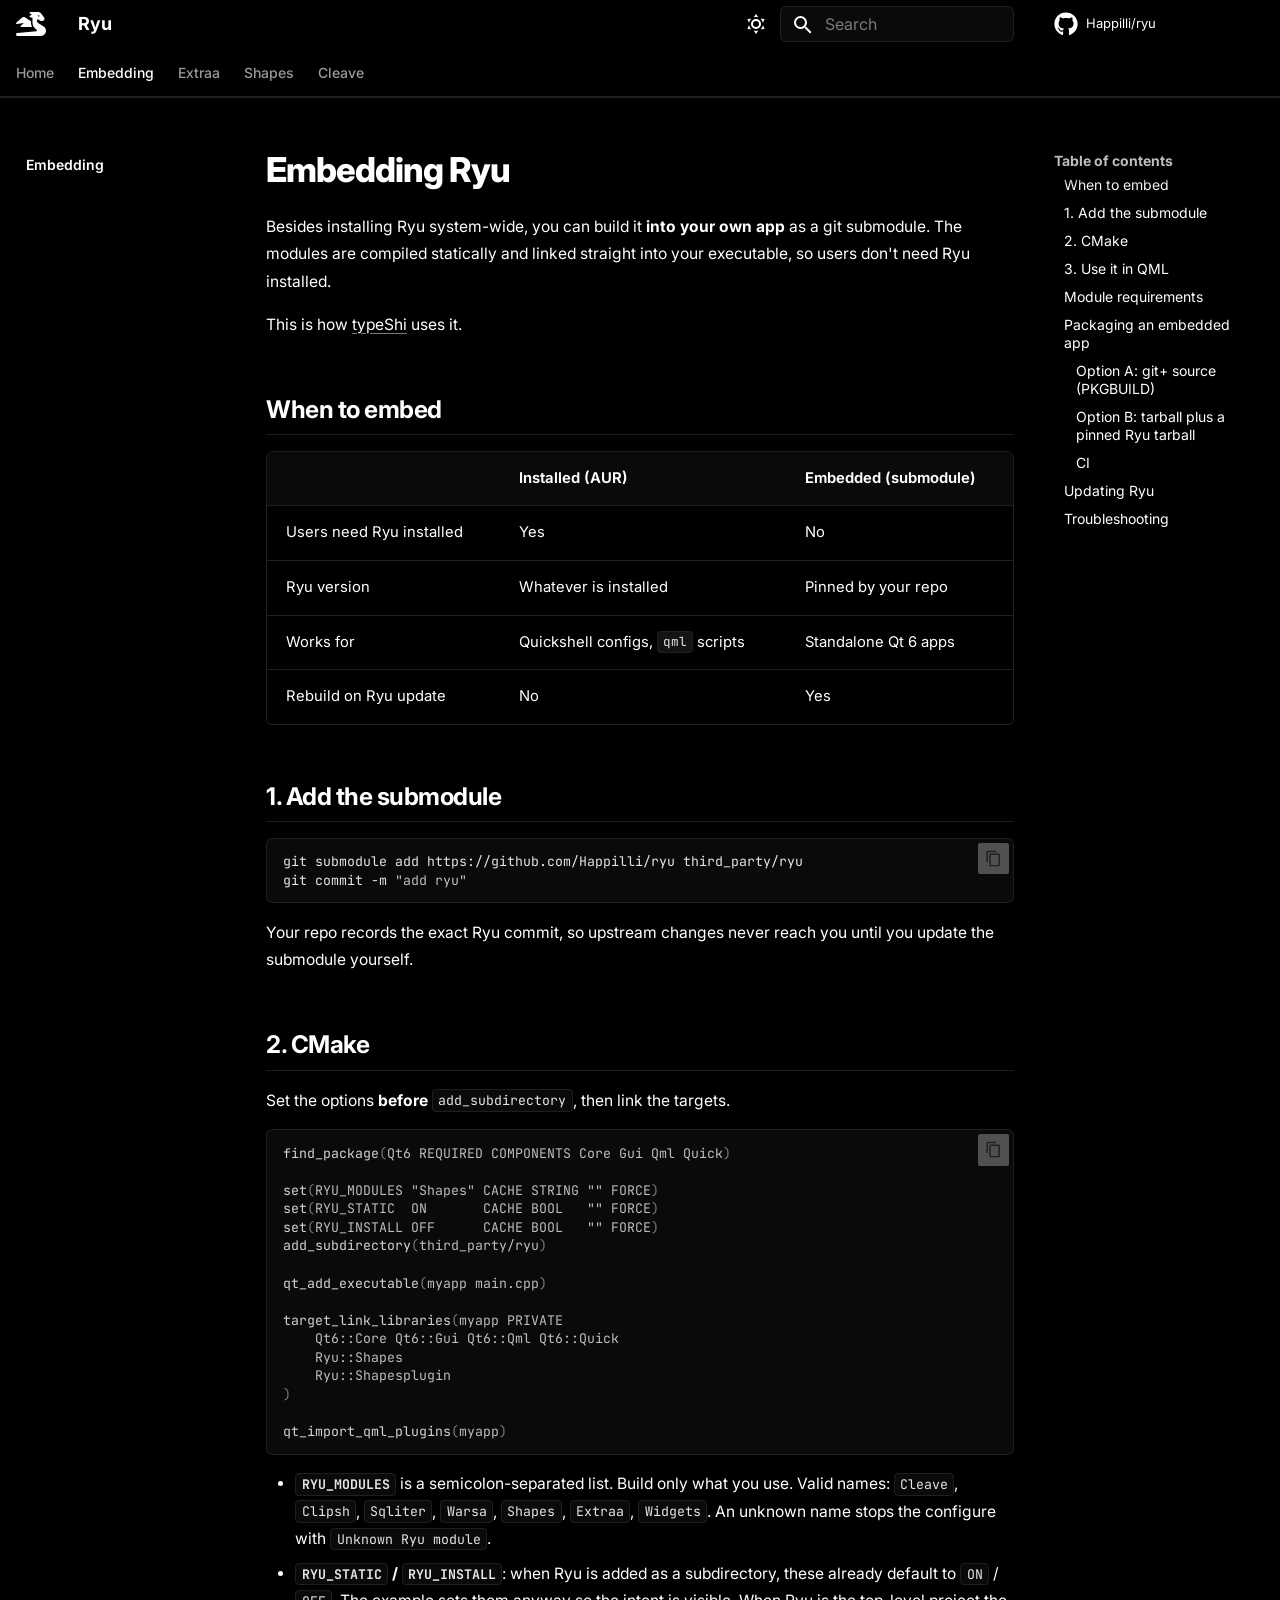
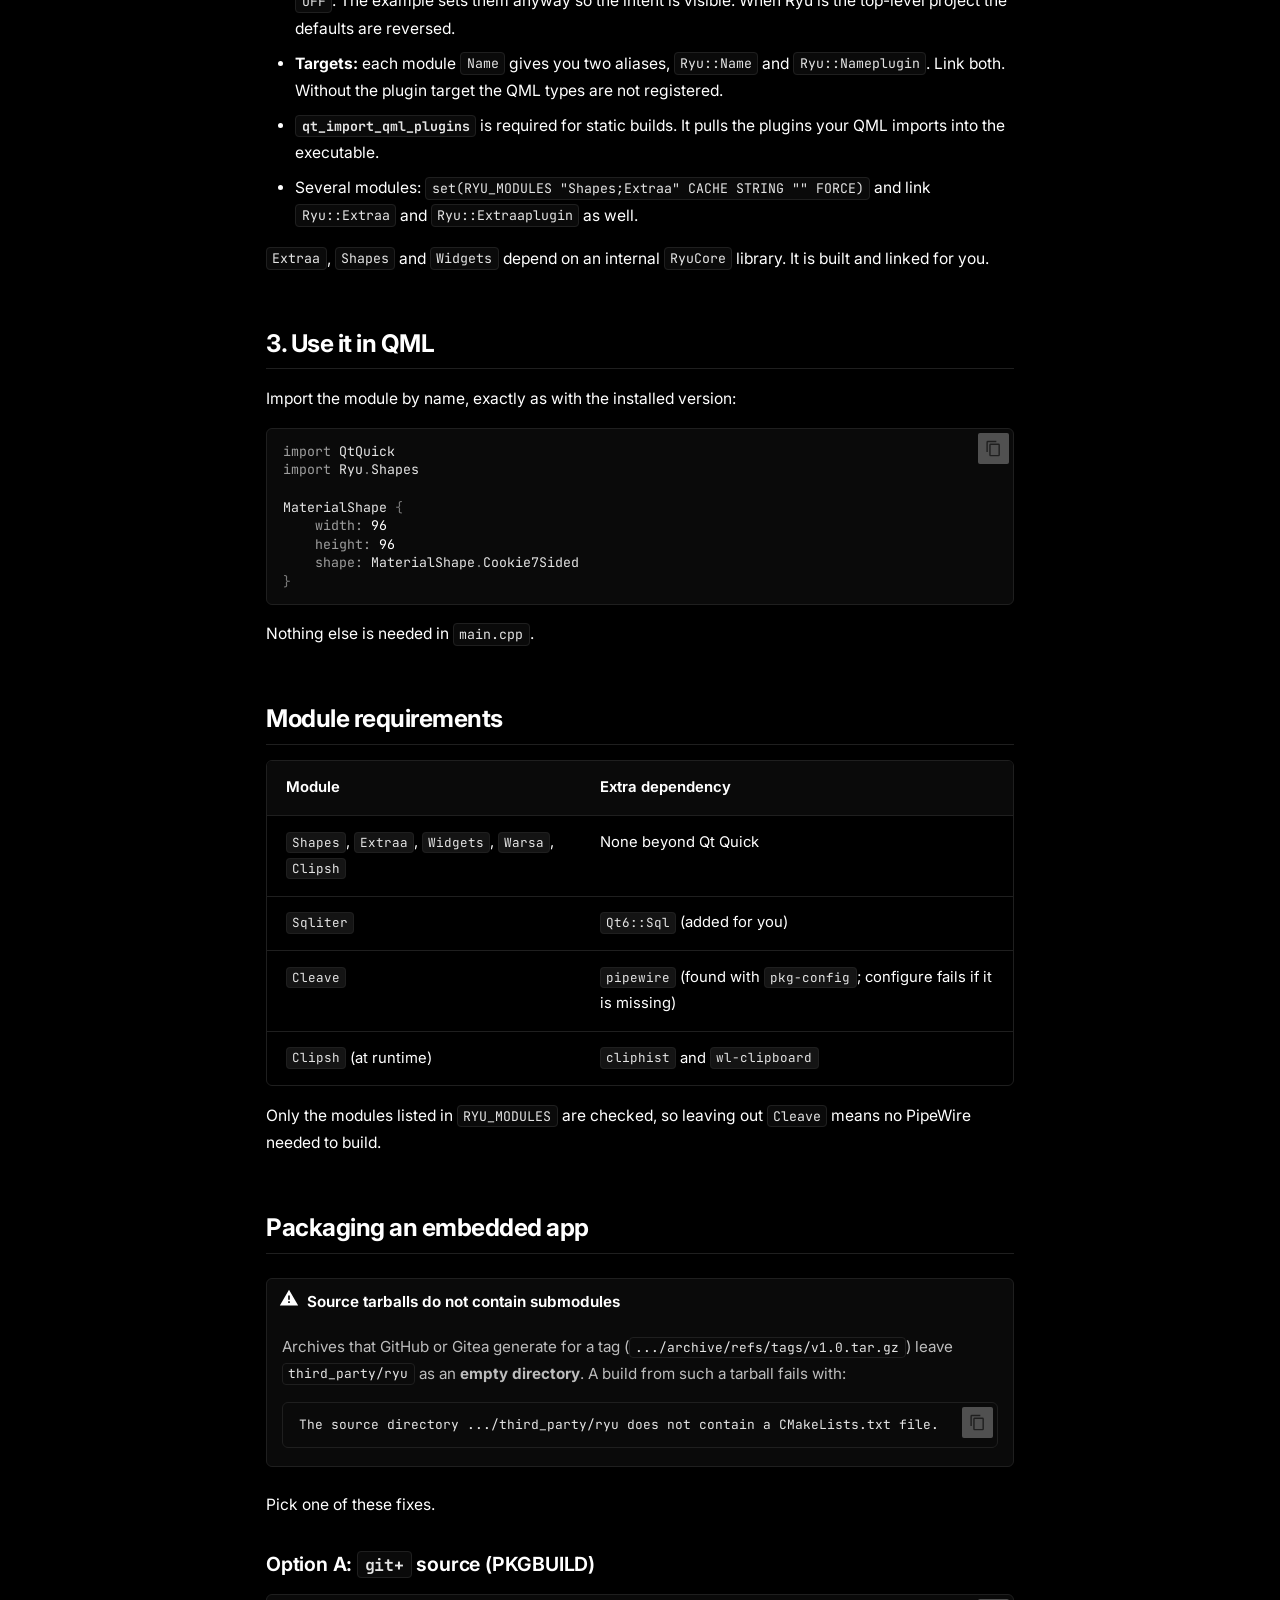
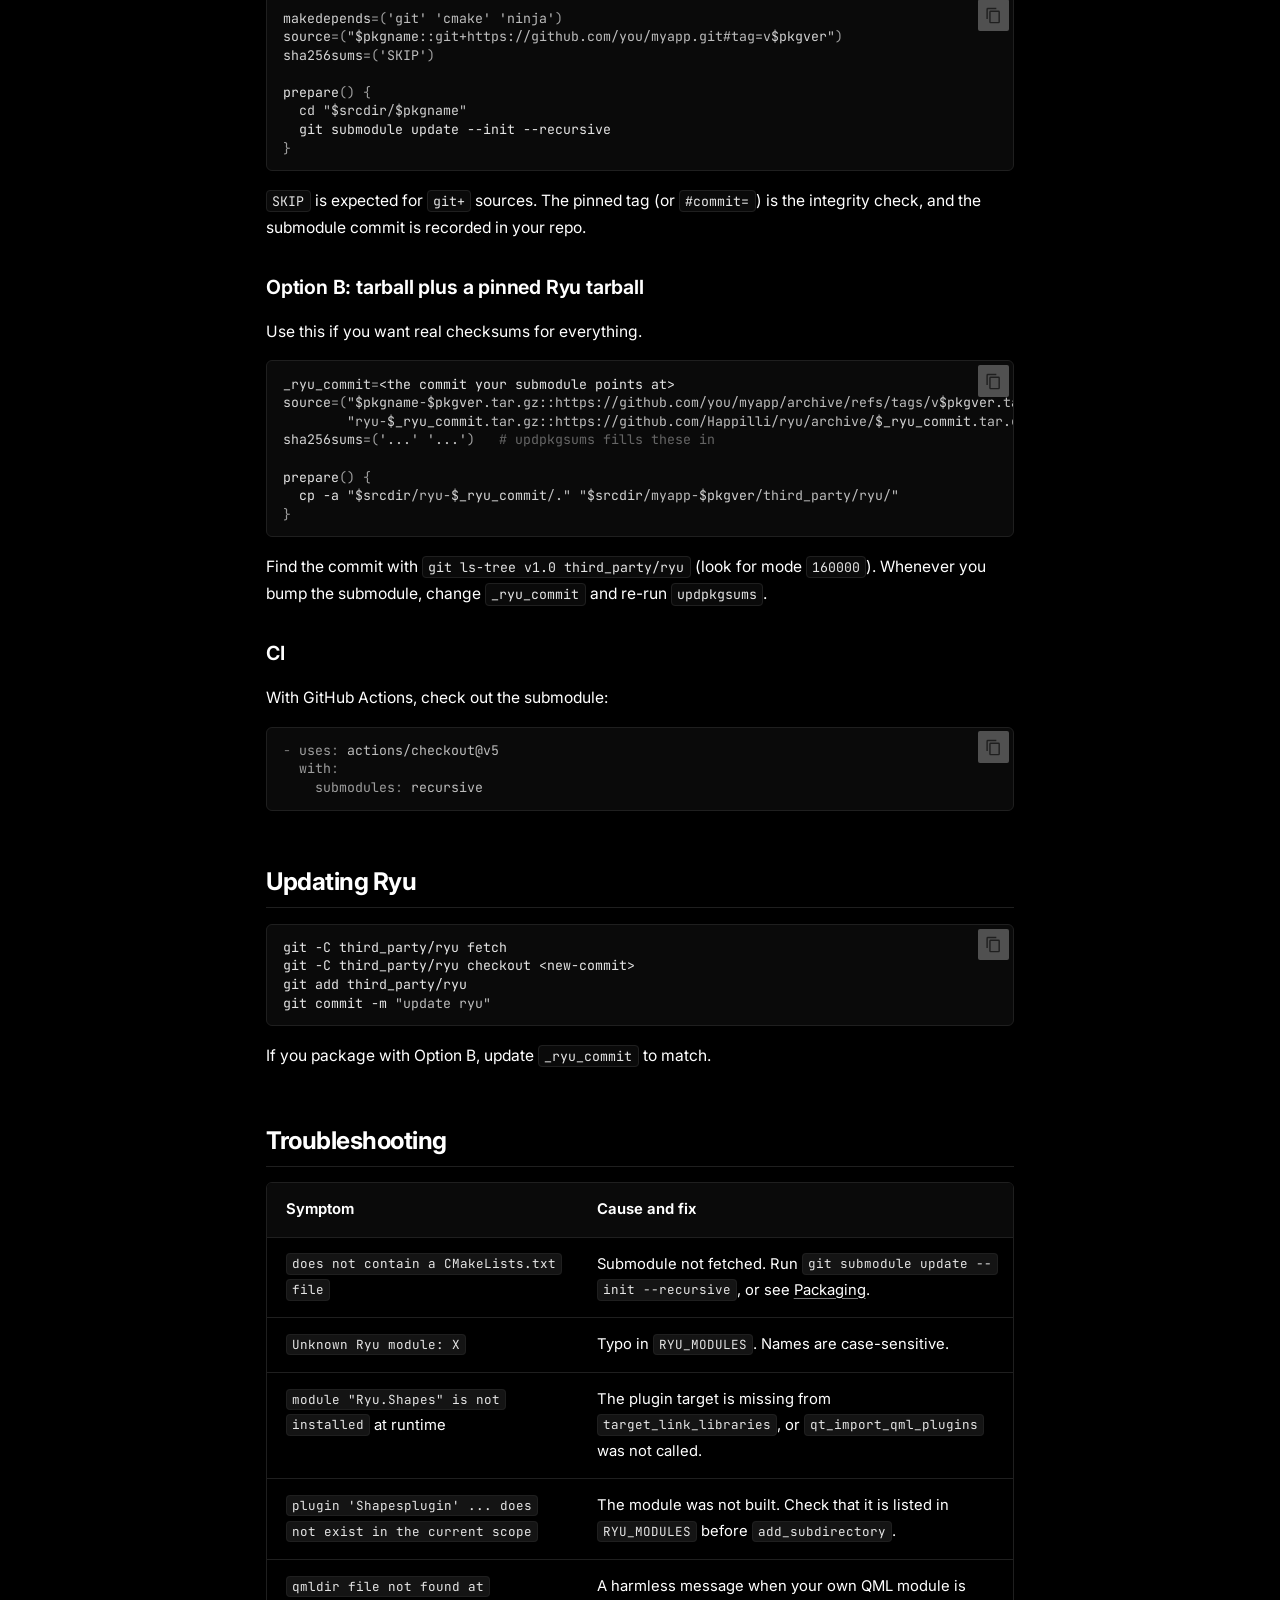
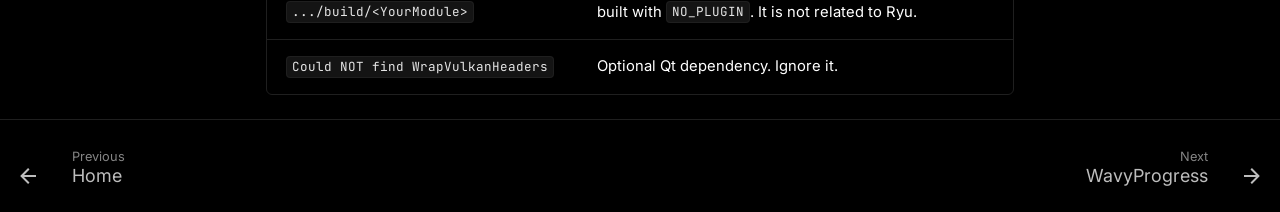
==== embedding/index.html @ 2f7f8d4a "Deployed ce147cc with MkDocs version: 1.6.1" ====
<!doctype html>
<html lang="en" class="no-js">
  <head>
    
      <meta charset="utf-8">
      <meta name="viewport" content="width=device-width,initial-scale=1">
      
        <meta name="description" content="Material 3 components for Qt 6 and QML">
      
      
      
        <link rel="canonical" href="https://ryu.safalski.ryzn.pro/embedding/">
      
      
        <link rel="prev" href="..">
      
      
        <link rel="next" href="../extraa/wavy-progress/">
      
      
        
      
      
      <link rel="icon" href="../dragon.svg">
      <meta name="generator" content="mkdocs-1.6.1, mkdocs-material-9.8.0">
    
    
      
        <title>Embedding - Ryu</title>
      
    
    
      <link rel="stylesheet" href="../assets/stylesheets/main.57a0d79d.min.css">
      
        
        <link rel="stylesheet" href="../assets/stylesheets/palette.fb2fffe2.min.css">
      
      


    
    
      
    
    
      
        
        
        <link rel="preconnect" href="https://fonts.gstatic.com" crossorigin>
        <link rel="stylesheet" href="https://fonts.googleapis.com/css?family=Inter:300,300i,400,400i,700,700i%7CJetBrains+Mono:400,400i,700,700i&display=fallback">
        <style>:root{--md-text-font:"Inter";--md-code-font:"JetBrains Mono"}</style>
      
    
    
      <link rel="stylesheet" href="../stylesheets/extra.css">
    
    <script>__md_scope=new URL("..",location),__md_hash=e=>[...e].reduce(((e,_)=>(e<<5)-e+_.charCodeAt(0)),0),__md_get=(e,_=localStorage,t=__md_scope)=>JSON.parse(_.getItem(t.pathname+"."+e)),__md_set=(e,_,t=localStorage,a=__md_scope)=>{try{t.setItem(a.pathname+"."+e,JSON.stringify(_))}catch(e){}}</script>
    
      

    
    
  </head>
  
  
    
    
      
    
    
    
    
    <body dir="ltr" data-md-color-scheme="ryu-dark" data-md-color-primary="indigo" data-md-color-accent="indigo">
  
    
    <input class="md-toggle" data-md-toggle="drawer" type="checkbox" id="__drawer" autocomplete="off">
    <input class="md-toggle" data-md-toggle="search" type="checkbox" id="__search" autocomplete="off">
    <label class="md-overlay" for="__drawer"></label>
    <div data-md-component="skip">
      
        
        <a href="#embedding-ryu" class="md-skip">
          Skip to content
        </a>
      
    </div>
    <div data-md-component="announce">
      
    </div>
    
    
      

  

<header class="md-header md-header--shadow md-header--lifted" data-md-component="header">
  <nav class="md-header__inner md-grid" aria-label="Header">
    <a href=".." title="Ryu" class="md-header__button md-logo" aria-label="Ryu" data-md-component="logo">
      
  
  <svg xmlns="http://www.w3.org/2000/svg" viewBox="0 0 640 512"><!--! Font Awesome Free 7.1.0 by @fontawesome - https://fontawesome.com License - https://fontawesome.com/license/free (Icons: CC BY 4.0, Fonts: SIL OFL 1.1, Code: MIT License) Copyright 2025 Fonticons, Inc.--><path d="m352 124.5-51.9-13c-6.5-1.6-11.3-7.1-12-13.8s2.8-13.1 8.7-16.1l40.8-20.4-43.3-32.5c-5.5-4.1-7.8-11.3-5.6-17.9S297.1 0 304 0h160c30.2 0 58.7 14.2 76.8 38.4l57.6 76.8c6.2 8.3 9.6 18.4 9.6 28.8 0 26.5-21.5 48-48 48h-21.5c-17 0-33.3-6.7-45.3-18.7L479.9 160h-32v21.5c0 24.8 12.8 47.9 33.8 61.1l106.6 66.6c32.1 20.1 51.6 55.2 51.6 93.1 0 60.6-49.1 109.8-109.8 109.8L32.3 512c-3.3 0-6.6-.4-9.6-1.4C13.5 507.8 6 501 2.3 492 1 488.7.1 485.1 0 481.3c-.2-3.7.3-7.3 1.3-10.7 2.8-9.2 9.6-16.7 18.6-20.4 3-1.2 6.2-2 9.5-2.2l403.9-36c8.3-.7 14.7-7.7 14.7-16.1 0-4.3-1.7-8.4-4.7-11.4l-44.4-44.4c-30-30-46.9-70.7-46.9-113.1zm160-52.2v-.6zm-1.3 7.4-46.4-11.6q-.3 1.95-.3 3.9c0 13.3 10.7 24 24 24 10.6 0 19.5-6.8 22.7-16.3m-379.8 36.8c16.3-14.5 40.4-16.2 58.5-4.1l130.6 87v27.5c0 32.8 8.4 64.8 24 93H112c-6.7 0-12.7-4.2-15-10.4s-.5-13.3 4.6-17.7l69.4-59.5-152.6 23.5c-7 1.1-13.9-2.6-16.9-9s-1.4-14 3.9-18.8z"/></svg>

    </a>
    <label class="md-header__button md-icon" for="__drawer">
      
      <svg xmlns="http://www.w3.org/2000/svg" viewBox="0 0 24 24"><path d="M3 6h18v2H3zm0 5h18v2H3zm0 5h18v2H3z"/></svg>
    </label>
    <div class="md-header__title" data-md-component="header-title">
      <div class="md-header__ellipsis">
        <div class="md-header__topic">
          <span class="md-ellipsis">
            Ryu
          </span>
        </div>
        <div class="md-header__topic" data-md-component="header-topic">
          <span class="md-ellipsis">
            
              Embedding
            
          </span>
        </div>
      </div>
    </div>
    
      
        <form class="md-header__option" data-md-component="palette">
  
    
    
    
    <input class="md-option" data-md-color-media="" data-md-color-scheme="ryu-dark" data-md-color-primary="indigo" data-md-color-accent="indigo"  aria-label="Switch to light mode"  type="radio" name="__palette" id="__palette_0">
    
      <label class="md-header__button md-icon" title="Switch to light mode" for="__palette_1" hidden>
        <svg xmlns="http://www.w3.org/2000/svg" viewBox="0 0 24 24"><path d="M12 7a5 5 0 0 1 5 5 5 5 0 0 1-5 5 5 5 0 0 1-5-5 5 5 0 0 1 5-5m0 2a3 3 0 0 0-3 3 3 3 0 0 0 3 3 3 3 0 0 0 3-3 3 3 0 0 0-3-3m0-7 2.39 3.42C13.65 5.15 12.84 5 12 5s-1.65.15-2.39.42zM3.34 7l4.16-.35A7.2 7.2 0 0 0 5.94 8.5c-.44.74-.69 1.5-.83 2.29zm.02 10 1.76-3.77a7.131 7.131 0 0 0 2.38 4.14zM20.65 7l-1.77 3.79a7.02 7.02 0 0 0-2.38-4.15zm-.01 10-4.14.36c.59-.51 1.12-1.14 1.54-1.86.42-.73.69-1.5.83-2.29zM12 22l-2.41-3.44c.74.27 1.55.44 2.41.44.82 0 1.63-.17 2.37-.44z"/></svg>
      </label>
    
  
    
    
    
    <input class="md-option" data-md-color-media="" data-md-color-scheme="ryu-light" data-md-color-primary="indigo" data-md-color-accent="indigo"  aria-label="Switch to dark mode"  type="radio" name="__palette" id="__palette_1">
    
      <label class="md-header__button md-icon" title="Switch to dark mode" for="__palette_0" hidden>
        <svg xmlns="http://www.w3.org/2000/svg" viewBox="0 0 24 24"><path d="m17.75 4.09-2.53 1.94.91 3.06-2.63-1.81-2.63 1.81.91-3.06-2.53-1.94L12.44 4l1.06-3 1.06 3zm3.5 6.91-1.64 1.25.59 1.98-1.7-1.17-1.7 1.17.59-1.98L15.75 11l2.06-.05L18.5 9l.69 1.95zm-2.28 4.95c.83-.08 1.72 1.1 1.19 1.85-.32.45-.66.87-1.08 1.27C15.17 23 8.84 23 4.94 19.07c-3.91-3.9-3.91-10.24 0-14.14.4-.4.82-.76 1.27-1.08.75-.53 1.93.36 1.85 1.19-.27 2.86.69 5.83 2.89 8.02a9.96 9.96 0 0 0 8.02 2.89m-1.64 2.02a12.08 12.08 0 0 1-7.8-3.47c-2.17-2.19-3.33-5-3.49-7.82-2.81 3.14-2.7 7.96.31 10.98 3.02 3.01 7.84 3.12 10.98.31"/></svg>
      </label>
    
  
</form>
      
    
    
      <script>var palette=__md_get("__palette");if(palette&&palette.color){if("(prefers-color-scheme)"===palette.color.media){var media=matchMedia("(prefers-color-scheme: light)"),input=document.querySelector(media.matches?"[data-md-color-media='(prefers-color-scheme: light)']":"[data-md-color-media='(prefers-color-scheme: dark)']");palette.color.media=input.getAttribute("data-md-color-media"),palette.color.scheme=input.getAttribute("data-md-color-scheme"),palette.color.primary=input.getAttribute("data-md-color-primary"),palette.color.accent=input.getAttribute("data-md-color-accent")}for(var[key,value]of Object.entries(palette.color))document.body.setAttribute("data-md-color-"+key,value)}</script>
    
    
    
      
      
        <label class="md-header__button md-icon" for="__search">
          
          <svg xmlns="http://www.w3.org/2000/svg" viewBox="0 0 24 24"><path d="M9.5 3A6.5 6.5 0 0 1 16 9.5c0 1.61-.59 3.09-1.56 4.23l.27.27h.79l5 5-1.5 1.5-5-5v-.79l-.27-.27A6.52 6.52 0 0 1 9.5 16 6.5 6.5 0 0 1 3 9.5 6.5 6.5 0 0 1 9.5 3m0 2C7 5 5 7 5 9.5S7 14 9.5 14 14 12 14 9.5 12 5 9.5 5"/></svg>
        </label>
        <div class="md-search" data-md-component="search" role="dialog">
  <label class="md-search__overlay" for="__search"></label>
  <div class="md-search__inner" role="search">
    <form class="md-search__form" name="search">
      <input type="text" class="md-search__input" name="query" aria-label="Search" placeholder="Search" autocapitalize="off" autocorrect="off" autocomplete="off" spellcheck="false" data-md-component="search-query" required>
      <label class="md-search__icon md-icon" for="__search">
        
        <svg xmlns="http://www.w3.org/2000/svg" viewBox="0 0 24 24"><path d="M9.5 3A6.5 6.5 0 0 1 16 9.5c0 1.61-.59 3.09-1.56 4.23l.27.27h.79l5 5-1.5 1.5-5-5v-.79l-.27-.27A6.52 6.52 0 0 1 9.5 16 6.5 6.5 0 0 1 3 9.5 6.5 6.5 0 0 1 9.5 3m0 2C7 5 5 7 5 9.5S7 14 9.5 14 14 12 14 9.5 12 5 9.5 5"/></svg>
        
        <svg xmlns="http://www.w3.org/2000/svg" viewBox="0 0 24 24"><path d="M20 11v2H8l5.5 5.5-1.42 1.42L4.16 12l7.92-7.92L13.5 5.5 8 11z"/></svg>
      </label>
      <nav class="md-search__options" aria-label="Search">
        
        <button type="reset" class="md-search__icon md-icon" title="Clear" aria-label="Clear" tabindex="-1">
          
          <svg xmlns="http://www.w3.org/2000/svg" viewBox="0 0 24 24"><path d="M19 6.41 17.59 5 12 10.59 6.41 5 5 6.41 10.59 12 5 17.59 6.41 19 12 13.41 17.59 19 19 17.59 13.41 12z"/></svg>
        </button>
      </nav>
      
        <div class="md-search__suggest" data-md-component="search-suggest"></div>
      
    </form>
    <div class="md-search__output">
      <div class="md-search__scrollwrap" tabindex="0" data-md-scrollfix>
        <div class="md-search-result" data-md-component="search-result">
          <div class="md-search-result__meta">
            Initializing search
          </div>
          <ol class="md-search-result__list" role="presentation"></ol>
        </div>
      </div>
    </div>
  </div>
</div>
      
    
    
      <div class="md-header__source">
        <a href="https://github.com/Happilli/ryu" title="Go to repository" class="md-source" data-md-component="source">
  <div class="md-source__icon md-icon">
    
    <svg xmlns="http://www.w3.org/2000/svg" viewBox="0 0 512 512"><!--! Font Awesome Free 7.1.0 by @fontawesome - https://fontawesome.com License - https://fontawesome.com/license/free (Icons: CC BY 4.0, Fonts: SIL OFL 1.1, Code: MIT License) Copyright 2025 Fonticons, Inc.--><path d="M173.9 397.4c0 2-2.3 3.6-5.2 3.6-3.3.3-5.6-1.3-5.6-3.6 0-2 2.3-3.6 5.2-3.6 3-.3 5.6 1.3 5.6 3.6m-31.1-4.5c-.7 2 1.3 4.3 4.3 4.9 2.6 1 5.6 0 6.2-2s-1.3-4.3-4.3-5.2c-2.6-.7-5.5.3-6.2 2.3m44.2-1.7c-2.9.7-4.9 2.6-4.6 4.9.3 2 2.9 3.3 5.9 2.6 2.9-.7 4.9-2.6 4.6-4.6-.3-1.9-3-3.2-5.9-2.9M252.8 8C114.1 8 8 113.3 8 252c0 110.9 69.8 205.8 169.5 239.2 12.8 2.3 17.3-5.6 17.3-12.1 0-6.2-.3-40.4-.3-61.4 0 0-70 15-84.7-29.8 0 0-11.4-29.1-27.8-36.6 0 0-22.9-15.7 1.6-15.4 0 0 24.9 2 38.6 25.8 21.9 38.6 58.6 27.5 72.9 20.9 2.3-16 8.8-27.1 16-33.7-55.9-6.2-112.3-14.3-112.3-110.5 0-27.5 7.6-41.3 23.6-58.9-2.6-6.5-11.1-33.3 2.6-67.9 20.9-6.5 69 27 69 27 20-5.6 41.5-8.5 62.8-8.5s42.8 2.9 62.8 8.5c0 0 48.1-33.6 69-27 13.7 34.7 5.2 61.4 2.6 67.9 16 17.7 25.8 31.5 25.8 58.9 0 96.5-58.9 104.2-114.8 110.5 9.2 7.9 17 22.9 17 46.4 0 33.7-.3 75.4-.3 83.6 0 6.5 4.6 14.4 17.3 12.1C436.2 457.8 504 362.9 504 252 504 113.3 391.5 8 252.8 8M105.2 352.9c-1.3 1-1 3.3.7 5.2 1.6 1.6 3.9 2.3 5.2 1 1.3-1 1-3.3-.7-5.2-1.6-1.6-3.9-2.3-5.2-1m-10.8-8.1c-.7 1.3.3 2.9 2.3 3.9 1.6 1 3.6.7 4.3-.7.7-1.3-.3-2.9-2.3-3.9-2-.6-3.6-.3-4.3.7m32.4 35.6c-1.6 1.3-1 4.3 1.3 6.2 2.3 2.3 5.2 2.6 6.5 1 1.3-1.3.7-4.3-1.3-6.2-2.2-2.3-5.2-2.6-6.5-1m-11.4-14.7c-1.6 1-1.6 3.6 0 5.9s4.3 3.3 5.6 2.3c1.6-1.3 1.6-3.9 0-6.2-1.4-2.3-4-3.3-5.6-2"/></svg>
  </div>
  <div class="md-source__repository">
    Happilli/ryu
  </div>
</a>
      </div>
    
  </nav>
  
    
      
<nav class="md-tabs" aria-label="Tabs" data-md-component="tabs">
  <div class="md-grid">
    <ul class="md-tabs__list">
      
        
  
  
  
  
    <li class="md-tabs__item">
      <a href=".." class="md-tabs__link">
        
  
  
    
  
  Home

      </a>
    </li>
  

      
        
  
  
  
    
  
  
    <li class="md-tabs__item md-tabs__item--active">
      <a href="./" class="md-tabs__link">
        
  
  
    
  
  Embedding

      </a>
    </li>
  

      
        
  
  
  
  
    
    
      <li class="md-tabs__item">
        <a href="../extraa/wavy-progress/" class="md-tabs__link">
          
  
  
  Extraa

        </a>
      </li>
    
  

      
        
  
  
  
  
    
    
      <li class="md-tabs__item">
        <a href="../shapes/material-shape/" class="md-tabs__link">
          
  
  
  Shapes

        </a>
      </li>
    
  

      
        
  
  
  
  
    
    
      <li class="md-tabs__item">
        <a href="../cleave/cleave/" class="md-tabs__link">
          
  
  
  Cleave

        </a>
      </li>
    
  

      
    </ul>
  </div>
</nav>
    
  
</header>
    
    <div class="md-container" data-md-component="container">
      
      
        
      
      <main class="md-main" data-md-component="main">
        <div class="md-main__inner md-grid">
          
            
              
              <div class="md-sidebar md-sidebar--primary" data-md-component="sidebar" data-md-type="navigation" >
                <div class="md-sidebar__scrollwrap">
                  <div class="md-sidebar__inner">
                    


  


<nav class="md-nav md-nav--primary md-nav--lifted" aria-label="Navigation" data-md-level="0">
  <label class="md-nav__title" for="__drawer">
    <a href=".." title="Ryu" class="md-nav__button md-logo" aria-label="Ryu" data-md-component="logo">
      
  
  <svg xmlns="http://www.w3.org/2000/svg" viewBox="0 0 640 512"><!--! Font Awesome Free 7.1.0 by @fontawesome - https://fontawesome.com License - https://fontawesome.com/license/free (Icons: CC BY 4.0, Fonts: SIL OFL 1.1, Code: MIT License) Copyright 2025 Fonticons, Inc.--><path d="m352 124.5-51.9-13c-6.5-1.6-11.3-7.1-12-13.8s2.8-13.1 8.7-16.1l40.8-20.4-43.3-32.5c-5.5-4.1-7.8-11.3-5.6-17.9S297.1 0 304 0h160c30.2 0 58.7 14.2 76.8 38.4l57.6 76.8c6.2 8.3 9.6 18.4 9.6 28.8 0 26.5-21.5 48-48 48h-21.5c-17 0-33.3-6.7-45.3-18.7L479.9 160h-32v21.5c0 24.8 12.8 47.9 33.8 61.1l106.6 66.6c32.1 20.1 51.6 55.2 51.6 93.1 0 60.6-49.1 109.8-109.8 109.8L32.3 512c-3.3 0-6.6-.4-9.6-1.4C13.5 507.8 6 501 2.3 492 1 488.7.1 485.1 0 481.3c-.2-3.7.3-7.3 1.3-10.7 2.8-9.2 9.6-16.7 18.6-20.4 3-1.2 6.2-2 9.5-2.2l403.9-36c8.3-.7 14.7-7.7 14.7-16.1 0-4.3-1.7-8.4-4.7-11.4l-44.4-44.4c-30-30-46.9-70.7-46.9-113.1zm160-52.2v-.6zm-1.3 7.4-46.4-11.6q-.3 1.95-.3 3.9c0 13.3 10.7 24 24 24 10.6 0 19.5-6.8 22.7-16.3m-379.8 36.8c16.3-14.5 40.4-16.2 58.5-4.1l130.6 87v27.5c0 32.8 8.4 64.8 24 93H112c-6.7 0-12.7-4.2-15-10.4s-.5-13.3 4.6-17.7l69.4-59.5-152.6 23.5c-7 1.1-13.9-2.6-16.9-9s-1.4-14 3.9-18.8z"/></svg>

    </a>
    Ryu
  </label>
  
    <div class="md-nav__source">
      <a href="https://github.com/Happilli/ryu" title="Go to repository" class="md-source" data-md-component="source">
  <div class="md-source__icon md-icon">
    
    <svg xmlns="http://www.w3.org/2000/svg" viewBox="0 0 512 512"><!--! Font Awesome Free 7.1.0 by @fontawesome - https://fontawesome.com License - https://fontawesome.com/license/free (Icons: CC BY 4.0, Fonts: SIL OFL 1.1, Code: MIT License) Copyright 2025 Fonticons, Inc.--><path d="M173.9 397.4c0 2-2.3 3.6-5.2 3.6-3.3.3-5.6-1.3-5.6-3.6 0-2 2.3-3.6 5.2-3.6 3-.3 5.6 1.3 5.6 3.6m-31.1-4.5c-.7 2 1.3 4.3 4.3 4.9 2.6 1 5.6 0 6.2-2s-1.3-4.3-4.3-5.2c-2.6-.7-5.5.3-6.2 2.3m44.2-1.7c-2.9.7-4.9 2.6-4.6 4.9.3 2 2.9 3.3 5.9 2.6 2.9-.7 4.9-2.6 4.6-4.6-.3-1.9-3-3.2-5.9-2.9M252.8 8C114.1 8 8 113.3 8 252c0 110.9 69.8 205.8 169.5 239.2 12.8 2.3 17.3-5.6 17.3-12.1 0-6.2-.3-40.4-.3-61.4 0 0-70 15-84.7-29.8 0 0-11.4-29.1-27.8-36.6 0 0-22.9-15.7 1.6-15.4 0 0 24.9 2 38.6 25.8 21.9 38.6 58.6 27.5 72.9 20.9 2.3-16 8.8-27.1 16-33.7-55.9-6.2-112.3-14.3-112.3-110.5 0-27.5 7.6-41.3 23.6-58.9-2.6-6.5-11.1-33.3 2.6-67.9 20.9-6.5 69 27 69 27 20-5.6 41.5-8.5 62.8-8.5s42.8 2.9 62.8 8.5c0 0 48.1-33.6 69-27 13.7 34.7 5.2 61.4 2.6 67.9 16 17.7 25.8 31.5 25.8 58.9 0 96.5-58.9 104.2-114.8 110.5 9.2 7.9 17 22.9 17 46.4 0 33.7-.3 75.4-.3 83.6 0 6.5 4.6 14.4 17.3 12.1C436.2 457.8 504 362.9 504 252 504 113.3 391.5 8 252.8 8M105.2 352.9c-1.3 1-1 3.3.7 5.2 1.6 1.6 3.9 2.3 5.2 1 1.3-1 1-3.3-.7-5.2-1.6-1.6-3.9-2.3-5.2-1m-10.8-8.1c-.7 1.3.3 2.9 2.3 3.9 1.6 1 3.6.7 4.3-.7.7-1.3-.3-2.9-2.3-3.9-2-.6-3.6-.3-4.3.7m32.4 35.6c-1.6 1.3-1 4.3 1.3 6.2 2.3 2.3 5.2 2.6 6.5 1 1.3-1.3.7-4.3-1.3-6.2-2.2-2.3-5.2-2.6-6.5-1m-11.4-14.7c-1.6 1-1.6 3.6 0 5.9s4.3 3.3 5.6 2.3c1.6-1.3 1.6-3.9 0-6.2-1.4-2.3-4-3.3-5.6-2"/></svg>
  </div>
  <div class="md-source__repository">
    Happilli/ryu
  </div>
</a>
    </div>
  
  <ul class="md-nav__list" data-md-scrollfix>
    
      
      
  
  
  
  
    <li class="md-nav__item">
      <a href=".." class="md-nav__link">
        
  
  
  <span class="md-ellipsis">
    
  
    Home
  

    
  </span>
  
  

      </a>
    </li>
  

    
      
      
  
  
    
  
  
  
    <li class="md-nav__item md-nav__item--active">
      
      <input class="md-nav__toggle md-toggle" type="checkbox" id="__toc">
      
      
        
      
      
        <label class="md-nav__link md-nav__link--active" for="__toc">
          
  
  
  <span class="md-ellipsis">
    
  
    Embedding
  

    
  </span>
  
  

          <span class="md-nav__icon md-icon"></span>
        </label>
      
      <a href="./" class="md-nav__link md-nav__link--active">
        
  
  
  <span class="md-ellipsis">
    
  
    Embedding
  

    
  </span>
  
  

      </a>
      
        

<nav class="md-nav md-nav--secondary" aria-label="Table of contents">
  
  
  
    
  
  
    <label class="md-nav__title" for="__toc">
      <span class="md-nav__icon md-icon"></span>
      Table of contents
    </label>
    <ul class="md-nav__list" data-md-component="toc" data-md-scrollfix>
      
        <li class="md-nav__item">
  <a href="#when-to-embed" class="md-nav__link">
    <span class="md-ellipsis">
      
        When to embed
      
    </span>
  </a>
  
</li>
      
        <li class="md-nav__item">
  <a href="#1-add-the-submodule" class="md-nav__link">
    <span class="md-ellipsis">
      
        1. Add the submodule
      
    </span>
  </a>
  
</li>
      
        <li class="md-nav__item">
  <a href="#2-cmake" class="md-nav__link">
    <span class="md-ellipsis">
      
        2. CMake
      
    </span>
  </a>
  
</li>
      
        <li class="md-nav__item">
  <a href="#3-use-it-in-qml" class="md-nav__link">
    <span class="md-ellipsis">
      
        3. Use it in QML
      
    </span>
  </a>
  
</li>
      
        <li class="md-nav__item">
  <a href="#module-requirements" class="md-nav__link">
    <span class="md-ellipsis">
      
        Module requirements
      
    </span>
  </a>
  
</li>
      
        <li class="md-nav__item">
  <a href="#packaging-an-embedded-app" class="md-nav__link">
    <span class="md-ellipsis">
      
        Packaging an embedded app
      
    </span>
  </a>
  
    <nav class="md-nav" aria-label="Packaging an embedded app">
      <ul class="md-nav__list">
        
          <li class="md-nav__item">
  <a href="#option-a-git-source-pkgbuild" class="md-nav__link">
    <span class="md-ellipsis">
      
        Option A: git+ source (PKGBUILD)
      
    </span>
  </a>
  
</li>
        
          <li class="md-nav__item">
  <a href="#option-b-tarball-plus-a-pinned-ryu-tarball" class="md-nav__link">
    <span class="md-ellipsis">
      
        Option B: tarball plus a pinned Ryu tarball
      
    </span>
  </a>
  
</li>
        
          <li class="md-nav__item">
  <a href="#ci" class="md-nav__link">
    <span class="md-ellipsis">
      
        CI
      
    </span>
  </a>
  
</li>
        
      </ul>
    </nav>
  
</li>
      
        <li class="md-nav__item">
  <a href="#updating-ryu" class="md-nav__link">
    <span class="md-ellipsis">
      
        Updating Ryu
      
    </span>
  </a>
  
</li>
      
        <li class="md-nav__item">
  <a href="#troubleshooting" class="md-nav__link">
    <span class="md-ellipsis">
      
        Troubleshooting
      
    </span>
  </a>
  
</li>
      
    </ul>
  
</nav>
      
    </li>
  

    
      
      
  
  
  
  
    
    
    
    
      
      
        
      
    
    
    <li class="md-nav__item md-nav__item--nested">
      
        
        
        <input class="md-nav__toggle md-toggle " type="checkbox" id="__nav_3" >
        
          
          <label class="md-nav__link" for="__nav_3" id="__nav_3_label" tabindex="0">
            
  
  
  <span class="md-ellipsis">
    
  
    Extraa
  

    
  </span>
  
  

            <span class="md-nav__icon md-icon"></span>
          </label>
        
        <nav class="md-nav" data-md-level="1" aria-labelledby="__nav_3_label" aria-expanded="false">
          <label class="md-nav__title" for="__nav_3">
            <span class="md-nav__icon md-icon"></span>
            
  
    Extraa
  

          </label>
          <ul class="md-nav__list" data-md-scrollfix>
            
              
                
  
  
  
  
    <li class="md-nav__item">
      <a href="../extraa/wavy-progress/" class="md-nav__link">
        
  
  
  <span class="md-ellipsis">
    
  
    WavyProgress
  

    
  </span>
  
  

      </a>
    </li>
  

              
            
              
                
  
  
  
  
    <li class="md-nav__item">
      <a href="../extraa/material-slider/" class="md-nav__link">
        
  
  
  <span class="md-ellipsis">
    
  
    MaterialSlider
  

    
  </span>
  
  

      </a>
    </li>
  

              
            
              
                
  
  
  
  
    <li class="md-nav__item">
      <a href="../extraa/material-button-group/" class="md-nav__link">
        
  
  
  <span class="md-ellipsis">
    
  
    MaterialButtonGroup
  

    
  </span>
  
  

      </a>
    </li>
  

              
            
              
                
  
  
  
  
    <li class="md-nav__item">
      <a href="../extraa/material-search-box/" class="md-nav__link">
        
  
  
  <span class="md-ellipsis">
    
  
    MaterialSearchBox
  

    
  </span>
  
  

      </a>
    </li>
  

              
            
              
                
  
  
  
  
    <li class="md-nav__item">
      <a href="../extraa/material-menu/" class="md-nav__link">
        
  
  
  <span class="md-ellipsis">
    
  
    MaterialMenu
  

    
  </span>
  
  

      </a>
    </li>
  

              
            
              
                
  
  
  
  
    <li class="md-nav__item">
      <a href="../extraa/material-list/" class="md-nav__link">
        
  
  
  <span class="md-ellipsis">
    
  
    MaterialList
  

    
  </span>
  
  

      </a>
    </li>
  

              
            
          </ul>
        </nav>
      
    </li>
  

    
      
      
  
  
  
  
    
    
    
    
      
      
        
      
    
    
    <li class="md-nav__item md-nav__item--nested">
      
        
        
        <input class="md-nav__toggle md-toggle " type="checkbox" id="__nav_4" >
        
          
          <label class="md-nav__link" for="__nav_4" id="__nav_4_label" tabindex="0">
            
  
  
  <span class="md-ellipsis">
    
  
    Shapes
  

    
  </span>
  
  

            <span class="md-nav__icon md-icon"></span>
          </label>
        
        <nav class="md-nav" data-md-level="1" aria-labelledby="__nav_4_label" aria-expanded="false">
          <label class="md-nav__title" for="__nav_4">
            <span class="md-nav__icon md-icon"></span>
            
  
    Shapes
  

          </label>
          <ul class="md-nav__list" data-md-scrollfix>
            
              
                
  
  
  
  
    <li class="md-nav__item">
      <a href="../shapes/material-shape/" class="md-nav__link">
        
  
  
  <span class="md-ellipsis">
    
  
    MaterialShape
  

    
  </span>
  
  

      </a>
    </li>
  

              
            
          </ul>
        </nav>
      
    </li>
  

    
      
      
  
  
  
  
    
    
    
    
      
      
        
      
    
    
    <li class="md-nav__item md-nav__item--nested">
      
        
        
        <input class="md-nav__toggle md-toggle " type="checkbox" id="__nav_5" >
        
          
          <label class="md-nav__link" for="__nav_5" id="__nav_5_label" tabindex="0">
            
  
  
  <span class="md-ellipsis">
    
  
    Cleave
  

    
  </span>
  
  

            <span class="md-nav__icon md-icon"></span>
          </label>
        
        <nav class="md-nav" data-md-level="1" aria-labelledby="__nav_5_label" aria-expanded="false">
          <label class="md-nav__title" for="__nav_5">
            <span class="md-nav__icon md-icon"></span>
            
  
    Cleave
  

          </label>
          <ul class="md-nav__list" data-md-scrollfix>
            
              
                
  
  
  
  
    <li class="md-nav__item">
      <a href="../cleave/cleave/" class="md-nav__link">
        
  
  
  <span class="md-ellipsis">
    
  
    Cleave
  

    
  </span>
  
  

      </a>
    </li>
  

              
            
          </ul>
        </nav>
      
    </li>
  

    
  </ul>
</nav>
                  </div>
                </div>
              </div>
            
            
              
              <div class="md-sidebar md-sidebar--secondary" data-md-component="sidebar" data-md-type="toc" >
                <div class="md-sidebar__scrollwrap">
                  <div class="md-sidebar__inner">
                    

<nav class="md-nav md-nav--secondary" aria-label="Table of contents">
  
  
  
    
  
  
    <label class="md-nav__title" for="__toc">
      <span class="md-nav__icon md-icon"></span>
      Table of contents
    </label>
    <ul class="md-nav__list" data-md-component="toc" data-md-scrollfix>
      
        <li class="md-nav__item">
  <a href="#when-to-embed" class="md-nav__link">
    <span class="md-ellipsis">
      
        When to embed
      
    </span>
  </a>
  
</li>
      
        <li class="md-nav__item">
  <a href="#1-add-the-submodule" class="md-nav__link">
    <span class="md-ellipsis">
      
        1. Add the submodule
      
    </span>
  </a>
  
</li>
      
        <li class="md-nav__item">
  <a href="#2-cmake" class="md-nav__link">
    <span class="md-ellipsis">
      
        2. CMake
      
    </span>
  </a>
  
</li>
      
        <li class="md-nav__item">
  <a href="#3-use-it-in-qml" class="md-nav__link">
    <span class="md-ellipsis">
      
        3. Use it in QML
      
    </span>
  </a>
  
</li>
      
        <li class="md-nav__item">
  <a href="#module-requirements" class="md-nav__link">
    <span class="md-ellipsis">
      
        Module requirements
      
    </span>
  </a>
  
</li>
      
        <li class="md-nav__item">
  <a href="#packaging-an-embedded-app" class="md-nav__link">
    <span class="md-ellipsis">
      
        Packaging an embedded app
      
    </span>
  </a>
  
    <nav class="md-nav" aria-label="Packaging an embedded app">
      <ul class="md-nav__list">
        
          <li class="md-nav__item">
  <a href="#option-a-git-source-pkgbuild" class="md-nav__link">
    <span class="md-ellipsis">
      
        Option A: git+ source (PKGBUILD)
      
    </span>
  </a>
  
</li>
        
          <li class="md-nav__item">
  <a href="#option-b-tarball-plus-a-pinned-ryu-tarball" class="md-nav__link">
    <span class="md-ellipsis">
      
        Option B: tarball plus a pinned Ryu tarball
      
    </span>
  </a>
  
</li>
        
          <li class="md-nav__item">
  <a href="#ci" class="md-nav__link">
    <span class="md-ellipsis">
      
        CI
      
    </span>
  </a>
  
</li>
        
      </ul>
    </nav>
  
</li>
      
        <li class="md-nav__item">
  <a href="#updating-ryu" class="md-nav__link">
    <span class="md-ellipsis">
      
        Updating Ryu
      
    </span>
  </a>
  
</li>
      
        <li class="md-nav__item">
  <a href="#troubleshooting" class="md-nav__link">
    <span class="md-ellipsis">
      
        Troubleshooting
      
    </span>
  </a>
  
</li>
      
    </ul>
  
</nav>
                  </div>
                </div>
              </div>
            
          
          
            <div class="md-content" data-md-component="content">
              
              <article class="md-content__inner md-typeset">
                
                  


  
  


<h1 id="embedding-ryu">Embedding Ryu<a class="headerlink" href="#embedding-ryu" title="Permanent link">&para;</a></h1>
<p>Besides installing Ryu system-wide, you can build it <strong>into your own app</strong> as a git submodule. The modules are compiled statically and linked straight into your executable, so users don't need Ryu installed.</p>
<p>This is how <a href="https://github.com/RyuZinOh/typeshi-mirror">typeShi</a> uses it.</p>
<h2 id="when-to-embed">When to embed<a class="headerlink" href="#when-to-embed" title="Permanent link">&para;</a></h2>
<table>
<thead>
<tr>
<th></th>
<th>Installed (AUR)</th>
<th>Embedded (submodule)</th>
</tr>
</thead>
<tbody>
<tr>
<td>Users need Ryu installed</td>
<td>Yes</td>
<td>No</td>
</tr>
<tr>
<td>Ryu version</td>
<td>Whatever is installed</td>
<td>Pinned by your repo</td>
</tr>
<tr>
<td>Works for</td>
<td>Quickshell configs, <code>qml</code> scripts</td>
<td>Standalone Qt 6 apps</td>
</tr>
<tr>
<td>Rebuild on Ryu update</td>
<td>No</td>
<td>Yes</td>
</tr>
</tbody>
</table>
<h2 id="1-add-the-submodule">1. Add the submodule<a class="headerlink" href="#1-add-the-submodule" title="Permanent link">&para;</a></h2>
<div class="highlight"><pre><span></span><code>git<span class="w"> </span>submodule<span class="w"> </span>add<span class="w"> </span>https://github.com/Happilli/ryu<span class="w"> </span>third_party/ryu
git<span class="w"> </span>commit<span class="w"> </span>-m<span class="w"> </span><span class="s2">"add ryu"</span>
</code></pre></div>
<p>Your repo records the exact Ryu commit, so upstream changes never reach you until you update the submodule yourself.</p>
<h2 id="2-cmake">2. CMake<a class="headerlink" href="#2-cmake" title="Permanent link">&para;</a></h2>
<p>Set the options <strong>before</strong> <code>add_subdirectory</code>, then link the targets.</p>
<div class="highlight"><pre><span></span><code><span class="nb">find_package</span><span class="p">(</span><span class="s">Qt6</span><span class="w"> </span><span class="s">REQUIRED</span><span class="w"> </span><span class="s">COMPONENTS</span><span class="w"> </span><span class="s">Core</span><span class="w"> </span><span class="s">Gui</span><span class="w"> </span><span class="s">Qml</span><span class="w"> </span><span class="s">Quick</span><span class="p">)</span>

<span class="nb">set</span><span class="p">(</span><span class="s">RYU_MODULES</span><span class="w"> </span><span class="s2">"Shapes"</span><span class="w"> </span><span class="s">CACHE</span><span class="w"> </span><span class="s">STRING</span><span class="w"> </span><span class="s2">""</span><span class="w"> </span><span class="s">FORCE</span><span class="p">)</span>
<span class="nb">set</span><span class="p">(</span><span class="s">RYU_STATIC</span><span class="w">  </span><span class="s">ON</span><span class="w">       </span><span class="s">CACHE</span><span class="w"> </span><span class="s">BOOL</span><span class="w">   </span><span class="s2">""</span><span class="w"> </span><span class="s">FORCE</span><span class="p">)</span>
<span class="nb">set</span><span class="p">(</span><span class="s">RYU_INSTALL</span><span class="w"> </span><span class="s">OFF</span><span class="w">      </span><span class="s">CACHE</span><span class="w"> </span><span class="s">BOOL</span><span class="w">   </span><span class="s2">""</span><span class="w"> </span><span class="s">FORCE</span><span class="p">)</span>
<span class="nb">add_subdirectory</span><span class="p">(</span><span class="s">third_party/ryu</span><span class="p">)</span>

<span class="nb">qt_add_executable</span><span class="p">(</span><span class="s">myapp</span><span class="w"> </span><span class="s">main.cpp</span><span class="p">)</span>

<span class="nb">target_link_libraries</span><span class="p">(</span><span class="s">myapp</span><span class="w"> </span><span class="s">PRIVATE</span>
<span class="w">    </span><span class="s">Qt6::Core</span><span class="w"> </span><span class="s">Qt6::Gui</span><span class="w"> </span><span class="s">Qt6::Qml</span><span class="w"> </span><span class="s">Qt6::Quick</span>
<span class="w">    </span><span class="s">Ryu::Shapes</span>
<span class="w">    </span><span class="s">Ryu::Shapesplugin</span>
<span class="p">)</span>

<span class="nb">qt_import_qml_plugins</span><span class="p">(</span><span class="s">myapp</span><span class="p">)</span>
</code></pre></div>
<ul>
<li><strong><code>RYU_MODULES</code></strong> is a semicolon-separated list. Build only what you use. Valid names: <code>Cleave</code>, <code>Clipsh</code>, <code>Sqliter</code>, <code>Warsa</code>, <code>Shapes</code>, <code>Extraa</code>, <code>Widgets</code>. An unknown name stops the configure with <code>Unknown Ryu module</code>.</li>
<li><strong><code>RYU_STATIC</code> / <code>RYU_INSTALL</code></strong>: when Ryu is added as a subdirectory, these already default to <code>ON</code> / <code>OFF</code>. The example sets them anyway so the intent is visible. When Ryu is the top-level project the defaults are reversed.</li>
<li><strong>Targets:</strong> each module <code>Name</code> gives you two aliases, <code>Ryu::Name</code> and <code>Ryu::Nameplugin</code>. Link both. Without the plugin target the QML types are not registered.</li>
<li><strong><code>qt_import_qml_plugins</code></strong> is required for static builds. It pulls the plugins your QML imports into the executable.</li>
<li>Several modules: <code>set(RYU_MODULES "Shapes;Extraa" CACHE STRING "" FORCE)</code> and link <code>Ryu::Extraa</code> and <code>Ryu::Extraaplugin</code> as well.</li>
</ul>
<p><code>Extraa</code>, <code>Shapes</code> and <code>Widgets</code> depend on an internal <code>RyuCore</code> library. It is built and linked for you.</p>
<h2 id="3-use-it-in-qml">3. Use it in QML<a class="headerlink" href="#3-use-it-in-qml" title="Permanent link">&para;</a></h2>
<p>Import the module by name, exactly as with the installed version:</p>
<div class="highlight"><pre><span></span><code><span class="kr">import</span> <span class="nx">QtQuick</span>
<span class="kr">import</span> <span class="nx">Ryu</span><span class="p">.</span><span class="nx">Shapes</span>

<span class="nx">MaterialShape</span> <span class="p">{</span>
    <span class="k">width:</span> <span class="mi">96</span>
    <span class="k">height:</span> <span class="mi">96</span>
    <span class="k">shape:</span> <span class="nx">MaterialShape</span><span class="p">.</span><span class="nx">Cookie7Sided</span>
<span class="p">}</span>
</code></pre></div>
<p>Nothing else is needed in <code>main.cpp</code>.</p>
<h2 id="module-requirements">Module requirements<a class="headerlink" href="#module-requirements" title="Permanent link">&para;</a></h2>
<table>
<thead>
<tr>
<th>Module</th>
<th>Extra dependency</th>
</tr>
</thead>
<tbody>
<tr>
<td><code>Shapes</code>, <code>Extraa</code>, <code>Widgets</code>, <code>Warsa</code>, <code>Clipsh</code></td>
<td>None beyond Qt Quick</td>
</tr>
<tr>
<td><code>Sqliter</code></td>
<td><code>Qt6::Sql</code> (added for you)</td>
</tr>
<tr>
<td><code>Cleave</code></td>
<td><code>pipewire</code> (found with <code>pkg-config</code>; configure fails if it is missing)</td>
</tr>
<tr>
<td><code>Clipsh</code> (at runtime)</td>
<td><code>cliphist</code> and <code>wl-clipboard</code></td>
</tr>
</tbody>
</table>
<p>Only the modules listed in <code>RYU_MODULES</code> are checked, so leaving out <code>Cleave</code> means no PipeWire needed to build.</p>
<h2 id="packaging-an-embedded-app">Packaging an embedded app<a class="headerlink" href="#packaging-an-embedded-app" title="Permanent link">&para;</a></h2>
<div class="admonition warning">
<p class="admonition-title">Source tarballs do not contain submodules</p>
<p>Archives that GitHub or Gitea generate for a tag (<code>.../archive/refs/tags/v1.0.tar.gz</code>) leave <code>third_party/ryu</code> as an <strong>empty directory</strong>. A build from such a tarball fails with:</p>
<div class="highlight"><pre><span></span><code>The source directory .../third_party/ryu does not contain a CMakeLists.txt file.
</code></pre></div>
</div>
<p>Pick one of these fixes.</p>
<h3 id="option-a-git-source-pkgbuild">Option A: <code>git+</code> source (PKGBUILD)<a class="headerlink" href="#option-a-git-source-pkgbuild" title="Permanent link">&para;</a></h3>
<div class="highlight"><pre><span></span><code><span class="nv">makedepends</span><span class="o">=(</span><span class="s1">'git'</span><span class="w"> </span><span class="s1">'cmake'</span><span class="w"> </span><span class="s1">'ninja'</span><span class="o">)</span>
<span class="nv">source</span><span class="o">=(</span><span class="s2">"</span><span class="nv">$pkgname</span><span class="s2">::git+https://github.com/you/myapp.git#tag=v</span><span class="nv">$pkgver</span><span class="s2">"</span><span class="o">)</span>
<span class="nv">sha256sums</span><span class="o">=(</span><span class="s1">'SKIP'</span><span class="o">)</span>

prepare<span class="o">()</span><span class="w"> </span><span class="o">{</span>
<span class="w">  </span><span class="nb">cd</span><span class="w"> </span><span class="s2">"</span><span class="nv">$srcdir</span><span class="s2">/</span><span class="nv">$pkgname</span><span class="s2">"</span>
<span class="w">  </span>git<span class="w"> </span>submodule<span class="w"> </span>update<span class="w"> </span>--init<span class="w"> </span>--recursive
<span class="o">}</span>
</code></pre></div>
<p><code>SKIP</code> is expected for <code>git+</code> sources. The pinned tag (or <code>#commit=</code>) is the integrity check, and the submodule commit is recorded in your repo.</p>
<h3 id="option-b-tarball-plus-a-pinned-ryu-tarball">Option B: tarball plus a pinned Ryu tarball<a class="headerlink" href="#option-b-tarball-plus-a-pinned-ryu-tarball" title="Permanent link">&para;</a></h3>
<p>Use this if you want real checksums for everything.</p>
<div class="highlight"><pre><span></span><code><span class="nv">_ryu_commit</span><span class="o">=</span>&lt;the<span class="w"> </span>commit<span class="w"> </span>your<span class="w"> </span>submodule<span class="w"> </span>points<span class="w"> </span>at&gt;
<span class="nv">source</span><span class="o">=(</span><span class="s2">"</span><span class="nv">$pkgname</span><span class="s2">-</span><span class="nv">$pkgver</span><span class="s2">.tar.gz::https://github.com/you/myapp/archive/refs/tags/v</span><span class="nv">$pkgver</span><span class="s2">.tar.gz"</span>
<span class="w">        </span><span class="s2">"ryu-</span><span class="nv">$_ryu_commit</span><span class="s2">.tar.gz::https://github.com/Happilli/ryu/archive/</span><span class="nv">$_ryu_commit</span><span class="s2">.tar.gz"</span><span class="o">)</span>
<span class="nv">sha256sums</span><span class="o">=(</span><span class="s1">'...'</span><span class="w"> </span><span class="s1">'...'</span><span class="o">)</span><span class="w">   </span><span class="c1"># updpkgsums fills these in</span>

prepare<span class="o">()</span><span class="w"> </span><span class="o">{</span>
<span class="w">  </span>cp<span class="w"> </span>-a<span class="w"> </span><span class="s2">"</span><span class="nv">$srcdir</span><span class="s2">/ryu-</span><span class="nv">$_ryu_commit</span><span class="s2">/."</span><span class="w"> </span><span class="s2">"</span><span class="nv">$srcdir</span><span class="s2">/myapp-</span><span class="nv">$pkgver</span><span class="s2">/third_party/ryu/"</span>
<span class="o">}</span>
</code></pre></div>
<p>Find the commit with <code>git ls-tree v1.0 third_party/ryu</code> (look for mode <code>160000</code>). Whenever you bump the submodule, change <code>_ryu_commit</code> and re-run <code>updpkgsums</code>.</p>
<h3 id="ci">CI<a class="headerlink" href="#ci" title="Permanent link">&para;</a></h3>
<p>With GitHub Actions, check out the submodule:</p>
<div class="highlight"><pre><span></span><code><span class="p p-Indicator">-</span><span class="w"> </span><span class="nt">uses</span><span class="p">:</span><span class="w"> </span><span class="l l-Scalar l-Scalar-Plain">actions/checkout@v5</span>
<span class="w">  </span><span class="nt">with</span><span class="p">:</span>
<span class="w">    </span><span class="nt">submodules</span><span class="p">:</span><span class="w"> </span><span class="l l-Scalar l-Scalar-Plain">recursive</span>
</code></pre></div>
<h2 id="updating-ryu">Updating Ryu<a class="headerlink" href="#updating-ryu" title="Permanent link">&para;</a></h2>
<div class="highlight"><pre><span></span><code>git<span class="w"> </span>-C<span class="w"> </span>third_party/ryu<span class="w"> </span>fetch
git<span class="w"> </span>-C<span class="w"> </span>third_party/ryu<span class="w"> </span>checkout<span class="w"> </span>&lt;new-commit&gt;
git<span class="w"> </span>add<span class="w"> </span>third_party/ryu
git<span class="w"> </span>commit<span class="w"> </span>-m<span class="w"> </span><span class="s2">"update ryu"</span>
</code></pre></div>
<p>If you package with Option B, update <code>_ryu_commit</code> to match.</p>
<h2 id="troubleshooting">Troubleshooting<a class="headerlink" href="#troubleshooting" title="Permanent link">&para;</a></h2>
<table>
<thead>
<tr>
<th>Symptom</th>
<th>Cause and fix</th>
</tr>
</thead>
<tbody>
<tr>
<td><code>does not contain a CMakeLists.txt file</code></td>
<td>Submodule not fetched. Run <code>git submodule update --init --recursive</code>, or see <a href="#packaging-an-embedded-app">Packaging</a>.</td>
</tr>
<tr>
<td><code>Unknown Ryu module: X</code></td>
<td>Typo in <code>RYU_MODULES</code>. Names are case-sensitive.</td>
</tr>
<tr>
<td><code>module "Ryu.Shapes" is not installed</code> at runtime</td>
<td>The plugin target is missing from <code>target_link_libraries</code>, or <code>qt_import_qml_plugins</code> was not called.</td>
</tr>
<tr>
<td><code>plugin 'Shapesplugin' ... does not exist in the current scope</code></td>
<td>The module was not built. Check that it is listed in <code>RYU_MODULES</code> before <code>add_subdirectory</code>.</td>
</tr>
<tr>
<td><code>qmldir file not found at .../build/&lt;YourModule&gt;</code></td>
<td>A harmless message when your own QML module is built with <code>NO_PLUGIN</code>. It is not related to Ryu.</td>
</tr>
<tr>
<td><code>Could NOT find WrapVulkanHeaders</code></td>
<td>Optional Qt dependency. Ignore it.</td>
</tr>
</tbody>
</table>












                
              </article>
            </div>
          
          
  <script>var tabs=__md_get("__tabs");if(Array.isArray(tabs))e:for(var set of document.querySelectorAll(".tabbed-set")){var labels=set.querySelector(".tabbed-labels");for(var tab of tabs)for(var label of labels.getElementsByTagName("label"))if(label.innerText.trim()===tab){var input=document.getElementById(label.htmlFor);input.checked=!0;continue e}}</script>

<script>var target=document.getElementById(location.hash.slice(1));target&&target.name&&(target.checked=target.name.startsWith("__tabbed_"))</script>
        </div>
        
          <button type="button" class="md-top md-icon" data-md-component="top" hidden>
  
  <svg xmlns="http://www.w3.org/2000/svg" viewBox="0 0 24 24"><path d="M13 20h-2V8l-5.5 5.5-1.42-1.42L12 4.16l7.92 7.92-1.42 1.42L13 8z"/></svg>
  Back to top
</button>
        
      </main>
      
        <footer class="md-footer">
  
    
      
      <nav class="md-footer__inner md-grid" aria-label="Footer" >
        
          
          <a href=".." class="md-footer__link md-footer__link--prev" aria-label="Previous: Home">
            <div class="md-footer__button md-icon">
              
              <svg xmlns="http://www.w3.org/2000/svg" viewBox="0 0 24 24"><path d="M20 11v2H8l5.5 5.5-1.42 1.42L4.16 12l7.92-7.92L13.5 5.5 8 11z"/></svg>
            </div>
            <div class="md-footer__title">
              <span class="md-footer__direction">
                Previous
              </span>
              <div class="md-ellipsis">
                Home
              </div>
            </div>
          </a>
        
        
          
          <a href="../extraa/wavy-progress/" class="md-footer__link md-footer__link--next" aria-label="Next: WavyProgress">
            <div class="md-footer__title">
              <span class="md-footer__direction">
                Next
              </span>
              <div class="md-ellipsis">
                WavyProgress
              </div>
            </div>
            <div class="md-footer__button md-icon">
              
              <svg xmlns="http://www.w3.org/2000/svg" viewBox="0 0 24 24"><path d="M4 11v2h12l-5.5 5.5 1.42 1.42L19.84 12l-7.92-7.92L10.5 5.5 16 11z"/></svg>
            </div>
          </a>
        
      </nav>
    
  
  <div class="md-footer-meta md-typeset">
    <div class="md-footer-meta__inner md-grid">
      <div class="md-copyright">
  
  
</div>
      
    </div>
  </div>
</footer>
      
    </div>
    <div class="md-dialog" data-md-component="dialog">
      <div class="md-dialog__inner md-typeset"></div>
    </div>
    
      <div class="md-progress" data-md-component="progress" role="progressbar"></div>
    
    
    
      
      
      <script id="__config" type="application/json">{"annotate": null, "base": "..", "features": ["navigation.instant", "navigation.instant.progress", "navigation.tabs", "navigation.tabs.sticky", "navigation.sections", "navigation.top", "navigation.footer", "toc.follow", "search.suggest", "search.highlight", "content.code.copy", "content.tabs.link"], "search": "../assets/javascripts/workers/search.a7633da7.min.js", "tags": null, "translations": {"clipboard.copied": "Copied to clipboard", "clipboard.copy": "Copy to clipboard", "search.result.more.one": "1 more on this page", "search.result.more.other": "# more on this page", "search.result.none": "No matching documents", "search.result.one": "1 matching document", "search.result.other": "# matching documents", "search.result.placeholder": "Type to start searching", "search.result.term.missing": "Missing", "select.version": "Select version"}, "version": null}</script>
    
    
      <script src="../assets/javascripts/bundle.c21346df.min.js"></script>
      
    
  </body>
</html>
---- assets/stylesheets/main.57a0d79d.min.css ----
@charset "UTF-8";html{box-sizing:border-box;-webkit-text-size-adjust:none;-moz-text-size-adjust:none;text-size-adjust:none}*,:after,:before{box-sizing:inherit}@media(prefers-reduced-motion){*,:after,:before{transition:none!important}}body{margin:0;-webkit-font-smoothing:antialiased;-moz-osx-font-smoothing:grayscale;--md-text-font-family:var(--md-text-font, _),
    -apple-system, BlinkMacSystemFont, Helvetica, Arial, sans-serif;--md-code-font-family:var(--md-code-font, _),
    SFMono-Regular, Consolas, Menlo, monospace}.md-typeset code:not(.focus-visible),a,button,input,label{-webkit-tap-highlight-color:transparent}a{color:inherit;text-decoration:none}hr{box-sizing:initial;display:block;height:.05rem;padding:0;overflow:visible;border:0}small{font-size:80%}sub,sup{line-height:1em}img{border-style:none}table{border-spacing:0;border-collapse:initial}td,th{font-weight:400;vertical-align:top}button{padding:0;margin:0;font-family:inherit;font-size:inherit;background:#0000;border:0}input{border:0;outline:none}:root{--md-primary-fg-color:#4051b5;--md-primary-fg-color--light:#5d6cc0;--md-primary-fg-color--dark:#303fa1;--md-primary-bg-color:#fff;--md-primary-bg-color--light:#ffffffb3;--md-accent-fg-color:#526cfe;--md-accent-fg-color--transparent:#526cfe1a;--md-accent-bg-color:#fff;--md-accent-bg-color--light:#ffffffb3;--md-typeset-table-sort-icon:url("data:image/svg+xml;charset=utf-8,<svg xmlns='http://www.w3.org/2000/svg' viewBox='0 0 24 24'><path d='m18 21-4-4h3V7h-3l4-4 4 4h-3v10h3M2 19v-2h10v2M2 13v-2h7v2M2 7V5h4v2z'/></svg>");--md-typeset-table-sort-icon--asc:url("data:image/svg+xml;charset=utf-8,<svg xmlns='http://www.w3.org/2000/svg' viewBox='0 0 24 24'><path d='M19 17h3l-4 4-4-4h3V3h2M2 17h10v2H2M6 5v2H2V5m0 6h7v2H2z'/></svg>");--md-typeset-table-sort-icon--desc:url("data:image/svg+xml;charset=utf-8,<svg xmlns='http://www.w3.org/2000/svg' viewBox='0 0 24 24'><path d='M19 7h3l-4-4-4 4h3v14h2M2 17h10v2H2M6 5v2H2V5m0 6h7v2H2z'/></svg>")}[data-md-color-scheme=default]{color-scheme:light}[data-md-color-scheme=default] img[src$="#gh-dark-mode-only"],[data-md-color-scheme=default] img[src$="#only-dark"]{display:none}:root,[data-md-color-scheme=default]{--md-hue:225deg;--md-default-fg-color:#000000de;--md-default-fg-color--light:#0000008a;--md-default-fg-color--lighter:#00000052;--md-default-fg-color--lightest:#00000012;--md-default-bg-color:#fff;--md-default-bg-color--light:#ffffffb3;--md-default-bg-color--lighter:#ffffff4d;--md-default-bg-color--lightest:#ffffff1f;--md-code-fg-color:#36464e;--md-code-bg-color:#f5f5f5;--md-code-bg-color--light:#f5f5f5b3;--md-code-bg-color--lighter:#f5f5f54d;--md-code-hl-color:#4287ff;--md-code-hl-color--light:#4287ff1a;--md-code-hl-number-color:#d52a2a;--md-code-hl-special-color:#db1457;--md-code-hl-function-color:#a846b9;--md-code-hl-constant-color:#6e59d9;--md-code-hl-keyword-color:#3f6ec6;--md-code-hl-string-color:#1c7d4d;--md-code-hl-name-color:var(--md-code-fg-color);--md-code-hl-operator-color:var(--md-default-fg-color--light);--md-code-hl-punctuation-color:var(--md-default-fg-color--light);--md-code-hl-comment-color:var(--md-default-fg-color--light);--md-code-hl-generic-color:var(--md-default-fg-color--light);--md-code-hl-variable-color:var(--md-default-fg-color--light);--md-typeset-color:var(--md-default-fg-color);--md-typeset-a-color:var(--md-primary-fg-color);--md-typeset-del-color:#f5503d26;--md-typeset-ins-color:#0bd57026;--md-typeset-kbd-color:#fafafa;--md-typeset-kbd-accent-color:#fff;--md-typeset-kbd-border-color:#b8b8b8;--md-typeset-mark-color:#ffff0080;--md-typeset-table-color:#0000001f;--md-typeset-table-color--light:#00000009;--md-admonition-fg-color:var(--md-default-fg-color);--md-admonition-bg-color:var(--md-default-bg-color);--md-warning-fg-color:#000000de;--md-warning-bg-color:#ff9;--md-footer-fg-color:#fff;--md-footer-fg-color--light:#ffffffb3;--md-footer-fg-color--lighter:#ffffff73;--md-footer-bg-color:#000000de;--md-footer-bg-color--dark:#00000052;--md-shadow-z1:0 0.2rem 0.5rem #0000000d,
    0 0 0.05rem #0000001a;--md-shadow-z2:0 0.2rem 0.5rem #0000001a,
    0 0 0.05rem #00000040;--md-shadow-z3:0 0.2rem 0.5rem #0003,
    0 0 0.05rem #00000059}.md-icon svg{display:block;width:1.2rem;height:1.2rem;fill:currentcolor}aside,body,input{font-family:var(--md-text-font-family);font-feature-settings:"kern","liga";color:var(--md-typeset-color)}code,kbd,pre{font-family:var(--md-code-font-family);font-feature-settings:"kern"}.md-typeset{font-size:.8rem;line-height:1.6;overflow-wrap:break-word;-webkit-print-color-adjust:exact;color-adjust:exact}@media print{.md-typeset{font-size:.68rem}.md-typeset code,.md-typeset kbd,.md-typeset pre{white-space:pre-wrap}}.md-typeset blockquote,.md-typeset dl,.md-typeset figure,.md-typeset ol,.md-typeset pre,.md-typeset ul{margin-top:1em;margin-bottom:1em}.md-typeset h1{margin:0 0 1.25em;font-size:2em;line-height:1.3;color:var(--md-default-fg-color--light)}.md-typeset h1,.md-typeset h2{font-weight:300;letter-spacing:-.01em}.md-typeset h2{margin:1.6em 0 .64em;font-size:1.5625em;line-height:1.4}.md-typeset h3{margin:1.6em 0 .8em;font-size:1.25em;font-weight:400;line-height:1.5;letter-spacing:-.01em}.md-typeset h2+h3{margin-top:.8em}.md-typeset h4{margin:1em 0;font-weight:700;letter-spacing:-.01em}.md-typeset h5,.md-typeset h6{margin:1.25em 0;font-size:.8em;font-weight:700;color:var(--md-default-fg-color--light);letter-spacing:-.01em}.md-typeset h5{text-transform:uppercase}.md-typeset h5 code{text-transform:none}.md-typeset hr{display:flow-root;margin:1.5em 0;border-bottom:.05rem solid var(--md-default-fg-color--lightest)}.md-typeset a{color:var(--md-typeset-a-color);word-break:break-word}.md-typeset a,.md-typeset a:before{transition:color 125ms}.md-typeset a:focus,.md-typeset a:hover{color:var(--md-accent-fg-color)}.md-typeset a:focus code,.md-typeset a:hover code{color:var(--md-accent-fg-color);background-color:var(--md-accent-fg-color--transparent)}.md-typeset a code{color:var(--md-typeset-a-color)}.md-typeset a.focus-visible{outline-color:var(--md-accent-fg-color);outline-offset:.2rem}.md-typeset code,.md-typeset kbd,.md-typeset pre{font-variant-ligatures:none;color:var(--md-code-fg-color);direction:ltr;transition:background-color 125ms}.md-typeset code{padding:0 .2941176471em;font-size:.85em;word-break:break-word;background-color:var(--md-code-bg-color);border-radius:.1rem;-webkit-box-decoration-break:clone;box-decoration-break:clone;transition:color 125ms,background-color 125ms}.md-typeset code:not(.focus-visible){outline:none}.md-typeset pre{position:relative;display:flow-root;line-height:1.4}.md-typeset pre>code{display:block;padding:.7720588235em 1.1764705882em;margin:0;overflow:auto;word-break:normal;touch-action:auto;scrollbar-color:var(--md-default-fg-color--lighter) #0000;scrollbar-width:thin;outline-color:var(--md-accent-fg-color);box-shadow:none;-webkit-box-decoration-break:slice;box-decoration-break:slice}.md-typeset pre>code:hover{scrollbar-color:var(--md-accent-fg-color) #0000}.md-typeset pre>code::-webkit-scrollbar{width:.2rem;height:.2rem}.md-typeset pre>code::-webkit-scrollbar-thumb{background-color:var(--md-default-fg-color--lighter)}.md-typeset pre>code::-webkit-scrollbar-thumb:hover{background-color:var(--md-accent-fg-color)}.md-typeset kbd{display:inline-block;padding:0 .6666666667em;font-size:.75em;color:var(--md-default-fg-color);word-break:break-word;vertical-align:text-top;background-color:var(--md-typeset-kbd-color);border-radius:.1rem;box-shadow:0 .1rem 0 .05rem var(--md-typeset-kbd-border-color),0 .1rem 0 var(--md-typeset-kbd-border-color),0 -.1rem .2rem var(--md-typeset-kbd-accent-color) inset}.md-typeset mark{color:inherit;word-break:break-word;background-color:var(--md-typeset-mark-color);-webkit-box-decoration-break:clone;box-decoration-break:clone}.md-typeset abbr{text-decoration:none;cursor:help}.md-typeset [data-preview],.md-typeset abbr{border-bottom:.05rem dotted var(--md-default-fg-color--light)}.md-typeset small{opacity:.75}[dir=ltr] .md-typeset sub,[dir=ltr] .md-typeset sup{margin-left:.078125em}[dir=rtl] .md-typeset sub,[dir=rtl] .md-typeset sup{margin-right:.078125em}[dir=ltr] .md-typeset blockquote{padding-left:.6rem;border-left:.2rem solid var(--md-default-fg-color--lighter)}[dir=rtl] .md-typeset blockquote{padding-right:.6rem;border-right:.2rem solid var(--md-default-fg-color--lighter)}.md-typeset blockquote{margin-left:0;margin-right:0;color:var(--md-default-fg-color--light)}.md-typeset ul{list-style-type:disc}.md-typeset ul[type]{list-style-type:revert-layer}[dir=ltr] .md-typeset ol,[dir=ltr] .md-typeset ol li ol,[dir=ltr] .md-typeset ol li ul,[dir=ltr] .md-typeset ul,[dir=ltr] .md-typeset ul li ol,[dir=ltr] .md-typeset ul li ul{margin-left:.625em}[dir=rtl] .md-typeset ol,[dir=rtl] .md-typeset ol li ol,[dir=rtl] .md-typeset ol li ul,[dir=rtl] .md-typeset ul,[dir=rtl] .md-typeset ul li ol,[dir=rtl] .md-typeset ul li ul{margin-right:.625em}.md-typeset ol,.md-typeset ul{padding:0}.md-typeset ol:not([hidden]),.md-typeset ul:not([hidden]){display:flow-root}.md-typeset ol ol,.md-typeset ul ol{list-style-type:lower-alpha}.md-typeset ol ol ol,.md-typeset ul ol ol{list-style-type:lower-roman}.md-typeset ol ol ol ol,.md-typeset ul ol ol ol{list-style-type:upper-alpha}.md-typeset ol ol ol ol ol,.md-typeset ul ol ol ol ol{list-style-type:upper-roman}.md-typeset ol[type],.md-typeset ul[type]{list-style-type:revert-layer}[dir=ltr] .md-typeset ol li,[dir=ltr] .md-typeset ul li{margin-left:1.25em}[dir=rtl] .md-typeset ol li,[dir=rtl] .md-typeset ul li{margin-right:1.25em}.md-typeset ol li,.md-typeset ul li{margin-bottom:.5em}.md-typeset ol li blockquote,.md-typeset ol li p,.md-typeset ul li blockquote,.md-typeset ul li p{margin:.5em 0}.md-typeset ol li:last-child,.md-typeset ul li:last-child{margin-bottom:0}.md-typeset ol li ol,.md-typeset ol li ul,.md-typeset ul li ol,.md-typeset ul li ul{margin-top:.5em;margin-bottom:.5em}[dir=ltr] .md-typeset dd{margin-left:1.875em}[dir=rtl] .md-typeset dd{margin-right:1.875em}.md-typeset dd{margin-top:1em;margin-bottom:1.5em}.md-typeset img,.md-typeset svg,.md-typeset video{max-width:100%;height:auto}.md-typeset img[align=left]{margin:1em 1em 1em 0}.md-typeset img[align=right]{margin:1em 0 1em 1em}.md-typeset img[align]:only-child{margin-top:0}.md-typeset figure{display:flow-root;width:fit-content;max-width:100%;margin:1em auto;text-align:center}.md-typeset figure img{display:block;margin:0 auto}.md-typeset figcaption{max-width:24rem;margin:1em auto;font-style:italic}.md-typeset iframe{max-width:100%}.md-typeset table:not([class]){display:inline-block;max-width:100%;overflow:auto;font-size:.64rem;touch-action:auto;background-color:var(--md-default-bg-color);border:.05rem solid var(--md-typeset-table-color);border-radius:.1rem}@media print{.md-typeset table:not([class]){display:table}}.md-typeset table:not([class])+*{margin-top:1.5em}.md-typeset table:not([class]) td>:first-child,.md-typeset table:not([class]) th>:first-child{margin-top:0}.md-typeset table:not([class]) td>:last-child,.md-typeset table:not([class]) th>:last-child{margin-bottom:0}.md-typeset table:not([class]) td:not([align]),.md-typeset table:not([class]) th:not([align]){text-align:left}[dir=rtl] .md-typeset table:not([class]) td:not([align]),[dir=rtl] .md-typeset table:not([class]) th:not([align]){text-align:right}.md-typeset table:not([class]) th{min-width:5rem;padding:.9375em 1.25em;font-weight:700;vertical-align:top}.md-typeset table:not([class]) td{padding:.9375em 1.25em;vertical-align:top;border-top:.05rem solid var(--md-typeset-table-color)}.md-typeset table:not([class]) tbody tr{transition:background-color 125ms}.md-typeset table:not([class]) tbody tr:hover{background-color:var(--md-typeset-table-color--light);box-shadow:0 .05rem 0 var(--md-default-bg-color) inset}.md-typeset table:not([class]) a{word-break:normal}.md-typeset table th[role=columnheader]{cursor:pointer}[dir=ltr] .md-typeset table th[role=columnheader]:after{margin-left:.5em}[dir=rtl] .md-typeset table th[role=columnheader]:after{margin-right:.5em}.md-typeset table th[role=columnheader]:after{display:inline-block;width:1.2em;height:1.2em;vertical-align:text-bottom;content:"";-webkit-mask-image:var(--md-typeset-table-sort-icon);mask-image:var(--md-typeset-table-sort-icon);-webkit-mask-repeat:no-repeat;mask-repeat:no-repeat;-webkit-mask-size:contain;mask-size:contain;transition:background-color 125ms}.md-typeset table th[role=columnheader]:hover:after{background-color:var(--md-default-fg-color--lighter)}.md-typeset table th[role=columnheader][aria-sort=ascending]:after{background-color:var(--md-default-fg-color--light);-webkit-mask-image:var(--md-typeset-table-sort-icon--asc);mask-image:var(--md-typeset-table-sort-icon--asc)}.md-typeset table th[role=columnheader][aria-sort=descending]:after{background-color:var(--md-default-fg-color--light);-webkit-mask-image:var(--md-typeset-table-sort-icon--desc);mask-image:var(--md-typeset-table-sort-icon--desc)}.md-typeset__scrollwrap{margin:1em -.8rem;overflow-x:auto;touch-action:auto}.md-typeset__table{display:inline-block;padding:0 .8rem;margin-bottom:.5em}@media print{.md-typeset__table{display:block}}html .md-typeset__table table{display:table;width:100%;margin:0;overflow:hidden}@media screen and (max-width:44.984375em){.md-content__inner>pre{margin:1em -.8rem}.md-content__inner>pre code{border-radius:0}}.md-typeset .md-author{position:relative;display:block;flex-shrink:0;width:1.6rem;height:1.6rem;overflow:hidden;border-radius:100%;transition:color 125ms,transform 125ms}.md-typeset .md-author img{display:block}.md-typeset .md-author--more{font-size:.6rem;font-weight:700;line-height:1.6rem;color:var(--md-default-fg-color--lighter);text-align:center;background:var(--md-default-fg-color--lightest)}.md-typeset .md-author--long{width:2.4rem;height:2.4rem}.md-typeset a.md-author{transform:scale(1)}.md-typeset a.md-author img{filter:grayscale(100%) opacity(75%);border-radius:100%;transition:filter 125ms}.md-typeset a.md-author:focus,.md-typeset a.md-author:hover{z-index:1;transform:scale(1.1)}.md-typeset a.md-author:focus img,.md-typeset a.md-author:hover img{filter:grayscale(0)}.md-banner{overflow:auto;color:var(--md-footer-fg-color);background-color:var(--md-footer-bg-color)}@media print{.md-banner{display:none}}.md-banner--warning{color:var(--md-warning-fg-color);background-color:var(--md-warning-bg-color)}.md-banner__inner{padding:0 .8rem;margin:.6rem auto;font-size:.7rem}[dir=ltr] .md-banner__button{float:right}[dir=rtl] .md-banner__button{float:left}.md-banner__button{color:inherit;cursor:pointer;transition:opacity .25s}.no-js .md-banner__button{display:none}.md-banner__button:hover{opacity:.7}html{height:100%;overflow-x:hidden;font-size:125%}@media screen and (min-width:100em){html{font-size:137.5%}}@media screen and (min-width:125em){html{font-size:150%}}body{position:relative;display:flex;flex-direction:column;width:100%;min-height:100%;font-size:.5rem;background-color:var(--md-default-bg-color)}@media print{body{display:block}}@media screen and (max-width:59.984375em){body[data-md-scrolllock]{position:fixed}}.md-grid{max-width:61rem;margin-left:auto;margin-right:auto}.md-container{display:flex;flex-grow:1;flex-direction:column}@media print{.md-container{display:block}}.md-main{flex-grow:1}.md-main__inner{display:flex;height:100%;margin-top:1.5rem}.md-ellipsis{overflow:hidden;text-overflow:ellipsis}.md-toggle{display:none}.md-option{position:absolute;width:0;height:0;opacity:0}.md-option:checked+label:not([hidden]){display:block}.md-option.focus-visible+label{outline-style:auto;outline-color:var(--md-accent-fg-color)}.md-skip{position:fixed;z-index:-1;padding:.3rem .5rem;margin:.5rem;font-size:.64rem;color:var(--md-default-bg-color);background-color:var(--md-default-fg-color);border-radius:.1rem;outline-color:var(--md-accent-fg-color);opacity:0;transform:translateY(.4rem)}.md-skip:focus{z-index:10;opacity:1;transition:transform .25s cubic-bezier(.4,0,.2,1),opacity 175ms 75ms;transform:translateY(0)}@page{margin:25mm}:root{--md-clipboard-icon:url("data:image/svg+xml;charset=utf-8,<svg xmlns='http://www.w3.org/2000/svg' viewBox='0 0 24 24'><path d='M19 21H8V7h11m0-2H8a2 2 0 0 0-2 2v14a2 2 0 0 0 2 2h11a2 2 0 0 0 2-2V7a2 2 0 0 0-2-2m-3-4H4a2 2 0 0 0-2 2v14h2V3h12z'/></svg>");--md-code-select-icon:url("data:image/svg+xml;charset=utf-8,<svg xmlns='http://www.w3.org/2000/svg' viewBox='0 0 24 24'><path d='M19 19h-4v2h4c1.1 0 2-.9 2-2v-4h-2m0-12h-4v2h4v4h2V5c0-1.1-.9-2-2-2M5 5h4V3H5c-1.1 0-2 .9-2 2v4h2m0 6H3v4c0 1.1.9 2 2 2h4v-2H5zm2-4h2v2H7zm4 0h2v2h-2zm4 0h2v2h-2zM7 7h2v2H7zm4 0h2v2h-2zm4 0h2v2h-2zm-8 8h2v2H7zm4 0h2v2h-2zm4 0h2v2h-2z'/></svg>");--md-code-copy-icon:url("data:image/svg+xml;charset=utf-8,<svg xmlns='http://www.w3.org/2000/svg' viewBox='0 0 24 24'><path d='M19 21H8V7h11m0-2H8a2 2 0 0 0-2 2v14a2 2 0 0 0 2 2h11a2 2 0 0 0 2-2V7a2 2 0 0 0-2-2m-3-4H4a2 2 0 0 0-2 2v14h2V3h12z'/></svg>")}.md-clipboard{z-index:1;width:1.5em;height:1.5em;color:var(--md-default-fg-color--lightest);cursor:pointer;border-radius:.1rem;outline-color:var(--md-accent-fg-color);outline-offset:.1rem;transition:color .25s}@media print{.md-clipboard{display:none}}.md-clipboard:not(.focus-visible){outline:none;-webkit-tap-highlight-color:transparent}:hover>.md-clipboard{color:var(--md-default-fg-color--light)}.md-clipboard:focus,.md-clipboard:hover{color:var(--md-accent-fg-color)}.md-clipboard:after{display:block;width:1.125em;height:1.125em;margin:0 auto;content:"";background-color:currentcolor;-webkit-mask-image:var(--md-clipboard-icon);mask-image:var(--md-clipboard-icon);-webkit-mask-repeat:no-repeat;mask-repeat:no-repeat;-webkit-mask-position:center;mask-position:center;-webkit-mask-size:contain;mask-size:contain}.md-clipboard--inline{cursor:pointer}.md-clipboard--inline code{transition:color .25s,background-color .25s}.md-clipboard--inline:focus code,.md-clipboard--inline:hover code{color:var(--md-accent-fg-color);background-color:var(--md-accent-fg-color--transparent)}.md-typeset .md-code__content{display:grid}.md-code__nav{position:absolute;top:.25em;right:.25em;z-index:1;display:flex;gap:.2rem;padding:.2rem;background-color:var(--md-code-bg-color--lighter);border-radius:.1rem;transition:background-color .25s}:hover>.md-code__nav{background-color:var(--md-code-bg-color--light)}.md-code__button{display:block;width:1.5em;height:1.5em;color:var(--md-default-fg-color--lightest);cursor:pointer;outline-color:var(--md-accent-fg-color);outline-offset:.1rem;transition:color .25s}:hover>*>.md-code__button{color:var(--md-default-fg-color--light)}.md-code__button.focus-visible,.md-code__button:hover{color:var(--md-accent-fg-color)}.md-code__button--active{color:var(--md-default-fg-color)!important}.md-code__button:after{display:block;width:1.125em;height:1.125em;margin:0 auto;content:"";background-color:currentcolor;-webkit-mask-repeat:no-repeat;mask-repeat:no-repeat;-webkit-mask-position:center;mask-position:center;-webkit-mask-size:contain;mask-size:contain}.md-code__button[data-md-type=select]:after{-webkit-mask-image:var(--md-code-select-icon);mask-image:var(--md-code-select-icon)}.md-code__button[data-md-type=copy]:after{-webkit-mask-image:var(--md-code-copy-icon);mask-image:var(--md-code-copy-icon)}@keyframes consent{0%{opacity:0;transform:translateY(100%)}to{opacity:1;transform:translateY(0)}}@keyframes overlay{0%{opacity:0}to{opacity:1}}.md-consent__overlay{position:fixed;top:0;z-index:5;width:100%;height:100%;background-color:#0000008a;-webkit-backdrop-filter:blur(.1rem);backdrop-filter:blur(.1rem);opacity:1;animation:overlay .25s both}.md-consent__inner{position:fixed;bottom:0;z-index:5;width:100%;max-height:100%;padding:0;overflow:auto;background-color:var(--md-default-bg-color);border:0;border-radius:.1rem;box-shadow:0 0 .2rem #0000001a,0 .2rem .4rem #0003;animation:consent .5s cubic-bezier(.1,.7,.1,1) both}.md-consent__form{padding:.8rem}.md-consent__settings{display:none;margin:1em 0}input:checked+.md-consent__settings{display:block}.md-consent__controls{margin-bottom:.8rem}.md-typeset .md-consent__controls .md-button{display:inline}@media screen and (max-width:44.984375em){.md-typeset .md-consent__controls .md-button{display:block;width:100%;margin-top:.4rem;text-align:center}}.md-consent label{cursor:pointer}.md-content{flex-grow:1;min-width:0}.md-content__inner{padding-top:.6rem;margin:0 .8rem 1.2rem}@media screen and (min-width:76.25em){[dir=ltr] .md-sidebar--primary:not([hidden])~.md-content>.md-content__inner,[dir=rtl] .md-sidebar--secondary:not([hidden])~.md-content>.md-content__inner{margin-left:1.2rem}[dir=ltr] .md-sidebar--secondary:not([hidden])~.md-content>.md-content__inner,[dir=rtl] .md-sidebar--primary:not([hidden])~.md-content>.md-content__inner{margin-right:1.2rem}}.md-content__inner:before{display:block;height:.4rem;content:""}.md-content__inner>:last-child{margin-bottom:0}[dir=ltr] .md-content__button{float:right;margin-left:.4rem}[dir=rtl] .md-content__button{float:left;margin-right:.4rem}.md-content__button{padding:0;margin:.4rem 0}@media print{.md-content__button{display:none}}.md-typeset .md-content__button{color:var(--md-default-fg-color--lighter)}.md-content__button svg{display:inline;vertical-align:top}[dir=rtl] .md-content__button svg{transform:scaleX(-1)}[dir=ltr] .md-dialog{right:.8rem}[dir=rtl] .md-dialog{left:.8rem}.md-dialog{position:fixed;bottom:.8rem;z-index:4;min-width:11.1rem;padding:.4rem .6rem;pointer-events:none;background-color:var(--md-default-fg-color);border-radius:.1rem;box-shadow:var(--md-shadow-z3);opacity:0;transition:transform 0s .4s,opacity .4s;transform:translateY(100%)}@media print{.md-dialog{display:none}}.md-dialog--active{pointer-events:auto;opacity:1;transition:transform .4s cubic-bezier(.075,.85,.175,1),opacity .4s;transform:translateY(0)}.md-dialog__inner{font-size:.7rem;color:var(--md-default-bg-color)}.md-feedback{margin:2em 0 1em;text-align:center}.md-feedback fieldset{padding:0;margin:0;border:none}.md-feedback__title{margin:1em auto;font-weight:700}.md-feedback__inner{position:relative}.md-feedback__list{position:relative;display:flex;flex-wrap:wrap;place-content:baseline center}.md-feedback__list:hover .md-icon:not(:disabled){color:var(--md-default-fg-color--lighter)}:disabled .md-feedback__list{min-height:1.8rem}.md-feedback__icon{flex-shrink:0;margin:0 .1rem;color:var(--md-default-fg-color--light);cursor:pointer;transition:color 125ms}.md-feedback__icon:not(:disabled).md-icon:hover{color:var(--md-accent-fg-color)}.md-feedback__icon:disabled{color:var(--md-default-fg-color--lightest);pointer-events:none}.md-feedback__note{position:relative;opacity:0;transition:transform .4s cubic-bezier(.1,.7,.1,1),opacity .15s;transform:translateY(.4rem)}.md-feedback__note>*{max-width:16rem;margin:0 auto}:disabled .md-feedback__note{opacity:1;transform:translateY(0)}@media print{.md-feedback,.md-footer{display:none}}.md-footer{color:var(--md-footer-fg-color);background-color:var(--md-footer-bg-color)}.md-footer__inner{justify-content:space-between;padding:.2rem;overflow:auto}.md-footer__inner:not([hidden]){display:flex}.md-footer__link{display:flex;flex-grow:.01;align-items:end;max-width:100%;margin-top:1rem;margin-bottom:.4rem;overflow:hidden;outline-color:var(--md-accent-fg-color);transition:opacity .25s}.md-footer__link:focus,.md-footer__link:hover{opacity:.7}[dir=rtl] .md-footer__link svg{transform:scaleX(-1)}@media screen and (max-width:44.984375em){.md-footer__link--prev{flex-shrink:0}.md-footer__link--prev .md-footer__title{display:none}}[dir=ltr] .md-footer__link--next{margin-left:auto}.md-footer__link--next{text-align:right}[dir=rtl] .md-footer__link--next{margin-right:auto;text-align:left}.md-footer__title{flex-grow:1;max-width:calc(100% - 2.4rem);padding:0 1rem;margin-bottom:.7rem;font-size:.9rem;white-space:nowrap}.md-footer__button{padding:.4rem;margin:.2rem}.md-footer__direction{font-size:.64rem;opacity:.7}.md-footer-meta{background-color:var(--md-footer-bg-color--dark)}.md-footer-meta__inner{display:flex;flex-wrap:wrap;justify-content:space-between;padding:.2rem}html .md-footer-meta.md-typeset a{color:var(--md-footer-fg-color--light)}html .md-footer-meta.md-typeset a:focus,html .md-footer-meta.md-typeset a:hover{color:var(--md-footer-fg-color)}.md-copyright{width:100%;padding:.4rem 0;margin:auto .6rem;font-size:.64rem;color:var(--md-footer-fg-color--lighter)}.md-copyright__highlight{color:var(--md-footer-fg-color--light)}.md-social{display:inline-flex;gap:.2rem;padding:.2rem 0 .6rem;margin:0 .4rem}@media screen and (min-width:45em){.md-copyright{width:auto}.md-social{padding:.6rem 0}}.md-social__link{display:inline-block;width:1.6rem;height:1.6rem;text-align:center}.md-social__link:before{line-height:1.9}.md-social__link svg{max-height:.8rem;vertical-align:-25%;fill:currentcolor}.md-typeset .md-button{display:inline-block;padding:.625em 2em;font-weight:700;color:var(--md-primary-fg-color);cursor:pointer;border:.1rem solid;border-radius:.1rem;transition:color 125ms,background-color 125ms,border-color 125ms}.md-typeset .md-button--primary{color:var(--md-primary-bg-color);background-color:var(--md-primary-fg-color);border-color:var(--md-primary-fg-color)}.md-typeset .md-button:focus,.md-typeset .md-button:hover{color:var(--md-accent-bg-color);background-color:var(--md-accent-fg-color);border-color:var(--md-accent-fg-color)}[dir=ltr] .md-typeset .md-input,[dir=rtl] .md-typeset .md-input{border-top-left-radius:.1rem}[dir=ltr] .md-typeset .md-input,[dir=rtl] .md-typeset .md-input{border-top-right-radius:.1rem}.md-typeset .md-input{height:1.8rem;padding:0 .6rem;font-size:.8rem;border-bottom:.1rem solid var(--md-default-fg-color--lighter);box-shadow:var(--md-shadow-z1);transition:border .25s,box-shadow .25s}.md-typeset .md-input:focus,.md-typeset .md-input:hover{border-bottom-color:var(--md-accent-fg-color);box-shadow:var(--md-shadow-z2)}.md-typeset .md-input--stretch{width:100%}.md-header{position:sticky;left:0;right:0;top:0;z-index:4;display:block;color:var(--md-primary-bg-color);background-color:var(--md-primary-fg-color);box-shadow:0 0 .2rem #0000,0 .2rem .4rem #0000}@media print{.md-header{display:none}}.md-header[hidden]{transition:transform .25s cubic-bezier(.8,0,.6,1),box-shadow .25s;transform:translateY(-100%)}.md-header--shadow{box-shadow:0 0 .2rem #0000001a,0 .2rem .4rem #0003;transition:transform .25s cubic-bezier(.1,.7,.1,1),box-shadow .25s}.md-header__inner{display:flex;align-items:center;padding:0 .2rem}.md-header__button{position:relative;z-index:1;padding:.4rem;margin:.2rem;color:currentcolor;vertical-align:middle;cursor:pointer;outline-color:var(--md-accent-fg-color);transition:opacity .25s}.md-header__button:hover{opacity:.7}.md-header__button:not([hidden]){display:inline-block}.md-header__button:not(.focus-visible){outline:none;-webkit-tap-highlight-color:transparent}.md-header__button.md-logo{padding:.4rem;margin:.2rem}@media screen and (max-width:76.234375em){.md-header__button.md-logo{display:none}}.md-header__button.md-logo img,.md-header__button.md-logo svg{display:block;width:auto;height:1.2rem;fill:currentcolor}@media screen and (min-width:60em){.md-header__button[for=__search]{display:none}}.no-js .md-header__button[for=__search]{display:none}[dir=rtl] .md-header__button[for=__search] svg{transform:scaleX(-1)}@media screen and (min-width:76.25em){.md-header__button[for=__drawer]{display:none}}.md-header__topic{position:absolute;display:flex;max-width:100%;white-space:nowrap;transition:transform .4s cubic-bezier(.1,.7,.1,1),opacity .15s}.md-header__topic+.md-header__topic{z-index:-1;pointer-events:none;opacity:0;transition:transform .4s cubic-bezier(1,.7,.1,.1),opacity .15s;transform:translateX(1.25rem)}[dir=rtl] .md-header__topic+.md-header__topic{transform:translateX(-1.25rem)}.md-draft,.md-header__topic:first-child,.md-nav__title{font-weight:700}[dir=ltr] .md-header__title{margin-left:1rem;margin-right:.4rem}[dir=rtl] .md-header__title{margin-right:1rem;margin-left:.4rem}.md-header__title{flex-grow:1;height:2.4rem;font-size:.9rem;line-height:2.4rem}.md-header__title--active .md-header__topic{z-index:-1;pointer-events:none;opacity:0;transition:transform .4s cubic-bezier(1,.7,.1,.1),opacity .15s;transform:translateX(-1.25rem)}[dir=rtl] .md-header__title--active .md-header__topic{transform:translateX(1.25rem)}.md-header__title--active .md-header__topic+.md-header__topic{z-index:0;pointer-events:auto;opacity:1;transition:transform .4s cubic-bezier(.1,.7,.1,1),opacity .15s;transform:translateX(0)}.md-header__title>.md-header__ellipsis{position:relative;width:100%;height:100%}.md-header__option{display:flex;flex-shrink:0;max-width:100%;white-space:nowrap;transition:max-width 0s .25s,opacity .25s .25s}[data-md-toggle=search]:checked~.md-header .md-header__option{max-width:0;opacity:0;transition:max-width,opacity}.md-header__option>input{bottom:0}.md-header__source{display:none}@media screen and (min-width:60em){[dir=ltr] .md-header__source{margin-left:1rem}[dir=rtl] .md-header__source{margin-right:1rem}.md-header__source{display:block;width:11.7rem;max-width:11.7rem}}@media screen and (min-width:76.25em){[dir=ltr] .md-header__source{margin-left:1.4rem}[dir=rtl] .md-header__source{margin-right:1.4rem}}.md-meta{font-size:.7rem;line-height:1.3;color:var(--md-default-fg-color--light)}.md-meta__list{display:inline-flex;flex-wrap:wrap;padding:0;margin:0;list-style:none}.md-meta__item:not(:last-child):after{margin-left:.2rem;margin-right:.2rem;content:"·"}.md-meta__link{color:var(--md-typeset-a-color)}.md-meta__link:focus,.md-meta__link:hover{color:var(--md-accent-fg-color)}.md-draft{display:inline-block;padding-left:.5714285714em;padding-right:.5714285714em;color:#fff;background-color:#ff1744;border-radius:.125em}:root{--md-nav-icon--prev:url("data:image/svg+xml;charset=utf-8,<svg xmlns='http://www.w3.org/2000/svg' viewBox='0 0 24 24'><path d='M20 11v2H8l5.5 5.5-1.42 1.42L4.16 12l7.92-7.92L13.5 5.5 8 11z'/></svg>");--md-nav-icon--next:url("data:image/svg+xml;charset=utf-8,<svg xmlns='http://www.w3.org/2000/svg' viewBox='0 0 24 24'><path d='M8.59 16.58 13.17 12 8.59 7.41 10 6l6 6-6 6z'/></svg>");--md-toc-icon:url("data:image/svg+xml;charset=utf-8,<svg xmlns='http://www.w3.org/2000/svg' viewBox='0 0 24 24'><path d='M3 9h14V7H3zm0 4h14v-2H3zm0 4h14v-2H3zm16 0h2v-2h-2zm0-10v2h2V7zm0 6h2v-2h-2z'/></svg>");--md-path-icon:url("data:image/svg+xml;charset=utf-8,<svg xmlns='http://www.w3.org/2000/svg' viewBox='0 0 24 24'><path d='M8.59 16.58 13.17 12 8.59 7.41 10 6l6 6-6 6z'/></svg>");--md-post-pin-icon:url("data:image/svg+xml;charset=utf-8,<svg xmlns='http://www.w3.org/2000/svg' viewBox='0 0 24 24'><path d='M16 12V4h1V2H7v2h1v8l-2 2v2h5.2v6h1.6v-6H18v-2z'/></svg>");--md-progress-value:0;--md-progress-delay:400ms;--md-search-result-icon:url("data:image/svg+xml;charset=utf-8,<svg xmlns='http://www.w3.org/2000/svg' viewBox='0 0 24 24'><path d='M14 2H6a2 2 0 0 0-2 2v16a2 2 0 0 0 2 2h7c-.41-.25-.8-.56-1.14-.9-.33-.33-.61-.7-.86-1.1H6V4h7v5h5v1.18c.71.16 1.39.43 2 .82V8zm6.31 16.9c1.33-2.11.69-4.9-1.4-6.22-2.11-1.33-4.91-.68-6.22 1.4-1.34 2.11-.69 4.89 1.4 6.22 1.46.93 3.32.93 4.79.02L22 23.39 23.39 22zm-3.81.1a2.5 2.5 0 0 1-2.5-2.5 2.5 2.5 0 0 1 2.5-2.5 2.5 2.5 0 0 1 2.5 2.5 2.5 2.5 0 0 1-2.5 2.5'/></svg>")}.md-nav,.md-nav__link .md-typeset{font-size:.7rem;line-height:1.3}.md-nav__title{display:block;padding:0 .6rem;overflow:hidden;color:var(--md-default-fg-color--light);text-overflow:ellipsis}.md-nav__title .md-nav__button{display:none}.md-nav__title .md-nav__button img{width:auto;height:100%}.md-nav__title .md-nav__button.md-logo img,.md-nav__title .md-nav__button.md-logo svg{display:block;width:auto;max-width:100%;height:2.4rem;object-fit:contain;fill:currentcolor}.md-nav__list{padding:0;margin:0;list-style:none}.md-nav__link{display:flex;gap:.4rem;align-items:flex-start;margin-top:.625em;scroll-snap-align:start;transition:color 125ms}.md-nav__link--passed,.md-nav__link--passed code{color:var(--md-default-fg-color--light)}.md-nav__item .md-nav__link--active,.md-nav__item .md-nav__link--active code{color:var(--md-typeset-a-color)}.md-nav__link .md-ellipsis{position:relative}.md-nav__link .md-ellipsis code{word-break:normal}[dir=ltr] .md-nav__link .md-icon:last-child{margin-left:auto}[dir=rtl] .md-nav__link .md-icon:last-child{margin-right:auto}.md-nav__link svg{position:relative;flex-shrink:0;height:1.3em;fill:currentcolor}.md-nav__link[for]:focus,.md-nav__link[for]:hover,.md-nav__link[href]:focus,.md-nav__link[href]:hover{color:var(--md-accent-fg-color);cursor:pointer}.md-nav__link[for]:focus code,.md-nav__link[for]:hover code,.md-nav__link[href]:focus code,.md-nav__link[href]:hover code{color:var(--md-accent-fg-color);background-color:var(--md-accent-fg-color--transparent)}.md-nav__link.focus-visible,.md-pagination__link.focus-visible{outline-color:var(--md-accent-fg-color);outline-offset:.2rem}.md-nav--primary .md-nav__link[for=__toc]{display:none}.md-nav--primary .md-nav__link[for=__toc] .md-icon:after{display:block;width:100%;height:100%;background-color:currentcolor;-webkit-mask-image:var(--md-toc-icon);mask-image:var(--md-toc-icon)}.md-nav--primary .md-nav__link[for=__toc]~.md-nav,.md-nav__source{display:none}.md-nav__container>.md-nav__link{margin-top:0}.md-nav__container>.md-nav__link:first-child{flex-grow:1;min-width:0}.md-nav__icon{flex-shrink:0}@media screen and (max-width:76.234375em){.md-nav--primary,.md-nav--primary .md-nav{position:absolute;left:0;right:0;top:0;z-index:1;display:flex;flex-direction:column;height:100%;background-color:var(--md-default-bg-color)}.md-nav--primary .md-nav__item,.md-nav--primary .md-nav__title{font-size:.8rem;line-height:1.5}.md-nav--primary .md-nav__title{position:relative;height:5.6rem;padding:3rem .8rem .2rem;line-height:2.4rem;color:var(--md-default-fg-color--light);white-space:nowrap;cursor:pointer;background-color:var(--md-default-fg-color--lightest)}[dir=ltr] .md-nav--primary .md-nav__title .md-nav__icon{left:.4rem}[dir=rtl] .md-nav--primary .md-nav__title .md-nav__icon{right:.4rem}.md-nav--primary .md-nav__title .md-nav__icon{position:absolute;top:.4rem;display:block;width:1.2rem;height:1.2rem;margin:.2rem}.md-nav--primary .md-nav__title .md-nav__icon:after{display:block;width:100%;height:100%;content:"";background-color:currentcolor;-webkit-mask-image:var(--md-nav-icon--prev);mask-image:var(--md-nav-icon--prev);-webkit-mask-repeat:no-repeat;mask-repeat:no-repeat;-webkit-mask-position:center;mask-position:center;-webkit-mask-size:contain;mask-size:contain}.md-nav--primary .md-nav__title~.md-nav__list{overflow-y:auto;touch-action:pan-y;scroll-snap-type:y mandatory;background-color:var(--md-default-bg-color);box-shadow:0 .05rem 0 var(--md-default-fg-color--lightest) inset}.md-nav--primary .md-nav__title~.md-nav__list>:first-child{border-top:0}.md-nav--primary .md-nav__title[for=__drawer]{font-weight:700;color:var(--md-primary-bg-color);background-color:var(--md-primary-fg-color)}.md-nav--primary .md-nav__title .md-logo{position:absolute;left:.2rem;right:.2rem;top:.2rem;display:block;padding:.4rem;margin:.2rem}.md-nav--primary .md-nav__list{flex:1}.md-nav--primary .md-nav__item{border-top:.05rem solid var(--md-default-fg-color--lightest)}.md-nav--primary .md-nav__item--active>.md-nav__link{color:var(--md-typeset-a-color)}.md-nav--primary .md-nav__item--active>.md-nav__link:focus,.md-nav--primary .md-nav__item--active>.md-nav__link:hover{color:var(--md-accent-fg-color)}.md-nav--primary .md-nav__link{padding:.6rem .8rem;margin-top:0}.md-nav--primary .md-nav__link svg{margin-top:.1em}.md-nav--primary .md-nav__link>.md-nav__link{padding:0}[dir=ltr] .md-nav--primary .md-nav__link .md-nav__icon{margin-right:-.2rem}[dir=rtl] .md-nav--primary .md-nav__link .md-nav__icon{margin-left:-.2rem}.md-nav--primary .md-nav__link .md-nav__icon{width:1.2rem;height:1.2rem;font-size:1.2rem}.md-nav--primary .md-nav__link .md-nav__icon:after{display:block;width:100%;height:100%;content:"";background-color:currentcolor;-webkit-mask-image:var(--md-nav-icon--next);mask-image:var(--md-nav-icon--next);-webkit-mask-repeat:no-repeat;mask-repeat:no-repeat;-webkit-mask-position:center;mask-position:center;-webkit-mask-size:contain;mask-size:contain}[dir=rtl] .md-nav--primary .md-nav__icon:after{transform:scale(-1)}.md-nav--primary .md-nav--secondary .md-nav{position:static;background-color:initial}[dir=ltr] .md-nav--primary .md-nav--secondary .md-nav .md-nav__link{padding-left:1.4rem}[dir=rtl] .md-nav--primary .md-nav--secondary .md-nav .md-nav__link{padding-right:1.4rem}[dir=ltr] .md-nav--primary .md-nav--secondary .md-nav .md-nav .md-nav__link{padding-left:2rem}[dir=rtl] .md-nav--primary .md-nav--secondary .md-nav .md-nav .md-nav__link{padding-right:2rem}[dir=ltr] .md-nav--primary .md-nav--secondary .md-nav .md-nav .md-nav .md-nav__link{padding-left:2.6rem}[dir=rtl] .md-nav--primary .md-nav--secondary .md-nav .md-nav .md-nav .md-nav__link{padding-right:2.6rem}[dir=ltr] .md-nav--primary .md-nav--secondary .md-nav .md-nav .md-nav .md-nav .md-nav__link{padding-left:3.2rem}[dir=rtl] .md-nav--primary .md-nav--secondary .md-nav .md-nav .md-nav .md-nav .md-nav__link{padding-right:3.2rem}.md-nav--secondary{background-color:initial}.md-nav__toggle~.md-nav{display:flex;opacity:0;transition:transform .25s cubic-bezier(.8,0,.6,1),opacity 125ms 50ms;transform:translateX(100%)}[dir=rtl] .md-nav__toggle~.md-nav{transform:translateX(-100%)}.md-nav__toggle:checked~.md-nav{opacity:1;transition:transform .25s cubic-bezier(.4,0,.2,1),opacity 125ms 125ms;transform:translateX(0)}.md-nav__toggle:checked~.md-nav>.md-nav__list{backface-visibility:hidden}}@media screen and (max-width:59.984375em){.md-nav--primary .md-nav__link[for=__toc]{display:flex}.md-nav--primary .md-nav__link[for=__toc] .md-icon:after{content:""}.md-nav--primary .md-nav__link[for=__toc]+.md-nav__link{display:none}.md-nav--primary .md-nav__link[for=__toc]~.md-nav{display:flex}.md-nav__source{display:block;padding:0 .2rem;color:var(--md-primary-bg-color);background-color:var(--md-primary-fg-color--dark)}}@media screen and (min-width:60em) and (max-width:76.234375em){.md-nav--integrated .md-nav__link[for=__toc]{display:flex}.md-nav--integrated .md-nav__link[for=__toc] .md-icon:after{content:""}.md-nav--integrated .md-nav__link[for=__toc]+.md-nav__link{display:none}.md-nav--integrated .md-nav__link[for=__toc]~.md-nav{display:flex}}@media screen and (min-width:60em){.md-nav{margin-bottom:-.4rem}.md-nav--secondary .md-nav__title{position:sticky;top:0;z-index:1;background:var(--md-default-bg-color);box-shadow:0 0 .4rem .4rem var(--md-default-bg-color)}.md-nav--secondary .md-nav__title[for=__toc]{scroll-snap-align:start}.md-nav--secondary .md-nav__title .md-nav__icon{display:none}[dir=ltr] .md-nav--secondary .md-nav__list{padding-left:.6rem}[dir=rtl] .md-nav--secondary .md-nav__list{padding-right:.6rem}.md-nav--secondary .md-nav__list{padding-bottom:.4rem}[dir=ltr] .md-nav--secondary .md-nav__item>.md-nav__link{margin-right:.4rem}[dir=rtl] .md-nav--secondary .md-nav__item>.md-nav__link{margin-left:.4rem}}@media screen and (min-width:76.25em){.md-nav{margin-bottom:-.4rem;transition:max-height .25s cubic-bezier(.86,0,.07,1)}.md-nav--primary .md-nav__title{position:sticky;top:0;z-index:1;background:var(--md-default-bg-color);box-shadow:0 0 .4rem .4rem var(--md-default-bg-color)}.md-nav--primary .md-nav__title[for=__drawer]{scroll-snap-align:start}.md-nav--primary .md-nav__title .md-nav__icon{display:none}[dir=ltr] .md-nav--primary .md-nav__list{padding-left:.6rem}[dir=rtl] .md-nav--primary .md-nav__list{padding-right:.6rem}.md-nav--primary .md-nav__list{padding-bottom:.4rem}[dir=ltr] .md-nav--primary .md-nav__item>.md-nav__link{margin-right:.4rem}[dir=rtl] .md-nav--primary .md-nav__item>.md-nav__link{margin-left:.4rem}.md-nav__toggle~.md-nav{display:grid;grid-template-rows:minmax(.4rem,0fr);visibility:collapse;opacity:0;transition:grid-template-rows .25s cubic-bezier(.86,0,.07,1),opacity .25s,visibility 0s .25s}.md-nav__toggle~.md-nav>.md-nav__list{overflow:hidden}.md-nav__toggle.md-toggle--indeterminate~.md-nav,.md-nav__toggle:checked~.md-nav{grid-template-rows:minmax(.4rem,1fr);visibility:visible;opacity:1;transition:grid-template-rows .25s cubic-bezier(.86,0,.07,1),opacity .15s .1s,visibility}.md-nav__toggle.md-toggle--indeterminate~.md-nav{transition:none}.md-nav__item--nested>.md-nav>.md-nav__title{display:none}.md-nav__item--section{display:block;margin:1.25em 0}.md-nav__item--section:last-child{margin-bottom:0}.md-nav__item--section>.md-nav__link{font-weight:700}.md-nav--lifted>.md-nav__list>.md-nav__item>[for],.md-nav__item--section>.md-nav__link[for]{color:var(--md-default-fg-color--light)}.md-nav--lifted>.md-nav__list>.md-nav__item--active>.md-nav__link:not(.md-nav__container),.md-nav__item--section>.md-nav__link:not(.md-nav__container){pointer-events:none}.md-nav__item--section>.md-nav__link .md-icon,.md-nav__item--section>.md-nav__link>[for]{display:none}[dir=ltr] .md-nav__item--section>.md-nav{margin-left:-.6rem}[dir=rtl] .md-nav__item--section>.md-nav{margin-right:-.6rem}.md-nav__item--section>.md-nav{display:block;visibility:visible;opacity:1}.md-nav__item--section>.md-nav>.md-nav__list>.md-nav__item{padding:0}.md-nav__icon{width:.9rem;height:.9rem;border-radius:100%;transition:background-color .25s}.md-nav__icon:hover{background-color:var(--md-accent-fg-color--transparent)}.md-nav__icon:after{display:inline-block;width:100%;height:100%;vertical-align:-.1rem;content:"";background-color:currentcolor;border-radius:100%;-webkit-mask-image:var(--md-nav-icon--next);mask-image:var(--md-nav-icon--next);-webkit-mask-repeat:no-repeat;mask-repeat:no-repeat;-webkit-mask-position:center;mask-position:center;-webkit-mask-size:contain;mask-size:contain;transition:transform .25s}[dir=rtl] .md-nav__icon:after{transform:rotate(180deg)}.md-nav__item--nested .md-nav__toggle:checked~.md-nav__link .md-nav__icon:after,.md-nav__item--nested .md-toggle--indeterminate~.md-nav__link .md-nav__icon:after{transform:rotate(90deg)}.md-nav--lifted>.md-nav__list>.md-nav__item,.md-nav--lifted>.md-nav__title{display:none}.md-nav--lifted>.md-nav__list>.md-nav__item--active{display:block}.md-nav--lifted>.md-nav__list>.md-nav__item--active>.md-nav__link{position:sticky;top:0;z-index:1;margin-top:0;background:var(--md-default-bg-color);box-shadow:0 0 .4rem .4rem var(--md-default-bg-color)}.md-nav--lifted>.md-nav__list>.md-nav__item--active.md-nav__item--section{margin:0}[dir=ltr] .md-nav--lifted>.md-nav__list>.md-nav__item>.md-nav:not(.md-nav--secondary){margin-left:-.6rem}[dir=rtl] .md-nav--lifted>.md-nav__list>.md-nav__item>.md-nav:not(.md-nav--secondary){margin-right:-.6rem}.md-nav--lifted .md-nav[data-md-level="1"]{grid-template-rows:minmax(.4rem,1fr);visibility:visible;opacity:1}[dir=ltr] .md-nav--integrated>.md-nav__list>.md-nav__item--active .md-nav--secondary{border-left:.05rem solid var(--md-primary-fg-color)}[dir=rtl] .md-nav--integrated>.md-nav__list>.md-nav__item--active .md-nav--secondary{border-right:.05rem solid var(--md-primary-fg-color)}.md-nav--integrated>.md-nav__list>.md-nav__item--active .md-nav--secondary{display:block;margin-bottom:1.25em;visibility:visible;opacity:1}.md-nav--integrated>.md-nav__list>.md-nav__item--active .md-nav--secondary>.md-nav__list{padding-bottom:0;overflow:visible}.md-nav--integrated>.md-nav__list>.md-nav__item--active .md-nav--secondary>.md-nav__title{display:none}}.md-pagination{gap:.4rem;font-size:.8rem;font-weight:700}.md-pagination,.md-pagination>*{display:flex;align-items:center;justify-content:center}.md-pagination>*{min-width:1.8rem;height:1.8rem;text-align:center;border-radius:.2rem}.md-pagination__current{color:var(--md-default-fg-color--light);background-color:var(--md-default-fg-color--lightest)}.md-pagination__link{transition:color 125ms,background-color 125ms}.md-pagination__link:focus,.md-pagination__link:hover{color:var(--md-accent-fg-color);background-color:var(--md-accent-fg-color--transparent)}.md-pagination__link:focus svg,.md-pagination__link:hover svg{color:var(--md-accent-fg-color)}.md-pagination__link svg{display:block;width:1.2rem;max-height:100%;color:var(--md-default-fg-color--lighter);fill:currentcolor}.md-path{padding-top:1.2rem;margin:0 .8rem;overflow:auto;font-size:.7rem}.md-path:not([hidden]){display:block}@media screen and (min-width:76.25em){.md-path{margin:0 1.2rem}}.md-path__list{display:flex;gap:.2rem;align-items:center;padding:0;margin:0;list-style:none}.md-path__item:not(:first-child){display:inline-flex;gap:.2rem;white-space:nowrap}.md-path__item:not(:first-child):before{display:inline;width:.8rem;height:.8rem;content:"";background-color:var(--md-default-fg-color--lighter);-webkit-mask-image:var(--md-path-icon);mask-image:var(--md-path-icon)}.md-path__link{display:flex;align-items:center;color:var(--md-default-fg-color--light)}.md-path__link:focus,.md-path__link:hover,.md-post .md-post__meta a:focus,.md-post .md-post__meta a:hover{color:var(--md-accent-fg-color)}.md-post__back{padding-bottom:1.2rem;margin-bottom:1.2rem;border-bottom:.05rem solid var(--md-default-fg-color--lightest)}@media screen and (max-width:76.234375em){.md-post__back{display:none}}[dir=rtl] .md-post__back svg{transform:scaleX(-1)}.md-post__authors{display:flex;flex-direction:column;gap:.6rem;margin:0 .6rem 1.2rem}.md-post .md-post__meta a{transition:color 125ms}.md-post__title{font-weight:700;color:var(--md-default-fg-color--light)}.md-post--excerpt{margin-bottom:3.2rem}.md-post--excerpt .md-post__header{display:flex;gap:.6rem;align-items:center;min-height:1.6rem}.md-post--excerpt .md-post__authors{display:inline-flex;flex-direction:row;gap:.2rem;align-items:center;min-height:2.4rem;margin:0}[dir=ltr] .md-post--excerpt .md-post__meta .md-meta__list{margin-right:.4rem}[dir=rtl] .md-post--excerpt .md-post__meta .md-meta__list{margin-left:.4rem}.md-post--excerpt .md-post__content>:first-child{--md-scroll-margin:6rem;margin-top:0}.md-post>.md-nav--secondary{margin:1em 0}.md-pin{padding:.2rem;margin-top:-.05rem;background:var(--md-default-fg-color--lightest);border-radius:1rem}.md-pin:after{display:block;width:.6rem;height:.6rem;margin:0 auto;content:"";background-color:currentcolor;-webkit-mask-image:var(--md-post-pin-icon);mask-image:var(--md-post-pin-icon);-webkit-mask-repeat:no-repeat;mask-repeat:no-repeat;-webkit-mask-position:center;mask-position:center;-webkit-mask-size:contain;mask-size:contain}.md-profile{display:flex;gap:.6rem;align-items:center;width:100%;font-size:.7rem;line-height:1.4}.md-profile__description{flex-grow:1}.md-content--post{display:flex}.md-content--post>.md-content__inner{flex-grow:1;min-width:0}@media screen and (min-width:76.25em){[dir=ltr] .md-content--post>.md-content__inner{margin-left:1.2rem}[dir=rtl] .md-content--post>.md-content__inner{margin-right:1.2rem}}@media screen and (max-width:76.234375em){.md-content--post{flex-flow:column-reverse}.md-sidebar.md-sidebar--post{position:static;width:100%;padding:0}.md-sidebar.md-sidebar--post .md-sidebar__scrollwrap{overflow:visible}.md-sidebar.md-sidebar--post .md-sidebar__inner{padding:0}.md-sidebar.md-sidebar--post .md-post__meta{margin-left:.6rem;margin-right:.6rem}.md-sidebar.md-sidebar--post .md-nav__item{display:inline;border:none}.md-sidebar.md-sidebar--post .md-nav__list{display:inline-flex;flex-wrap:wrap;gap:.6rem;padding-top:.6rem;padding-bottom:.6rem}.md-sidebar.md-sidebar--post .md-nav__link{padding:0}.md-sidebar.md-sidebar--post .md-nav{position:static;height:auto;margin-bottom:0}}.md-progress{position:fixed;top:0;z-index:4;width:100%;height:.075rem;background:var(--md-primary-bg-color);opacity:min(clamp(0,var(--md-progress-value),1),clamp(0,100 - var(--md-progress-value),1));transition:transform .5s cubic-bezier(.19,1,.22,1),opacity .25s var(--md-progress-delay);transform:scaleX(calc(var(--md-progress-value) * 1%));transform-origin:left}.md-search{position:relative}.no-js .md-search{display:none}.md-search__overlay{z-index:1;opacity:0}@media screen and (max-width:59.984375em){[dir=ltr] .md-search__overlay{left:-2.2rem}[dir=rtl] .md-search__overlay{right:-2.2rem}.md-search__overlay{position:absolute;top:-1rem;width:2rem;height:2rem;overflow:hidden;pointer-events:none;background-color:var(--md-default-bg-color);border-radius:1rem;transition:transform .3s .1s,opacity .2s .2s;transform-origin:center}[data-md-toggle=search]:checked~.md-header .md-search__overlay{opacity:1;transition:transform .4s,opacity .1s}}@media screen and (min-width:60em){.md-search{padding:.2rem 0}[dir=ltr] .md-search__overlay{left:0}[dir=rtl] .md-search__overlay{right:0}.md-search__overlay{position:fixed;top:0;width:0;height:0;cursor:pointer;background-color:#0000008a;transition:width 0s .25s,height 0s .25s,opacity .25s}[data-md-toggle=search]:checked~.md-header .md-search__overlay{width:100%;height:200vh;opacity:1;transition:width,height,opacity .25s}}@media screen and (max-width:29.984375em){[data-md-toggle=search]:checked~.md-header .md-search__overlay{transform:scale(45)}}@media screen and (min-width:30em) and (max-width:44.984375em){[data-md-toggle=search]:checked~.md-header .md-search__overlay{transform:scale(60)}}@media screen and (min-width:45em) and (max-width:59.984375em){[data-md-toggle=search]:checked~.md-header .md-search__overlay{transform:scale(75)}}.md-search__inner,.md-search__scrollwrap,.md-sidebar__scrollwrap{backface-visibility:hidden}@media screen and (max-width:59.984375em){[dir=ltr] .md-search__inner{left:0}.md-search__inner{position:fixed;top:0;z-index:2;width:0;height:0;overflow:hidden;opacity:0;transition:width 0s .3s,height 0s .3s,transform .15s cubic-bezier(.4,0,.2,1) .15s,opacity .15s .15s;transform:translateX(5%)}[dir=rtl] .md-search__inner{right:0;transform:translateX(-5%)}[data-md-toggle=search]:checked~.md-header .md-search__inner{width:100%;height:100%;opacity:1;transition:width,height,transform .15s cubic-bezier(.1,.7,.1,1) .15s,opacity .15s .15s;transform:translateX(0)}}@media screen and (min-width:60em){[dir=ltr] .md-search__inner{float:right}[dir=rtl] .md-search__inner{float:left}.md-search__inner{position:relative;width:11.7rem;padding:.1rem 0;transition:width .25s cubic-bezier(.1,.7,.1,1)}}@media screen and (min-width:60em) and (max-width:76.234375em){[data-md-toggle=search]:checked~.md-header .md-search__inner{width:23.4rem}}@media screen and (min-width:76.25em){[data-md-toggle=search]:checked~.md-header .md-search__inner{width:34.4rem}}.md-search__form{position:relative;z-index:2;height:2.4rem;background-color:var(--md-default-bg-color);box-shadow:0 0 .6rem #0000;transition:color .25s,background-color .25s}@media screen and (min-width:60em){.md-search__form{height:1.8rem;background-color:#00000042;border-radius:.1rem}.md-search__form:hover{background-color:#ffffff1f}}[data-md-toggle=search]:checked~.md-header .md-search__form{color:var(--md-default-fg-color);background-color:var(--md-default-bg-color);border-radius:.1rem .1rem 0 0;box-shadow:0 0 .6rem #00000012}[dir=ltr] .md-search__input{padding-left:3.6rem;padding-right:2.2rem}[dir=rtl] .md-search__input{padding-right:3.6rem;padding-left:2.2rem}.md-search__input{position:relative;z-index:2;width:100%;height:100%;font-size:.9rem;text-overflow:ellipsis;background:#0000}.md-search__input::placeholder{transition:color .25s}.md-search__input::placeholder,.md-search__input~.md-search__icon{color:var(--md-default-fg-color--light)}.md-search__input::-ms-clear{display:none}@media screen and (max-width:59.984375em){.md-search__input{width:100%;height:2.4rem;font-size:.9rem}}.md-search__icon{display:inline-block;width:1.2rem;height:1.2rem;cursor:pointer;transition:color .25s,opacity .25s}.md-search__icon:hover{opacity:.7}[dir=ltr] .md-search__icon[for=__search]{left:.5rem}[dir=rtl] .md-search__icon[for=__search]{right:.5rem}.md-search__icon[for=__search]{position:absolute;top:.3rem;z-index:2}[dir=rtl] .md-search__icon[for=__search] svg{transform:scaleX(-1)}@media screen and (max-width:59.984375em){[dir=ltr] .md-search__icon[for=__search]{left:.8rem}[dir=rtl] .md-search__icon[for=__search]{right:.8rem}.md-search__icon[for=__search]{top:.6rem}.md-search__icon[for=__search] svg:first-child{display:none}}@media screen and (min-width:60em){[dir=ltr] .md-search__input{padding-left:2.2rem}[dir=rtl] .md-search__input{padding-right:2.2rem}.md-search__input{font-size:.8rem;color:inherit}.md-search__input::placeholder{color:var(--md-primary-bg-color--light)}.md-search__input+.md-search__icon{color:var(--md-primary-bg-color)}[data-md-toggle=search]:checked~.md-header .md-search__input{text-overflow:clip}[data-md-toggle=search]:checked~.md-header .md-search__input+.md-search__icon{color:var(--md-default-fg-color--light)}[data-md-toggle=search]:checked~.md-header .md-search__input::placeholder{color:#0000}.md-search__icon[for=__search]{pointer-events:none}.md-search__icon[for=__search] svg:last-child{display:none}}[dir=ltr] .md-search__options{right:.5rem}[dir=rtl] .md-search__options{left:.5rem}.md-search__options{position:absolute;top:.3rem;z-index:2;pointer-events:none}@media screen and (max-width:59.984375em){[dir=ltr] .md-search__options{right:.8rem}[dir=rtl] .md-search__options{left:.8rem}.md-search__options{top:.6rem}}[dir=ltr] .md-search__options>.md-icon{margin-left:.2rem}[dir=rtl] .md-search__options>.md-icon{margin-right:.2rem}.md-search__options>.md-icon{color:var(--md-default-fg-color--light);opacity:0;transition:transform .15s cubic-bezier(.1,.7,.1,1),opacity .15s;transform:scale(.75)}.md-search__options>.md-icon:not(.focus-visible){outline:none;-webkit-tap-highlight-color:transparent}[data-md-toggle=search]:checked~.md-header .md-search__input:valid~.md-search__options>.md-icon{pointer-events:auto;opacity:1;transform:scale(1)}[data-md-toggle=search]:checked~.md-header .md-search__input:valid~.md-search__options>.md-icon:hover{opacity:.7}[dir=ltr] .md-search__suggest{padding-left:3.6rem;padding-right:2.2rem}[dir=rtl] .md-search__suggest{padding-right:3.6rem;padding-left:2.2rem}.md-search__suggest{position:absolute;top:0;display:flex;align-items:center;width:100%;height:100%;font-size:.9rem;color:var(--md-default-fg-color--lighter);white-space:pre;opacity:0;transition:opacity 50ms}[data-md-toggle=search]:checked~.md-header .md-search__suggest{opacity:1;transition:opacity .3s .1s}[dir=ltr] .md-search__output,[dir=rtl] .md-search__output{border-bottom-left-radius:.1rem}[dir=ltr] .md-search__output,[dir=rtl] .md-search__output{border-bottom-right-radius:.1rem}.md-search__output{position:absolute;z-index:1;width:100%;overflow:hidden}@media screen and (max-width:59.984375em){.md-search__output{top:2.4rem;bottom:0}}.md-search__scrollwrap{height:100%;overflow-y:auto;touch-action:pan-y;background-color:var(--md-default-bg-color)}@media(max-resolution:1dppx){.md-search__scrollwrap{transform:translateZ(0)}}@media screen and (min-width:60em) and (max-width:76.234375em){.md-search__scrollwrap{width:23.4rem}}@media screen and (min-width:76.25em){.md-search__scrollwrap{width:34.4rem}}@media screen and (min-width:60em){[dir=ltr] .md-search__suggest{padding-left:2.2rem}[dir=rtl] .md-search__suggest{padding-right:2.2rem}.md-search__suggest{font-size:.8rem}.md-search__output{top:1.9rem;opacity:0;transition:opacity .4s}[data-md-toggle=search]:checked~.md-header .md-search__output{box-shadow:var(--md-shadow-z3);opacity:1}.md-search__scrollwrap{max-height:0;scrollbar-color:var(--md-default-fg-color--lighter) #0000;scrollbar-width:thin}[data-md-toggle=search]:checked~.md-header .md-search__scrollwrap{max-height:75vh}.md-search__scrollwrap:hover{scrollbar-color:var(--md-accent-fg-color) #0000}.md-search__scrollwrap::-webkit-scrollbar{width:.2rem;height:.2rem}.md-search__scrollwrap::-webkit-scrollbar-thumb{background-color:var(--md-default-fg-color--lighter)}.md-search__scrollwrap::-webkit-scrollbar-thumb:hover{background-color:var(--md-accent-fg-color)}}.md-search-result{color:var(--md-default-fg-color);word-break:break-word}.md-search-result__meta{padding:0 .8rem;font-size:.64rem;line-height:1.8rem;color:var(--md-default-fg-color--light);scroll-snap-align:start;background-color:var(--md-default-fg-color--lightest)}@media screen and (min-width:60em){[dir=ltr] .md-search-result__meta{padding-left:2.2rem}[dir=rtl] .md-search-result__meta{padding-right:2.2rem}}.md-search-result__list{padding:0;margin:0;list-style:none;-webkit-user-select:none;user-select:none}.md-search-result__item{box-shadow:0 -.05rem var(--md-default-fg-color--lightest)}.md-search-result__item:first-child{box-shadow:none}.md-search-result__link{display:block;scroll-snap-align:start;outline:none;transition:background-color .25s}.md-search-result__link:focus,.md-search-result__link:hover{background-color:var(--md-accent-fg-color--transparent)}.md-search-result__link:last-child p:last-child{margin-bottom:.6rem}.md-search-result__more>summary{position:sticky;top:0;z-index:1;display:block;cursor:pointer;scroll-snap-align:start;outline:none}.md-search-result__more>summary::marker{display:none}.md-search-result__more>summary::-webkit-details-marker{display:none}.md-search-result__more>summary>div{padding:.75em .8rem;font-size:.64rem;color:var(--md-typeset-a-color);transition:color .25s,background-color .25s}@media screen and (min-width:60em){[dir=ltr] .md-search-result__more>summary>div{padding-left:2.2rem}[dir=rtl] .md-search-result__more>summary>div{padding-right:2.2rem}}.md-search-result__more>summary:focus>div,.md-search-result__more>summary:hover>div{color:var(--md-accent-fg-color);background-color:var(--md-accent-fg-color--transparent)}.md-search-result__more[open]>summary{background-color:var(--md-default-bg-color)}.md-search-result__article{position:relative;padding:0 .8rem;overflow:hidden}@media screen and (min-width:60em){[dir=ltr] .md-search-result__article{padding-left:2.2rem}[dir=rtl] .md-search-result__article{padding-right:2.2rem}}[dir=ltr] .md-search-result__icon{left:0}[dir=rtl] .md-search-result__icon{right:0}.md-search-result__icon{position:absolute;width:1.2rem;height:1.2rem;margin:.5rem;color:var(--md-default-fg-color--light)}@media screen and (max-width:59.984375em){.md-search-result__icon{display:none}}.md-search-result__icon:after{display:inline-block;width:100%;height:100%;content:"";background-color:currentcolor;-webkit-mask-image:var(--md-search-result-icon);mask-image:var(--md-search-result-icon);-webkit-mask-repeat:no-repeat;mask-repeat:no-repeat;-webkit-mask-position:center;mask-position:center;-webkit-mask-size:contain;mask-size:contain}[dir=rtl] .md-search-result__icon:after{transform:scaleX(-1)}.md-search-result .md-typeset{font-size:.64rem;line-height:1.6;color:var(--md-default-fg-color--light)}.md-search-result .md-typeset h1{margin:.55rem 0;font-size:.8rem;font-weight:400;line-height:1.4;color:var(--md-default-fg-color)}.md-search-result .md-typeset h1 mark,.md-search-result .md-typeset h2 mark{text-decoration:none}.md-search-result .md-typeset h2{font-weight:700;line-height:1.6}.md-search-result .md-typeset h2,.md-search-result__terms{margin:.5em 0;font-size:.64rem;color:var(--md-default-fg-color)}.md-search-result__terms{display:block;font-style:italic}.md-search-result mark{color:var(--md-accent-fg-color);text-decoration:underline;background-color:initial}.md-select{position:relative;z-index:1}.md-select__inner{position:absolute;top:calc(100% - .2rem);left:50%;max-height:0;margin-top:.2rem;color:var(--md-default-fg-color);background-color:var(--md-default-bg-color);border-radius:.1rem;box-shadow:var(--md-shadow-z2);opacity:0;transition:transform .25s 375ms,opacity .25s .25s,max-height 0s .5s;transform:translate3d(-50%,.3rem,0)}.md-select:focus-within .md-select__inner,.md-select:hover .md-select__inner{max-height:10rem;opacity:1;transition:transform .25s cubic-bezier(.1,.7,.1,1),opacity .25s,max-height;transform:translate3d(-50%,0,0)}.md-select__inner:after{position:absolute;top:0;left:50%;width:0;height:0;margin-top:-.2rem;margin-left:-.2rem;content:"";border:.2rem solid #0000;border-top:0;border-bottom-color:var(--md-default-bg-color)}.md-select__list{max-height:inherit;padding:0;margin:0;overflow:auto;font-size:.8rem;list-style-type:none;border-radius:.1rem}.md-select__item{line-height:1.8rem}[dir=ltr] .md-select__link{padding-left:.6rem;padding-right:1.2rem}[dir=rtl] .md-select__link{padding-right:.6rem;padding-left:1.2rem}.md-select__link{display:block;width:100%;cursor:pointer;scroll-snap-align:start;outline:none;transition:background-color .25s,color .25s}.md-select__link:focus,.md-select__link:hover{color:var(--md-accent-fg-color)}.md-select__link:focus{background-color:var(--md-default-fg-color--lightest)}.md-sidebar{position:sticky;top:2.4rem;flex-shrink:0;align-self:flex-start;width:12.1rem;padding:1.2rem 0}@media print{.md-sidebar{display:none}}@media screen and (max-width:76.234375em){[dir=ltr] .md-sidebar--primary{left:-12.1rem}[dir=rtl] .md-sidebar--primary{right:-12.1rem}.md-sidebar--primary{position:fixed;top:0;z-index:5;display:block;width:12.1rem;height:100%;background-color:var(--md-default-bg-color);transition:transform .25s cubic-bezier(.4,0,.2,1),box-shadow .25s;transform:translateX(0)}[data-md-toggle=drawer]:checked~.md-container .md-sidebar--primary{box-shadow:var(--md-shadow-z3);transform:translateX(12.1rem)}[dir=rtl] [data-md-toggle=drawer]:checked~.md-container .md-sidebar--primary{transform:translateX(-12.1rem)}.md-sidebar--primary .md-sidebar__scrollwrap{position:absolute;top:0;right:0;bottom:0;left:0;margin:0;overflow:hidden;scroll-snap-type:none}}@media screen and (min-width:76.25em){.md-sidebar{height:0}.no-js .md-sidebar{height:auto}.md-header--lifted~.md-container .md-sidebar{top:4.8rem}}.md-sidebar--secondary{display:none;order:2}@media screen and (min-width:60em){.md-sidebar--secondary{height:0}.no-js .md-sidebar--secondary{height:auto}.md-sidebar--secondary:not([hidden]){display:block}.md-sidebar--secondary .md-sidebar__scrollwrap{touch-action:pan-y}.md-sidebar__scrollwrap{scrollbar-gutter:stable;scrollbar-width:thin}}.md-sidebar__scrollwrap{margin:0 .2rem;overflow-y:auto;scrollbar-color:var(--md-default-fg-color--lighter) #0000}.md-sidebar__scrollwrap::-webkit-scrollbar{width:.2rem;height:.2rem}.md-sidebar__scrollwrap:focus-within,.md-sidebar__scrollwrap:hover{scrollbar-color:var(--md-accent-fg-color) #0000}.md-sidebar__scrollwrap:focus-within::-webkit-scrollbar-thumb,.md-sidebar__scrollwrap:hover::-webkit-scrollbar-thumb{background-color:var(--md-default-fg-color--lighter)}.md-sidebar__scrollwrap:focus-within::-webkit-scrollbar-thumb:hover,.md-sidebar__scrollwrap:hover::-webkit-scrollbar-thumb:hover{background-color:var(--md-accent-fg-color)}@supports selector(::-webkit-scrollbar){.md-sidebar__scrollwrap{scrollbar-gutter:auto}[dir=ltr] .md-sidebar__inner{padding-right:calc(100% - 11.5rem)}[dir=rtl] .md-sidebar__inner{padding-left:calc(100% - 11.5rem)}}@media screen and (max-width:76.234375em){.md-overlay{position:fixed;top:0;z-index:5;width:0;height:0;background-color:#0000008a;opacity:0;transition:width 0s .25s,height 0s .25s,opacity .25s}[data-md-toggle=drawer]:checked~.md-overlay{width:100%;height:100%;opacity:1;transition:width,height,opacity .25s}}@keyframes facts{0%{height:0}to{height:.65rem}}@keyframes fact{0%{opacity:0;transform:translateY(100%)}50%{opacity:0}to{opacity:1;transform:translateY(0)}}:root{--md-source-forks-icon:url("data:image/svg+xml;charset=utf-8,<svg xmlns='http://www.w3.org/2000/svg' viewBox='0 0 16 16'><path d='M5 5.372v.878c0 .414.336.75.75.75h4.5a.75.75 0 0 0 .75-.75v-.878a2.25 2.25 0 1 1 1.5 0v.878a2.25 2.25 0 0 1-2.25 2.25h-1.5v2.128a2.251 2.251 0 1 1-1.5 0V8.5h-1.5A2.25 2.25 0 0 1 3.5 6.25v-.878a2.25 2.25 0 1 1 1.5 0M5 3.25a.75.75 0 1 0-1.5 0 .75.75 0 0 0 1.5 0m6.75.75a.75.75 0 1 0 0-1.5.75.75 0 0 0 0 1.5m-3 8.75a.75.75 0 1 0-1.5 0 .75.75 0 0 0 1.5 0'/></svg>");--md-source-repositories-icon:url("data:image/svg+xml;charset=utf-8,<svg xmlns='http://www.w3.org/2000/svg' viewBox='0 0 16 16'><path d='M2 2.5A2.5 2.5 0 0 1 4.5 0h8.75a.75.75 0 0 1 .75.75v12.5a.75.75 0 0 1-.75.75h-2.5a.75.75 0 0 1 0-1.5h1.75v-2h-8a1 1 0 0 0-.714 1.7.75.75 0 1 1-1.072 1.05A2.5 2.5 0 0 1 2 11.5Zm10.5-1h-8a1 1 0 0 0-1 1v6.708A2.5 2.5 0 0 1 4.5 9h8ZM5 12.25a.25.25 0 0 1 .25-.25h3.5a.25.25 0 0 1 .25.25v3.25a.25.25 0 0 1-.4.2l-1.45-1.087a.25.25 0 0 0-.3 0L5.4 15.7a.25.25 0 0 1-.4-.2Z'/></svg>");--md-source-stars-icon:url("data:image/svg+xml;charset=utf-8,<svg xmlns='http://www.w3.org/2000/svg' viewBox='0 0 16 16'><path d='M8 .25a.75.75 0 0 1 .673.418l1.882 3.815 4.21.612a.75.75 0 0 1 .416 1.279l-3.046 2.97.719 4.192a.751.751 0 0 1-1.088.791L8 12.347l-3.766 1.98a.75.75 0 0 1-1.088-.79l.72-4.194L.818 6.374a.75.75 0 0 1 .416-1.28l4.21-.611L7.327.668A.75.75 0 0 1 8 .25m0 2.445L6.615 5.5a.75.75 0 0 1-.564.41l-3.097.45 2.24 2.184a.75.75 0 0 1 .216.664l-.528 3.084 2.769-1.456a.75.75 0 0 1 .698 0l2.77 1.456-.53-3.084a.75.75 0 0 1 .216-.664l2.24-2.183-3.096-.45a.75.75 0 0 1-.564-.41z'/></svg>");--md-source-version-icon:url("data:image/svg+xml;charset=utf-8,<svg xmlns='http://www.w3.org/2000/svg' viewBox='0 0 16 16'><path d='M1 7.775V2.75C1 1.784 1.784 1 2.75 1h5.025c.464 0 .91.184 1.238.513l6.25 6.25a1.75 1.75 0 0 1 0 2.474l-5.026 5.026a1.75 1.75 0 0 1-2.474 0l-6.25-6.25A1.75 1.75 0 0 1 1 7.775m1.5 0c0 .066.026.13.073.177l6.25 6.25a.25.25 0 0 0 .354 0l5.025-5.025a.25.25 0 0 0 0-.354l-6.25-6.25a.25.25 0 0 0-.177-.073H2.75a.25.25 0 0 0-.25.25ZM6 5a1 1 0 1 1 0 2 1 1 0 0 1 0-2'/></svg>");--md-status:url("data:image/svg+xml;charset=utf-8,<svg xmlns='http://www.w3.org/2000/svg' viewBox='0 0 24 24'><path d='M11 9h2V7h-2m1 13c-4.41 0-8-3.59-8-8s3.59-8 8-8 8 3.59 8 8-3.59 8-8 8m0-18A10 10 0 0 0 2 12a10 10 0 0 0 10 10 10 10 0 0 0 10-10A10 10 0 0 0 12 2m-1 15h2v-6h-2z'/></svg>");--md-status--new:url("data:image/svg+xml;charset=utf-8,<svg xmlns='http://www.w3.org/2000/svg' viewBox='0 0 24 24'><path d='m23 12-2.44-2.78.34-3.68-3.61-.82-1.89-3.18L12 3 8.6 1.54 6.71 4.72l-3.61.81.34 3.68L1 12l2.44 2.78-.34 3.69 3.61.82 1.89 3.18L12 21l3.4 1.46 1.89-3.18 3.61-.82-.34-3.68zm-10 5h-2v-2h2zm0-4h-2V7h2z'/></svg>");--md-status--deprecated:url("data:image/svg+xml;charset=utf-8,<svg xmlns='http://www.w3.org/2000/svg' viewBox='0 0 24 24'><path d='M9 3v1H4v2h1v13a2 2 0 0 0 2 2h10a2 2 0 0 0 2-2V6h1V4h-5V3zm0 5h2v9H9zm4 0h2v9h-2z'/></svg>");--md-status--encrypted:url("data:image/svg+xml;charset=utf-8,<svg xmlns='http://www.w3.org/2000/svg' viewBox='0 0 24 24'><path d='M12 1 3 5v6c0 5.55 3.84 10.74 9 12 5.16-1.26 9-6.45 9-12V5zm0 6c1.4 0 2.8 1.1 2.8 2.5V11c.6 0 1.2.6 1.2 1.3v3.5c0 .6-.6 1.2-1.3 1.2H9.2c-.6 0-1.2-.6-1.2-1.3v-3.5c0-.6.6-1.2 1.2-1.2V9.5C9.2 8.1 10.6 7 12 7m0 1.2c-.8 0-1.5.5-1.5 1.3V11h3V9.5c0-.8-.7-1.3-1.5-1.3'/></svg>");--md-tag-icon:url("data:image/svg+xml;charset=utf-8,<svg xmlns='http://www.w3.org/2000/svg' viewBox='0 0 24 24'><path d='m5.41 21 .71-4h-4l.35-2h4l1.06-6h-4l.35-2h4l.71-4h2l-.71 4h6l.71-4h2l-.71 4h4l-.35 2h-4l-1.06 6h4l-.35 2h-4l-.71 4h-2l.71-4h-6l-.71 4zM9.53 9l-1.06 6h6l1.06-6z'/></svg>")}.md-source{display:block;font-size:.65rem;line-height:1.2;white-space:nowrap;outline-color:var(--md-accent-fg-color);backface-visibility:hidden;transition:opacity .25s}.md-source:hover{opacity:.7}.md-source__icon{display:inline-block;width:2rem;height:2.4rem;vertical-align:middle}[dir=ltr] .md-source__icon svg{margin-left:.6rem}[dir=rtl] .md-source__icon svg{margin-right:.6rem}.md-source__icon svg{margin-top:.6rem}[dir=ltr] .md-source__icon+.md-source__repository{padding-left:2rem;margin-left:-2rem}[dir=rtl] .md-source__icon+.md-source__repository{padding-right:2rem;margin-right:-2rem}[dir=ltr] .md-source__repository{margin-left:.6rem}[dir=rtl] .md-source__repository{margin-right:.6rem}.md-source__repository{display:inline-block;max-width:calc(100% - 1.2rem);overflow:hidden;text-overflow:ellipsis;vertical-align:middle}.md-source__facts{display:flex;gap:.4rem;width:100%;padding:0;margin:.1rem 0 0;overflow:hidden;font-size:.55rem;list-style-type:none;opacity:.75}.md-source__repository--active .md-source__facts{animation:facts .25s ease-in}.md-source__fact{overflow:hidden;text-overflow:ellipsis}.md-source__repository--active .md-source__fact{animation:fact .4s ease-out}[dir=ltr] .md-source__fact:before{margin-right:.1rem}[dir=rtl] .md-source__fact:before{margin-left:.1rem}.md-source__fact:before{display:inline-block;width:.6rem;height:.6rem;vertical-align:text-top;content:"";background-color:currentcolor;-webkit-mask-repeat:no-repeat;mask-repeat:no-repeat;-webkit-mask-position:center;mask-position:center;-webkit-mask-size:contain;mask-size:contain}.md-source__fact:nth-child(1n+2){flex-shrink:0}.md-source__fact--version:before{-webkit-mask-image:var(--md-source-version-icon);mask-image:var(--md-source-version-icon)}.md-source__fact--stars:before{-webkit-mask-image:var(--md-source-stars-icon);mask-image:var(--md-source-stars-icon)}.md-source__fact--forks:before{-webkit-mask-image:var(--md-source-forks-icon);mask-image:var(--md-source-forks-icon)}.md-source__fact--repositories:before{-webkit-mask-image:var(--md-source-repositories-icon);mask-image:var(--md-source-repositories-icon)}.md-source-file{margin:1em 0}[dir=ltr] .md-source-file__fact{margin-right:.6rem}[dir=rtl] .md-source-file__fact{margin-left:.6rem}.md-source-file__fact{display:inline-flex;gap:.3rem;align-items:center;font-size:.68rem;color:var(--md-default-fg-color--light)}.md-source-file__fact .md-icon{flex-shrink:0;margin-bottom:.05rem}[dir=ltr] .md-source-file__fact .md-author{float:left}[dir=rtl] .md-source-file__fact .md-author{float:right}.md-source-file__fact .md-author,[dir=rtl] .md-tabs__list{margin-right:.2rem}.md-source-file__fact svg{width:.9rem}.md-status:after{display:inline-block;width:1.125em;height:1.125em;vertical-align:text-bottom;content:"";background-color:var(--md-default-fg-color--light);-webkit-mask-image:var(--md-status);mask-image:var(--md-status);-webkit-mask-repeat:no-repeat;mask-repeat:no-repeat;-webkit-mask-position:center;mask-position:center;-webkit-mask-size:contain;mask-size:contain}.md-status:hover:after{background-color:currentcolor}.md-status--new:after{-webkit-mask-image:var(--md-status--new);mask-image:var(--md-status--new)}.md-status--deprecated:after{-webkit-mask-image:var(--md-status--deprecated);mask-image:var(--md-status--deprecated)}.md-status--encrypted:after{-webkit-mask-image:var(--md-status--encrypted);mask-image:var(--md-status--encrypted)}.md-tabs{z-index:3;display:block;width:100%;overflow:auto;line-height:1.3;color:var(--md-primary-bg-color);background-color:var(--md-primary-fg-color)}@media print{.md-tabs{display:none}}@media screen and (max-width:76.234375em){.md-tabs{display:none}}.md-tabs[hidden]{pointer-events:none}[dir=ltr] .md-tabs__list{margin-left:.2rem}.md-tabs__list{display:flex;padding:0;margin:0;overflow:auto;white-space:nowrap;list-style:none;contain:content;scrollbar-width:none}.md-tabs__list::-webkit-scrollbar{display:none}.md-tabs__item{height:2.4rem;padding-left:.6rem;padding-right:.6rem}.md-tabs__item--active .md-tabs__link{color:inherit;opacity:1}.md-tabs__link{display:flex;margin-top:.8rem;font-size:.7rem;outline-color:var(--md-accent-fg-color);outline-offset:.2rem;backface-visibility:hidden;opacity:.7;transition:transform .4s cubic-bezier(.1,.7,.1,1),opacity .25s}.md-tabs__link:focus,.md-tabs__link:hover{color:inherit;opacity:1}[dir=ltr] .md-tabs__link svg{margin-right:.4rem}[dir=rtl] .md-tabs__link svg{margin-left:.4rem}.md-tabs__link svg{height:1.3em;fill:currentcolor}.md-tabs__item:nth-child(2) .md-tabs__link{transition-delay:20ms}.md-tabs__item:nth-child(3) .md-tabs__link{transition-delay:40ms}.md-tabs__item:nth-child(4) .md-tabs__link{transition-delay:60ms}.md-tabs__item:nth-child(5) .md-tabs__link{transition-delay:80ms}.md-tabs__item:nth-child(6) .md-tabs__link{transition-delay:.1s}.md-tabs__item:nth-child(7) .md-tabs__link{transition-delay:.12s}.md-tabs__item:nth-child(8) .md-tabs__link{transition-delay:.14s}.md-tabs__item:nth-child(9) .md-tabs__link{transition-delay:.16s}.md-tabs__item:nth-child(10) .md-tabs__link{transition-delay:.18s}.md-tabs__item:nth-child(11) .md-tabs__link{transition-delay:.2s}.md-tabs__item:nth-child(12) .md-tabs__link{transition-delay:.22s}.md-tabs__item:nth-child(13) .md-tabs__link{transition-delay:.24s}.md-tabs__item:nth-child(14) .md-tabs__link{transition-delay:.26s}.md-tabs__item:nth-child(15) .md-tabs__link{transition-delay:.28s}.md-tabs__item:nth-child(16) .md-tabs__link{transition-delay:.3s}.md-tabs[hidden] .md-tabs__link{opacity:0;transition:transform 0s .1s,opacity .1s;transform:translateY(50%)}.md-typeset .md-tags:not([hidden]){display:inline-flex;flex-wrap:wrap;gap:.5em;margin-top:-.125em;margin-bottom:.75em}.md-typeset .md-tag{display:inline-flex;gap:.5em;align-items:center;padding:.3125em .78125em;font-size:.64rem;font-size:calc(min(.8em,.64rem));font-weight:700;line-height:1.6;letter-spacing:normal;background:var(--md-default-fg-color--lightest);border-radius:2.4rem}.md-typeset .md-tag[href]{color:inherit;outline:none;-webkit-tap-highlight-color:transparent;transition:color 125ms,background-color 125ms}.md-typeset .md-tag[href]:focus,.md-typeset .md-tag[href]:hover{color:var(--md-accent-bg-color);background-color:var(--md-accent-fg-color)}[id]>.md-typeset .md-tag{vertical-align:text-top}.md-typeset .md-tag-shadow{opacity:.5}.md-typeset .md-tag-icon:before{display:inline-block;width:1.2em;height:1.2em;vertical-align:text-bottom;content:"";background-color:var(--md-default-fg-color--lighter);-webkit-mask-image:var(--md-tag-icon);mask-image:var(--md-tag-icon);-webkit-mask-repeat:no-repeat;mask-repeat:no-repeat;-webkit-mask-position:center;mask-position:center;-webkit-mask-size:contain;mask-size:contain;transition:background-color 125ms}.md-typeset .md-tag-icon[href]:focus:before,.md-typeset .md-tag-icon[href]:hover:before{background-color:var(--md-accent-bg-color)}@keyframes pulse{0%{transform:scale(.95)}75%{transform:scale(1)}to{transform:scale(.95)}}:root{--md-annotation-bg-icon:url("data:image/svg+xml;charset=utf-8,<svg xmlns='http://www.w3.org/2000/svg' viewBox='0 0 24 24'><path d='M12 2A10 10 0 0 0 2 12a10 10 0 0 0 10 10 10 10 0 0 0 10-10A10 10 0 0 0 12 2'/></svg>");--md-annotation-icon:url("data:image/svg+xml;charset=utf-8,<svg xmlns='http://www.w3.org/2000/svg' viewBox='0 0 24 24'><path d='M17 13h-4v4h-2v-4H7v-2h4V7h2v4h4m-5-9A10 10 0 0 0 2 12a10 10 0 0 0 10 10 10 10 0 0 0 10-10A10 10 0 0 0 12 2'/></svg>");--md-tooltip-width:20rem;--md-tooltip-tail:0.3rem}.md-tooltip{position:absolute;top:var(--md-tooltip-y);left:clamp(.8rem + var(--md-tooltip-0,0rem),var(--md-tooltip-x),100vw - .8rem + var(--md-tooltip-0,0rem) - var(--md-tooltip-width));z-index:0;width:var(--md-tooltip-width);max-width:calc(100vw - 1.6rem);font-family:var(--md-text-font-family);color:var(--md-default-fg-color);background-color:var(--md-default-bg-color);border-radius:.1rem;box-shadow:var(--md-shadow-z2);opacity:0;transition:transform 0s .25s,opacity .25s,z-index .25s;transform:translateY(-.4rem);backface-visibility:hidden}.md-tooltip--active{z-index:2;opacity:1;transition:transform .25s cubic-bezier(.1,.7,.1,1),opacity .25s,z-index;transform:translateY(0)}.md-tooltip--inline{width:auto;font-weight:700;-webkit-user-select:none;user-select:none}.md-tooltip--inline:not(.md-tooltip--active){transform:translateY(.2rem) scale(.9)}.md-tooltip--inline .md-tooltip__inner{padding:.2rem .4rem;font-size:.5rem}[hidden]+.md-tooltip--inline{display:none}.focus-visible>.md-tooltip,.md-tooltip:target{outline:var(--md-accent-fg-color) auto}.md-tooltip__inner{padding:.8rem;font-size:.64rem}.md-tooltip2__inner.md-typeset>:first-child,.md-tooltip__inner.md-typeset>:first-child{margin-top:0}.md-tooltip2__inner.md-typeset>:last-child,.md-tooltip__inner.md-typeset>:last-child{margin-bottom:0}.md-annotation{font-style:normal;font-weight:400;text-align:initial;white-space:normal;vertical-align:text-bottom;outline:none}[dir=rtl] .md-annotation{direction:rtl}code .md-annotation{font-family:var(--md-code-font-family);font-size:inherit}.md-annotation:not([hidden]){display:inline-block;line-height:1.25}.md-annotation__index{position:relative;z-index:0;display:inline-block;margin-left:.4ch;margin-right:.4ch;vertical-align:text-top;cursor:pointer;-webkit-user-select:none;user-select:none;outline:none;overflow:hidden;border-radius:.01px}.md-annotation .md-annotation__index{transition:z-index .25s}@media screen{.md-annotation__index{width:2.2ch}[data-md-visible]>.md-annotation__index{animation:pulse 2s infinite}.md-annotation__index:before{background:var(--md-default-bg-color);-webkit-mask-image:var(--md-annotation-bg-icon);mask-image:var(--md-annotation-bg-icon)}.md-annotation__index:after,.md-annotation__index:before{position:absolute;top:-.1ch;z-index:-1;width:2.2ch;height:2.2ch;content:"";-webkit-mask-repeat:no-repeat;mask-repeat:no-repeat;-webkit-mask-position:center;mask-position:center;-webkit-mask-size:contain;mask-size:contain}.md-annotation__index:after{background-color:var(--md-default-fg-color--lighter);-webkit-mask-image:var(--md-annotation-icon);mask-image:var(--md-annotation-icon);transition:background-color .25s,transform .25s;transform:scale(1.0001)}.md-tooltip--active+.md-annotation__index:after{transform:rotate(45deg)}.md-tooltip--active+.md-annotation__index:after,:hover>.md-annotation__index:after{background-color:var(--md-accent-fg-color)}}.md-tooltip--active+.md-annotation__index{z-index:2;transition-duration:0s;animation-play-state:paused}.md-annotation__index [data-md-annotation-id]{display:inline-block}@media print{.md-annotation__index [data-md-annotation-id]{padding:0 .6ch;font-weight:700;color:var(--md-default-bg-color);white-space:nowrap;background:var(--md-default-fg-color--lighter);border-radius:2ch}.md-annotation__index [data-md-annotation-id]:after{content:attr(data-md-annotation-id)}}.md-typeset .md-annotation-list{list-style:none!important;counter-reset:annotation}.md-typeset .md-annotation-list li{position:relative}[dir=ltr] .md-typeset .md-annotation-list li:before{left:-2.125em}[dir=rtl] .md-typeset .md-annotation-list li:before{right:-2.125em}.md-typeset .md-annotation-list li:before{position:absolute;top:.25em;min-width:2ch;height:2ch;padding:0 .6ch;font-size:.8875em;font-weight:700;line-height:1.25;color:var(--md-default-bg-color);text-align:center;content:counter(annotation);counter-increment:annotation;background:var(--md-default-fg-color--lighter);border-radius:2ch}.md-tooltip2{position:absolute;top:calc(var(--md-tooltip-host-y) + var(--md-tooltip-y));z-index:0;width:100%;font-family:var(--md-text-font-family);color:var(--md-default-fg-color);pointer-events:none;opacity:0;transition:transform 0s .25s,opacity .25s,z-index .25s;transform:translateY(-.4rem);transform-origin:calc(var(--md-tooltip-host-x) + var(--md-tooltip-x)) 0;backface-visibility:hidden}.md-tooltip2:before{position:absolute;left:clamp(1.2rem,var(--md-tooltip-host-x) + var(--md-tooltip-x) - var(--md-tooltip-tail),100vw - 1.2rem - 2 * var(--md-tooltip-tail));z-index:1;display:block;content:"";border-left:var(--md-tooltip-tail) solid #0000;border-right:var(--md-tooltip-tail) solid #0000}.md-tooltip2--top:before{bottom:calc(.025rem + -1 * var(--md-tooltip-tail));filter:drop-shadow(0 1px 0 hsla(0,0%,0%,.05));border-top:var(--md-tooltip-tail) solid var(--md-default-bg-color)}.md-tooltip2--bottom:before{top:calc(.025rem + -1 * var(--md-tooltip-tail));filter:drop-shadow(0 -1px 0 hsla(0,0%,0%,.05));border-bottom:var(--md-tooltip-tail) solid var(--md-default-bg-color)}.md-tooltip2--active{z-index:2;opacity:1;transition:transform .4s cubic-bezier(0,1,.5,1),opacity .25s,z-index;transform:translateY(0)}.md-tooltip2__inner{position:relative;left:clamp(.8rem,-.8rem + var(--md-tooltip-host-x),100vw - .8rem - var(--md-tooltip-width));max-width:calc(100vw - 1.6rem);max-height:40vh;scrollbar-gutter:stable;scrollbar-width:thin;background-color:var(--md-default-bg-color);border-radius:.1rem;box-shadow:var(--md-shadow-z2)}.md-tooltip2__inner::-webkit-scrollbar{width:.2rem;height:.2rem}.md-tooltip2__inner::-webkit-scrollbar-thumb{background-color:var(--md-default-fg-color--lighter)}.md-tooltip2__inner::-webkit-scrollbar-thumb:hover{background-color:var(--md-accent-fg-color)}[role=dialog]>.md-tooltip2__inner{width:var(--md-tooltip-width);padding:0 .8rem;overflow:auto;font-size:.64rem;pointer-events:auto}[role=dialog]>.md-tooltip2__inner:after,[role=dialog]>.md-tooltip2__inner:before{position:sticky;z-index:10;display:block;width:100%;height:.8rem;content:""}[role=dialog]>.md-tooltip2__inner:before{top:0;background:linear-gradient(var(--md-default-bg-color),#0000 75%)}[role=dialog]>.md-tooltip2__inner:after{bottom:0;background:linear-gradient(#0000,var(--md-default-bg-color) 75%)}[role=tooltip]>.md-tooltip2__inner{left:clamp(.8rem,var(--md-tooltip-host-x) + var(--md-tooltip-x) - var(--md-tooltip-width) / 2,100vw - .8rem - var(--md-tooltip-width));width:fit-content;max-width:calc(min(100vw - 1.6rem,400px));padding:.2rem .4rem;font-size:.5rem;font-weight:700;-webkit-user-select:none;user-select:none}[dir=ltr] .md-top{margin-left:50%}.md-top{position:fixed;top:3.2rem;z-index:2;display:block;padding:.4rem .8rem;font-size:.7rem;color:var(--md-default-fg-color--light);cursor:pointer;background-color:var(--md-default-bg-color);border-radius:1.6rem;outline:none;box-shadow:var(--md-shadow-z2);transition:color 125ms,background-color 125ms,transform 125ms cubic-bezier(.4,0,.2,1),opacity 125ms;transform:translate(-50%)}@media print{.md-top{display:none}}[dir=rtl] .md-top{margin-right:50%;transform:translate(50%)}.md-top[hidden]{pointer-events:none;opacity:0;transition-duration:0s;transform:translate(-50%,.2rem)}[dir=rtl] .md-top[hidden]{transform:translate(50%,.2rem)}.md-top:focus,.md-top:hover{color:var(--md-accent-bg-color);background-color:var(--md-accent-fg-color)}.md-top svg{display:inline-block;vertical-align:-.5em}@keyframes hoverfix{0%{pointer-events:none}}:root{--md-version-icon:url("data:image/svg+xml;charset=utf-8,<svg xmlns='http://www.w3.org/2000/svg' viewBox='0 0 320 512'>\3c !--! Font Awesome Free 7.1.0 by @fontawesome - https://fontawesome.com License - https://fontawesome.com/license/free (Icons: CC BY 4.0, Fonts: SIL OFL 1.1, Code: MIT License) Copyright 2025 Fonticons, Inc.--><path d='M140.3 376.8c12.6 10.2 31.1 9.5 42.8-2.2l128-128c9.2-9.2 11.9-22.9 6.9-34.9S301.4 192 288.5 192h-256c-12.9 0-24.6 7.8-29.6 19.8s-2.2 25.7 7 34.8l128 128z'/></svg>");--md-admonition-icon--note:url("data:image/svg+xml;charset=utf-8,<svg xmlns='http://www.w3.org/2000/svg' viewBox='0 0 24 24'><path d='M12 2C6.47 2 2 6.47 2 12s4.47 10 10 10 10-4.47 10-10S17.53 2 12 2m3.1 5.07c.14 0 .28.05.4.16l1.27 1.27c.23.22.23.57 0 .78l-1 1-2.05-2.05 1-1c.1-.11.24-.16.38-.16m-1.97 1.74 2.06 2.06-6.06 6.06H7.07v-2.06z'/></svg>");--md-admonition-icon--abstract:url("data:image/svg+xml;charset=utf-8,<svg xmlns='http://www.w3.org/2000/svg' viewBox='0 0 24 24'><path d='M17 9H7V7h10m0 6H7v-2h10m-3 6H7v-2h7M12 3a1 1 0 0 1 1 1 1 1 0 0 1-1 1 1 1 0 0 1-1-1 1 1 0 0 1 1-1m7 0h-4.18C14.4 1.84 13.3 1 12 1s-2.4.84-2.82 2H5a2 2 0 0 0-2 2v14a2 2 0 0 0 2 2h14a2 2 0 0 0 2-2V5a2 2 0 0 0-2-2'/></svg>");--md-admonition-icon--info:url("data:image/svg+xml;charset=utf-8,<svg xmlns='http://www.w3.org/2000/svg' viewBox='0 0 24 24'><path d='M13 9h-2V7h2m0 10h-2v-6h2m-1-9A10 10 0 0 0 2 12a10 10 0 0 0 10 10 10 10 0 0 0 10-10A10 10 0 0 0 12 2'/></svg>");--md-admonition-icon--tip:url("data:image/svg+xml;charset=utf-8,<svg xmlns='http://www.w3.org/2000/svg' viewBox='0 0 24 24'><path d='M17.66 11.2c-.23-.3-.51-.56-.77-.82-.67-.6-1.43-1.03-2.07-1.66C13.33 7.26 13 4.85 13.95 3c-.95.23-1.78.75-2.49 1.32-2.59 2.08-3.61 5.75-2.39 8.9.04.1.08.2.08.33 0 .22-.15.42-.35.5-.23.1-.47.04-.66-.12a.6.6 0 0 1-.14-.17c-1.13-1.43-1.31-3.48-.55-5.12C5.78 10 4.87 12.3 5 14.47c.06.5.12 1 .29 1.5.14.6.41 1.2.71 1.73 1.08 1.73 2.95 2.97 4.96 3.22 2.14.27 4.43-.12 6.07-1.6 1.83-1.66 2.47-4.32 1.53-6.6l-.13-.26c-.21-.46-.77-1.26-.77-1.26m-3.16 6.3c-.28.24-.74.5-1.1.6-1.12.4-2.24-.16-2.9-.82 1.19-.28 1.9-1.16 2.11-2.05.17-.8-.15-1.46-.28-2.23-.12-.74-.1-1.37.17-2.06.19.38.39.76.63 1.06.77 1 1.98 1.44 2.24 2.8.04.14.06.28.06.43.03.82-.33 1.72-.93 2.27'/></svg>");--md-admonition-icon--success:url("data:image/svg+xml;charset=utf-8,<svg xmlns='http://www.w3.org/2000/svg' viewBox='0 0 24 24'><path d='M21 7 9 19l-5.5-5.5 1.41-1.41L9 16.17 19.59 5.59z'/></svg>");--md-admonition-icon--question:url("data:image/svg+xml;charset=utf-8,<svg xmlns='http://www.w3.org/2000/svg' viewBox='0 0 24 24'><path d='m15.07 11.25-.9.92C13.45 12.89 13 13.5 13 15h-2v-.5c0-1.11.45-2.11 1.17-2.83l1.24-1.26c.37-.36.59-.86.59-1.41a2 2 0 0 0-2-2 2 2 0 0 0-2 2H8a4 4 0 0 1 4-4 4 4 0 0 1 4 4 3.2 3.2 0 0 1-.93 2.25M13 19h-2v-2h2M12 2A10 10 0 0 0 2 12a10 10 0 0 0 10 10 10 10 0 0 0 10-10c0-5.53-4.5-10-10-10'/></svg>");--md-admonition-icon--warning:url("data:image/svg+xml;charset=utf-8,<svg xmlns='http://www.w3.org/2000/svg' viewBox='0 0 24 24'><path d='M13 14h-2V9h2m0 9h-2v-2h2M1 21h22L12 2z'/></svg>");--md-admonition-icon--failure:url("data:image/svg+xml;charset=utf-8,<svg xmlns='http://www.w3.org/2000/svg' viewBox='0 0 24 24'><path d='M19 6.41 17.59 5 12 10.59 6.41 5 5 6.41 10.59 12 5 17.59 6.41 19 12 13.41 17.59 19 19 17.59 13.41 12z'/></svg>");--md-admonition-icon--danger:url("data:image/svg+xml;charset=utf-8,<svg xmlns='http://www.w3.org/2000/svg' viewBox='0 0 24 24'><path d='m11.5 20 4.86-9.73H13V4l-5 9.73h3.5zM12 2c2.75 0 5.1 1 7.05 2.95S22 9.25 22 12s-1 5.1-2.95 7.05S14.75 22 12 22s-5.1-1-7.05-2.95S2 14.75 2 12s1-5.1 2.95-7.05S9.25 2 12 2'/></svg>");--md-admonition-icon--bug:url("data:image/svg+xml;charset=utf-8,<svg xmlns='http://www.w3.org/2000/svg' viewBox='0 0 24 24'><path d='M11 13h2v1h-2zm10-8v6c0 5.5-3.8 10.7-9 12-5.2-1.3-9-6.5-9-12V5l9-4zm-4 5h-2.2c-.2-.6-.6-1.1-1.1-1.5l1.2-1.2-.7-.7L12.8 8H12c-.2 0-.5 0-.7.1L9.9 6.6l-.8.8 1.2 1.2c-.5.3-.9.8-1.1 1.4H7v1h2v1H7v1h2v1H7v1h2.2c.4 1.2 1.5 2 2.8 2s2.4-.8 2.8-2H17v-1h-2v-1h2v-1h-2v-1h2zm-6 2h2v-1h-2z'/></svg>");--md-admonition-icon--example:url("data:image/svg+xml;charset=utf-8,<svg xmlns='http://www.w3.org/2000/svg' viewBox='0 0 24 24'><path d='M7 2v2h1v14a4 4 0 0 0 4 4 4 4 0 0 0 4-4V4h1V2zm4 14c-.6 0-1-.4-1-1s.4-1 1-1 1 .4 1 1-.4 1-1 1m2-4c-.6 0-1-.4-1-1s.4-1 1-1 1 .4 1 1-.4 1-1 1m1-5h-4V4h4z'/></svg>");--md-admonition-icon--quote:url("data:image/svg+xml;charset=utf-8,<svg xmlns='http://www.w3.org/2000/svg' viewBox='0 0 24 24'><path d='M14 17h3l2-4V7h-6v6h3M6 17h3l2-4V7H5v6h3z'/></svg>");--md-footnotes-icon:url("data:image/svg+xml;charset=utf-8,<svg xmlns='http://www.w3.org/2000/svg' viewBox='0 0 24 24'><path d='M19 7v4H5.83l3.58-3.59L8 6l-6 6 6 6 1.41-1.42L5.83 13H21V7z'/></svg>");--md-details-icon:url("data:image/svg+xml;charset=utf-8,<svg xmlns='http://www.w3.org/2000/svg' viewBox='0 0 24 24'><path d='M8.59 16.58 13.17 12 8.59 7.41 10 6l6 6-6 6z'/></svg>");--md-tabbed-icon--prev:url("data:image/svg+xml;charset=utf-8,<svg xmlns='http://www.w3.org/2000/svg' viewBox='0 0 24 24'><path d='M15.41 16.58 10.83 12l4.58-4.59L14 6l-6 6 6 6z'/></svg>");--md-tabbed-icon--next:url("data:image/svg+xml;charset=utf-8,<svg xmlns='http://www.w3.org/2000/svg' viewBox='0 0 24 24'><path d='M8.59 16.58 13.17 12 8.59 7.41 10 6l6 6-6 6z'/></svg>");--md-tasklist-icon:url("data:image/svg+xml;charset=utf-8,<svg xmlns='http://www.w3.org/2000/svg' viewBox='0 0 24 24'><path d='M1 12C1 5.925 5.925 1 12 1s11 4.925 11 11-4.925 11-11 11S1 18.075 1 12m16.28-2.72a.75.75 0 0 0-.018-1.042.75.75 0 0 0-1.042-.018l-5.97 5.97-2.47-2.47a.75.75 0 0 0-1.042.018.75.75 0 0 0-.018 1.042l3 3a.75.75 0 0 0 1.06 0Z'/></svg>");--md-tasklist-icon--checked:url("data:image/svg+xml;charset=utf-8,<svg xmlns='http://www.w3.org/2000/svg' viewBox='0 0 24 24'><path d='M1 12C1 5.925 5.925 1 12 1s11 4.925 11 11-4.925 11-11 11S1 18.075 1 12m16.28-2.72a.75.75 0 0 0-.018-1.042.75.75 0 0 0-1.042-.018l-5.97 5.97-2.47-2.47a.75.75 0 0 0-1.042.018.75.75 0 0 0-.018 1.042l3 3a.75.75 0 0 0 1.06 0Z'/></svg>")}.md-version{flex-shrink:0;height:2.4rem;font-size:.8rem}[dir=ltr] .md-version__current{margin-left:1.4rem;margin-right:.4rem}[dir=rtl] .md-version__current{margin-right:1.4rem;margin-left:.4rem}.md-version__current{position:relative;top:.05rem;color:inherit;cursor:pointer;outline:none}[dir=ltr] .md-version__current:after{margin-left:.4rem}[dir=rtl] .md-version__current:after{margin-right:.4rem}.md-version__current:after{display:inline-block;width:.4rem;height:.6rem;content:"";background-color:currentcolor;-webkit-mask-image:var(--md-version-icon);mask-image:var(--md-version-icon);-webkit-mask-repeat:no-repeat;mask-repeat:no-repeat;-webkit-mask-position:center;mask-position:center;-webkit-mask-size:contain;mask-size:contain}.md-version__alias{margin-left:.3rem;opacity:.7}.md-version__list{position:absolute;top:.15rem;z-index:3;max-height:0;padding:0;margin:.2rem .8rem;overflow:auto;color:var(--md-default-fg-color);list-style-type:none;scroll-snap-type:y mandatory;background-color:var(--md-default-bg-color);border-radius:.1rem;box-shadow:var(--md-shadow-z2);opacity:0;transition:max-height 0s .5s,opacity .25s .25s}.md-version:focus-within .md-version__list,.md-version:hover .md-version__list{max-height:10rem;opacity:1;transition:max-height,opacity .25s}@media(hover:none),(pointer:coarse){.md-version:hover .md-version__list{animation:hoverfix .25s forwards}.md-version:focus-within .md-version__list{animation:none}}.md-version__item{line-height:1.8rem}[dir=ltr] .md-version__link{padding-left:.6rem;padding-right:1.2rem}[dir=rtl] .md-version__link{padding-right:.6rem;padding-left:1.2rem}.md-version__link{display:block;width:100%;white-space:nowrap;cursor:pointer;scroll-snap-align:start;outline:none;transition:color .25s,background-color .25s}.md-version__link:focus,.md-version__link:hover{color:var(--md-accent-fg-color)}.md-version__link:focus{background-color:var(--md-default-fg-color--lightest)}.md-typeset .admonition,.md-typeset details{display:flow-root;padding:0 .6rem;margin:1.5625em 0;font-size:.64rem;color:var(--md-admonition-fg-color);background-color:var(--md-admonition-bg-color);border:.075rem solid #448aff;border-radius:.2rem;box-shadow:var(--md-shadow-z1);transition:box-shadow 125ms;page-break-inside:avoid}@media print{.md-typeset .admonition,.md-typeset details{box-shadow:none}}.md-typeset .admonition:focus-within,.md-typeset details:focus-within{box-shadow:0 0 0 .2rem #448aff1a}.md-typeset .admonition>*,.md-typeset details>*{box-sizing:border-box}.md-typeset .admonition .admonition,.md-typeset .admonition details,.md-typeset details .admonition,.md-typeset details details{margin-top:1em;margin-bottom:1em}.md-typeset .admonition .md-typeset__scrollwrap,.md-typeset details .md-typeset__scrollwrap{margin:1em -.6rem}.md-typeset .admonition .md-typeset__table,.md-typeset details .md-typeset__table{padding:0 .6rem}.md-typeset .admonition>.tabbed-set:only-child,.md-typeset details>.tabbed-set:only-child{margin-top:0}html .md-typeset .admonition>:last-child,html .md-typeset details>:last-child{margin-bottom:.6rem}[dir=ltr] .md-typeset .admonition-title,[dir=ltr] .md-typeset summary{padding-left:2rem;padding-right:.6rem;border-left-width:.2rem;border-top-left-radius:.1rem}[dir=rtl] .md-typeset .admonition-title,[dir=rtl] .md-typeset summary{padding-right:2rem;padding-left:.6rem;border-right-width:.2rem;border-top-left-radius:.1rem}[dir=ltr] .md-typeset .admonition-title,[dir=ltr] .md-typeset summary,[dir=rtl] .md-typeset .admonition-title,[dir=rtl] .md-typeset summary{border-top-right-radius:.1rem}.md-typeset .admonition-title,.md-typeset summary{position:relative;padding-top:.4rem;padding-bottom:.4rem;margin:0 -.6rem;font-weight:700;background-color:#448aff1a;border:none}html .md-typeset .admonition-title:last-child,html .md-typeset summary:last-child{margin-bottom:0}[dir=ltr] .md-typeset .admonition-title:before,[dir=ltr] .md-typeset summary:before{left:.6rem}[dir=rtl] .md-typeset .admonition-title:before,[dir=rtl] .md-typeset summary:before{right:.6rem}.md-typeset .admonition-title:before,.md-typeset summary:before{position:absolute;top:.625em;width:1rem;height:1rem;content:"";background-color:#448aff;-webkit-mask-image:var(--md-admonition-icon--note);mask-image:var(--md-admonition-icon--note);-webkit-mask-repeat:no-repeat;mask-repeat:no-repeat;-webkit-mask-position:center;mask-position:center;-webkit-mask-size:contain;mask-size:contain}.md-typeset .admonition-title code,.md-typeset summary code{box-shadow:0 0 0 .05rem var(--md-default-fg-color--lightest)}.md-typeset .admonition.note,.md-typeset details.note{border-color:#448aff}.md-typeset .admonition.note:focus-within,.md-typeset details.note:focus-within{box-shadow:0 0 0 .2rem #448aff1a}.md-typeset .note>.admonition-title,.md-typeset .note>summary{background-color:#448aff1a}.md-typeset .note>.admonition-title:before,.md-typeset .note>summary:before{background-color:#448aff;-webkit-mask-image:var(--md-admonition-icon--note);mask-image:var(--md-admonition-icon--note)}.md-typeset .note>.admonition-title:after,.md-typeset .note>summary:after{color:#448aff}.md-typeset .admonition.abstract,.md-typeset details.abstract{border-color:#00b0ff}.md-typeset .admonition.abstract:focus-within,.md-typeset details.abstract:focus-within{box-shadow:0 0 0 .2rem #00b0ff1a}.md-typeset .abstract>.admonition-title,.md-typeset .abstract>summary{background-color:#00b0ff1a}.md-typeset .abstract>.admonition-title:before,.md-typeset .abstract>summary:before{background-color:#00b0ff;-webkit-mask-image:var(--md-admonition-icon--abstract);mask-image:var(--md-admonition-icon--abstract)}.md-typeset .abstract>.admonition-title:after,.md-typeset .abstract>summary:after{color:#00b0ff}.md-typeset .admonition.info,.md-typeset details.info{border-color:#00b8d4}.md-typeset .admonition.info:focus-within,.md-typeset details.info:focus-within{box-shadow:0 0 0 .2rem #00b8d41a}.md-typeset .info>.admonition-title,.md-typeset .info>summary{background-color:#00b8d41a}.md-typeset .info>.admonition-title:before,.md-typeset .info>summary:before{background-color:#00b8d4;-webkit-mask-image:var(--md-admonition-icon--info);mask-image:var(--md-admonition-icon--info)}.md-typeset .info>.admonition-title:after,.md-typeset .info>summary:after{color:#00b8d4}.md-typeset .admonition.tip,.md-typeset details.tip{border-color:#00bfa5}.md-typeset .admonition.tip:focus-within,.md-typeset details.tip:focus-within{box-shadow:0 0 0 .2rem #00bfa51a}.md-typeset .tip>.admonition-title,.md-typeset .tip>summary{background-color:#00bfa51a}.md-typeset .tip>.admonition-title:before,.md-typeset .tip>summary:before{background-color:#00bfa5;-webkit-mask-image:var(--md-admonition-icon--tip);mask-image:var(--md-admonition-icon--tip)}.md-typeset .tip>.admonition-title:after,.md-typeset .tip>summary:after{color:#00bfa5}.md-typeset .admonition.success,.md-typeset details.success{border-color:#00c853}.md-typeset .admonition.success:focus-within,.md-typeset details.success:focus-within{box-shadow:0 0 0 .2rem #00c8531a}.md-typeset .success>.admonition-title,.md-typeset .success>summary{background-color:#00c8531a}.md-typeset .success>.admonition-title:before,.md-typeset .success>summary:before{background-color:#00c853;-webkit-mask-image:var(--md-admonition-icon--success);mask-image:var(--md-admonition-icon--success)}.md-typeset .success>.admonition-title:after,.md-typeset .success>summary:after{color:#00c853}.md-typeset .admonition.question,.md-typeset details.question{border-color:#64dd17}.md-typeset .admonition.question:focus-within,.md-typeset details.question:focus-within{box-shadow:0 0 0 .2rem #64dd171a}.md-typeset .question>.admonition-title,.md-typeset .question>summary{background-color:#64dd171a}.md-typeset .question>.admonition-title:before,.md-typeset .question>summary:before{background-color:#64dd17;-webkit-mask-image:var(--md-admonition-icon--question);mask-image:var(--md-admonition-icon--question)}.md-typeset .question>.admonition-title:after,.md-typeset .question>summary:after{color:#64dd17}.md-typeset .admonition.warning,.md-typeset details.warning{border-color:#ff9100}.md-typeset .admonition.warning:focus-within,.md-typeset details.warning:focus-within{box-shadow:0 0 0 .2rem #ff91001a}.md-typeset .warning>.admonition-title,.md-typeset .warning>summary{background-color:#ff91001a}.md-typeset .warning>.admonition-title:before,.md-typeset .warning>summary:before{background-color:#ff9100;-webkit-mask-image:var(--md-admonition-icon--warning);mask-image:var(--md-admonition-icon--warning)}.md-typeset .warning>.admonition-title:after,.md-typeset .warning>summary:after{color:#ff9100}.md-typeset .admonition.failure,.md-typeset details.failure{border-color:#ff5252}.md-typeset .admonition.failure:focus-within,.md-typeset details.failure:focus-within{box-shadow:0 0 0 .2rem #ff52521a}.md-typeset .failure>.admonition-title,.md-typeset .failure>summary{background-color:#ff52521a}.md-typeset .failure>.admonition-title:before,.md-typeset .failure>summary:before{background-color:#ff5252;-webkit-mask-image:var(--md-admonition-icon--failure);mask-image:var(--md-admonition-icon--failure)}.md-typeset .failure>.admonition-title:after,.md-typeset .failure>summary:after{color:#ff5252}.md-typeset .admonition.danger,.md-typeset details.danger{border-color:#ff1744}.md-typeset .admonition.danger:focus-within,.md-typeset details.danger:focus-within{box-shadow:0 0 0 .2rem #ff17441a}.md-typeset .danger>.admonition-title,.md-typeset .danger>summary{background-color:#ff17441a}.md-typeset .danger>.admonition-title:before,.md-typeset .danger>summary:before{background-color:#ff1744;-webkit-mask-image:var(--md-admonition-icon--danger);mask-image:var(--md-admonition-icon--danger)}.md-typeset .danger>.admonition-title:after,.md-typeset .danger>summary:after{color:#ff1744}.md-typeset .admonition.bug,.md-typeset details.bug{border-color:#f50057}.md-typeset .admonition.bug:focus-within,.md-typeset details.bug:focus-within{box-shadow:0 0 0 .2rem #f500571a}.md-typeset .bug>.admonition-title,.md-typeset .bug>summary{background-color:#f500571a}.md-typeset .bug>.admonition-title:before,.md-typeset .bug>summary:before{background-color:#f50057;-webkit-mask-image:var(--md-admonition-icon--bug);mask-image:var(--md-admonition-icon--bug)}.md-typeset .bug>.admonition-title:after,.md-typeset .bug>summary:after{color:#f50057}.md-typeset .admonition.example,.md-typeset details.example{border-color:#7c4dff}.md-typeset .admonition.example:focus-within,.md-typeset details.example:focus-within{box-shadow:0 0 0 .2rem #7c4dff1a}.md-typeset .example>.admonition-title,.md-typeset .example>summary{background-color:#7c4dff1a}.md-typeset .example>.admonition-title:before,.md-typeset .example>summary:before{background-color:#7c4dff;-webkit-mask-image:var(--md-admonition-icon--example);mask-image:var(--md-admonition-icon--example)}.md-typeset .example>.admonition-title:after,.md-typeset .example>summary:after{color:#7c4dff}.md-typeset .admonition.quote,.md-typeset details.quote{border-color:#9e9e9e}.md-typeset .admonition.quote:focus-within,.md-typeset details.quote:focus-within{box-shadow:0 0 0 .2rem #9e9e9e1a}.md-typeset .quote>.admonition-title,.md-typeset .quote>summary{background-color:#9e9e9e1a}.md-typeset .quote>.admonition-title:before,.md-typeset .quote>summary:before{background-color:#9e9e9e;-webkit-mask-image:var(--md-admonition-icon--quote);mask-image:var(--md-admonition-icon--quote)}.md-typeset .quote>.admonition-title:after,.md-typeset .quote>summary:after{color:#9e9e9e}.md-typeset .footnote{font-size:.64rem;color:var(--md-default-fg-color--light)}[dir=ltr] .md-typeset .footnote>ol{margin-left:0}[dir=rtl] .md-typeset .footnote>ol{margin-right:0}.md-typeset .footnote>ol>li{transition:color 125ms}.md-typeset .footnote>ol>li:target{color:var(--md-default-fg-color)}.md-typeset .footnote>ol>li:focus-within .footnote-backref{opacity:1;transition:none;transform:translateX(0)}.md-typeset .footnote>ol>li:hover .footnote-backref,.md-typeset .footnote>ol>li:target .footnote-backref{opacity:1;transform:translateX(0)}.md-typeset .footnote>ol>li>:first-child{margin-top:0}.md-typeset .footnote-ref{font-size:.75em;font-weight:700}html .md-typeset .footnote-ref{outline-offset:.1rem}.md-typeset [id^="fnref:"]:target>.footnote-ref{outline:auto}.md-typeset .footnote-backref{display:inline-block;font-size:0;color:var(--md-typeset-a-color);vertical-align:text-bottom;opacity:0;transition:color .25s,transform .25s .25s,opacity 125ms .25s;transform:translateX(.25rem)}@media print{.md-typeset .footnote-backref{color:var(--md-typeset-a-color);opacity:1;transform:translateX(0)}}[dir=rtl] .md-typeset .footnote-backref{transform:translateX(-.25rem)}.md-typeset .footnote-backref:hover{color:var(--md-accent-fg-color)}.md-typeset .footnote-backref:before{display:inline-block;width:.8rem;height:.8rem;content:"";background-color:currentcolor;-webkit-mask-image:var(--md-footnotes-icon);mask-image:var(--md-footnotes-icon);-webkit-mask-repeat:no-repeat;mask-repeat:no-repeat;-webkit-mask-position:center;mask-position:center;-webkit-mask-size:contain;mask-size:contain}[dir=rtl] .md-typeset .footnote-backref:before{transform:scaleX(-1)}[dir=ltr] .md-typeset .headerlink{margin-left:.5rem}[dir=rtl] .md-typeset .headerlink{margin-right:.5rem}.md-typeset .headerlink{display:inline-block;color:var(--md-default-fg-color--lighter);opacity:0;transition:color .25s,opacity 125ms}@media print{.md-typeset .headerlink{display:none}}.md-typeset .headerlink:focus,.md-typeset :hover>.headerlink,.md-typeset :target>.headerlink{opacity:1;transition:color .25s,opacity 125ms}.md-typeset .headerlink:focus,.md-typeset .headerlink:hover,.md-typeset :target>.headerlink{color:var(--md-accent-fg-color)}.md-typeset :target{--md-scroll-margin:3.6rem;--md-scroll-offset:0rem;scroll-margin-top:calc(var(--md-scroll-margin) - var(--md-scroll-offset))}@media screen and (min-width:76.25em){.md-header--lifted~.md-container .md-typeset :target{--md-scroll-margin:6rem}}.md-typeset h1:target,.md-typeset h2:target,.md-typeset h3:target{--md-scroll-offset:0.2rem}.md-typeset h4:target{--md-scroll-offset:0.15rem}.md-typeset div.arithmatex{overflow:auto}@media screen and (max-width:44.984375em){.md-typeset div.arithmatex{margin:0 -.8rem}.md-typeset div.arithmatex>*{width:min-content}}.md-typeset div.arithmatex>*{padding:0 .8rem;margin-left:auto!important;margin-right:auto!important;touch-action:auto}.md-typeset div.arithmatex>* mjx-container{margin:0!important}.md-typeset div.arithmatex mjx-assistive-mml{height:0}.md-typeset .katex-html svg{max-width:revert}.md-typeset del.critic{background-color:var(--md-typeset-del-color)}.md-typeset .critic.comment,.md-typeset del.critic,.md-typeset ins.critic{-webkit-box-decoration-break:clone;box-decoration-break:clone}.md-typeset ins.critic{background-color:var(--md-typeset-ins-color)}.md-typeset .critic.comment{color:var(--md-code-hl-comment-color)}.md-typeset .critic.comment:before{content:"/* "}.md-typeset .critic.comment:after{content:" */"}.md-typeset .critic.block{display:block;padding-left:.8rem;padding-right:.8rem;margin:1em 0;overflow:auto;box-shadow:none}.md-typeset .critic.block>:first-child{margin-top:.5em}.md-typeset .critic.block>:last-child{margin-bottom:.5em}.md-typeset details{display:flow-root;padding-top:0;overflow:visible}.md-typeset details[open]>summary:after{transform:rotate(90deg)}.md-typeset details:not([open]){padding-bottom:0;box-shadow:none}.md-typeset details:not([open])>summary{border-radius:.1rem}[dir=ltr] .md-typeset summary{padding-right:1.8rem;border-top-left-radius:.1rem}[dir=rtl] .md-typeset summary{padding-left:1.8rem;border-top-left-radius:.1rem}[dir=ltr] .md-typeset summary,[dir=rtl] .md-typeset summary{border-top-right-radius:.1rem}.md-typeset summary{display:block;min-height:1rem;overflow:hidden;cursor:pointer}.md-typeset summary.focus-visible{outline-color:var(--md-accent-fg-color);outline-offset:.2rem}.md-typeset summary:not(.focus-visible){outline:none;-webkit-tap-highlight-color:transparent}[dir=ltr] .md-typeset summary:after{right:.4rem}.md-typeset summary:after{position:absolute;top:.625em;width:1rem;height:1rem;content:"";background-color:currentcolor;-webkit-mask-image:var(--md-details-icon);mask-image:var(--md-details-icon);-webkit-mask-repeat:no-repeat;mask-repeat:no-repeat;-webkit-mask-position:center;mask-position:center;-webkit-mask-size:contain;mask-size:contain;transition:transform .25s;transform:rotate(0deg)}[dir=rtl] .md-typeset summary:after{left:.4rem;transform:rotate(180deg)}.md-typeset summary::marker{display:none}.md-typeset summary::-webkit-details-marker{display:none}.md-typeset .emojione,.md-typeset .gemoji,.md-typeset .twemoji{--md-icon-size:1.125em;display:inline-flex;height:var(--md-icon-size);vertical-align:text-top}.md-typeset .emojione svg,.md-typeset .gemoji svg,.md-typeset .twemoji svg{width:var(--md-icon-size);max-height:100%;fill:currentcolor}.md-typeset .lg,.md-typeset .xl,.md-typeset .xxl,.md-typeset .xxxl{vertical-align:text-bottom}.md-typeset .middle{vertical-align:middle}.md-typeset .lg{--md-icon-size:1.5em}.md-typeset .xl{--md-icon-size:2.25em}.md-typeset .xxl{--md-icon-size:3em}.md-typeset .xxxl{--md-icon-size:4em}.highlight .o,.highlight .ow{color:var(--md-code-hl-operator-color)}.highlight .p{color:var(--md-code-hl-punctuation-color)}.highlight .cpf,.highlight .l,.highlight .s,.highlight .s1,.highlight .s2,.highlight .sb,.highlight .sc,.highlight .si,.highlight .ss{color:var(--md-code-hl-string-color)}.highlight .cp,.highlight .se,.highlight .sh,.highlight .sr,.highlight .sx{color:var(--md-code-hl-special-color)}.highlight .il,.highlight .m,.highlight .mb,.highlight .mf,.highlight .mh,.highlight .mi,.highlight .mo{color:var(--md-code-hl-number-color)}.highlight .k,.highlight .kd,.highlight .kn,.highlight .kp,.highlight .kr,.highlight .kt{color:var(--md-code-hl-keyword-color)}.highlight .kc,.highlight .n{color:var(--md-code-hl-name-color)}.highlight .bp,.highlight .nb,.highlight .no{color:var(--md-code-hl-constant-color)}.highlight .nc,.highlight .ne,.highlight .nf,.highlight .nn{color:var(--md-code-hl-function-color)}.highlight .nd,.highlight .ni,.highlight .nl,.highlight .nt{color:var(--md-code-hl-keyword-color)}.highlight .c,.highlight .c1,.highlight .ch,.highlight .cm,.highlight .cs,.highlight .sd{color:var(--md-code-hl-comment-color)}.highlight .na,.highlight .nv,.highlight .vc,.highlight .vg,.highlight .vi{color:var(--md-code-hl-variable-color)}.highlight .ge,.highlight .gh,.highlight .go,.highlight .gp,.highlight .gr,.highlight .gs,.highlight .gt,.highlight .gu{color:var(--md-code-hl-generic-color)}.highlight .gd,.highlight .gi{padding:0 .125em;margin:0 -.125em;border-radius:.1rem}.highlight .gd{background-color:var(--md-typeset-del-color)}.highlight .gi{background-color:var(--md-typeset-ins-color)}.highlight .hll{display:block;padding:0 1.1764705882em;margin:0 -1.1764705882em;background-color:var(--md-code-hl-color--light);box-shadow:2px 0 0 0 var(--md-code-hl-color) inset}.highlight span.filename{position:relative;display:flow-root;padding:.6617647059em 1.1764705882em;margin-top:1em;font-size:.85em;font-weight:700;background-color:var(--md-code-bg-color);border-bottom:.05rem solid var(--md-default-fg-color--lightest);border-top-left-radius:.1rem;border-top-right-radius:.1rem}.highlight span.filename+pre{margin-top:0}.highlight span.filename+pre>code{border-top-left-radius:0;border-top-right-radius:0}.highlight [data-linenos]:before{position:sticky;left:-1.1764705882em;z-index:3;float:left;padding-left:1.1764705882em;margin-right:1.1764705882em;margin-left:-1.1764705882em;color:var(--md-default-fg-color--light);content:attr(data-linenos);-webkit-user-select:none;user-select:none;background-color:var(--md-code-bg-color);box-shadow:-.05rem 0 var(--md-default-fg-color--lightest) inset}.highlight code a[id]{position:absolute;visibility:hidden}.highlight code[data-md-copying]{display:initial}.highlight code[data-md-copying] .hll{display:contents}.highlight code[data-md-copying] .md-annotation{display:none}.highlighttable{display:flow-root}.highlighttable tbody,.highlighttable td{display:block;padding:0}.highlighttable tr{display:flex}.highlighttable pre{margin:0}.highlighttable th.filename{flex-grow:1;padding:0;text-align:left}.highlighttable th.filename span.filename{margin-top:0}.highlighttable .linenos{padding:.7720588235em 0 .7720588235em 1.1764705882em;font-size:.85em;-webkit-user-select:none;user-select:none;background-color:var(--md-code-bg-color);border-top-left-radius:.1rem;border-bottom-left-radius:.1rem}.highlighttable .linenodiv{box-shadow:-.05rem 0 var(--md-default-fg-color--lightest) inset}.highlighttable .linenodiv pre{color:var(--md-default-fg-color--light);text-align:right}.highlighttable .linenodiv span[class]{padding-right:.5882352941em}.highlighttable .code{flex:1;min-width:0}.linenodiv a{color:inherit}.md-typeset .highlighttable{margin:1em 0;direction:ltr}.md-typeset .highlighttable>tbody>tr>.code>div>pre>code{border-top-left-radius:0;border-bottom-left-radius:0}.md-typeset .highlight+.result{padding:0 1em;margin-top:calc(-1.125em);overflow:visible;border:.05rem solid var(--md-code-bg-color);border-top-width:.1rem;border-bottom-right-radius:.1rem;border-bottom-left-radius:.1rem}.md-typeset .highlight+.result:after{display:block;clear:both;content:""}@media screen and (max-width:44.984375em){.md-content__inner>.highlight{margin:1em -.8rem}.md-content__inner>.highlight>.filename,.md-content__inner>.highlight>.highlighttable>tbody>tr>.code>div>pre>code,.md-content__inner>.highlight>.highlighttable>tbody>tr>.filename span.filename,.md-content__inner>.highlight>.highlighttable>tbody>tr>.linenos,.md-content__inner>.highlight>pre>code{border-radius:0}.md-content__inner>.highlight+.result{margin-left:-.8rem;margin-right:-.8rem;border-left-width:0;border-right-width:0;border-radius:0}}.md-typeset .keys kbd:after,.md-typeset .keys kbd:before{position:relative;margin:0;color:inherit;-moz-osx-font-smoothing:initial;-webkit-font-smoothing:initial}.md-typeset .keys span{padding:0 .2em;color:var(--md-default-fg-color--light)}.md-typeset .keys .key-alt:before,.md-typeset .keys .key-left-alt:before,.md-typeset .keys .key-right-alt:before{padding-right:.4em;content:"⎇"}.md-typeset .keys .key-command:before,.md-typeset .keys .key-left-command:before,.md-typeset .keys .key-right-command:before{padding-right:.4em;content:"⌘"}.md-typeset .keys .key-control:before,.md-typeset .keys .key-left-control:before,.md-typeset .keys .key-right-control:before{padding-right:.4em;content:"⌃"}.md-typeset .keys .key-left-meta:before,.md-typeset .keys .key-meta:before,.md-typeset .keys .key-right-meta:before{padding-right:.4em;content:"◆"}.md-typeset .keys .key-left-option:before,.md-typeset .keys .key-option:before,.md-typeset .keys .key-right-option:before{padding-right:.4em;content:"⌥"}.md-typeset .keys .key-left-shift:before,.md-typeset .keys .key-right-shift:before,.md-typeset .keys .key-shift:before{padding-right:.4em;content:"⇧"}.md-typeset .keys .key-left-super:before,.md-typeset .keys .key-right-super:before,.md-typeset .keys .key-super:before{padding-right:.4em;content:"❖"}.md-typeset .keys .key-left-windows:before,.md-typeset .keys .key-right-windows:before,.md-typeset .keys .key-windows:before{padding-right:.4em;content:"⊞"}.md-typeset .keys .key-arrow-down:before{padding-right:.4em;content:"↓"}.md-typeset .keys .key-arrow-left:before{padding-right:.4em;content:"←"}.md-typeset .keys .key-arrow-right:before{padding-right:.4em;content:"→"}.md-typeset .keys .key-arrow-up:before{padding-right:.4em;content:"↑"}.md-typeset .keys .key-backspace:before{padding-right:.4em;content:"⌫"}.md-typeset .keys .key-backtab:before{padding-right:.4em;content:"⇤"}.md-typeset .keys .key-caps-lock:before{padding-right:.4em;content:"⇪"}.md-typeset .keys .key-clear:before{padding-right:.4em;content:"⌧"}.md-typeset .keys .key-context-menu:before{padding-right:.4em;content:"☰"}.md-typeset .keys .key-delete:before{padding-right:.4em;content:"⌦"}.md-typeset .keys .key-eject:before{padding-right:.4em;content:"⏏"}.md-typeset .keys .key-end:before{padding-right:.4em;content:"⤓"}.md-typeset .keys .key-escape:before{padding-right:.4em;content:"⎋"}.md-typeset .keys .key-home:before{padding-right:.4em;content:"⤒"}.md-typeset .keys .key-insert:before{padding-right:.4em;content:"⎀"}.md-typeset .keys .key-page-down:before{padding-right:.4em;content:"⇟"}.md-typeset .keys .key-page-up:before{padding-right:.4em;content:"⇞"}.md-typeset .keys .key-print-screen:before{padding-right:.4em;content:"⎙"}.md-typeset .keys .key-tab:after{padding-left:.4em;content:"⇥"}.md-typeset .keys .key-num-enter:after{padding-left:.4em;content:"⌤"}.md-typeset .keys .key-enter:after{padding-left:.4em;content:"⏎"}.md-typeset .tabbed-set{position:relative;display:flex;flex-flow:column wrap;margin:1em 0;border-radius:.1rem}.md-typeset .tabbed-set>input{position:absolute;width:0;height:0;opacity:0}.md-typeset .tabbed-set>input:target{--md-scroll-offset:0.625em}.md-typeset .tabbed-set>input.focus-visible~.tabbed-labels:before{background-color:var(--md-accent-fg-color)}.md-typeset .tabbed-labels{display:flex;max-width:100%;overflow:auto;scrollbar-width:none;box-shadow:0 -.05rem var(--md-default-fg-color--lightest) inset;-ms-overflow-style:none}@media print{.md-typeset .tabbed-labels{display:contents}.md-typeset .tabbed-labels>label:first-child{order:1}.md-typeset .tabbed-labels>label:nth-child(2){order:2}.md-typeset .tabbed-labels>label:nth-child(3){order:3}.md-typeset .tabbed-labels>label:nth-child(4){order:4}.md-typeset .tabbed-labels>label:nth-child(5){order:5}.md-typeset .tabbed-labels>label:nth-child(6){order:6}.md-typeset .tabbed-labels>label:nth-child(7){order:7}.md-typeset .tabbed-labels>label:nth-child(8){order:8}.md-typeset .tabbed-labels>label:nth-child(9){order:9}.md-typeset .tabbed-labels>label:nth-child(10){order:10}.md-typeset .tabbed-labels>label:nth-child(11){order:11}.md-typeset .tabbed-labels>label:nth-child(12){order:12}.md-typeset .tabbed-labels>label:nth-child(13){order:13}.md-typeset .tabbed-labels>label:nth-child(14){order:14}.md-typeset .tabbed-labels>label:nth-child(15){order:15}.md-typeset .tabbed-labels>label:nth-child(16){order:16}.md-typeset .tabbed-labels>label:nth-child(17){order:17}.md-typeset .tabbed-labels>label:nth-child(18){order:18}.md-typeset .tabbed-labels>label:nth-child(19){order:19}.md-typeset .tabbed-labels>label:nth-child(20){order:20}}@media screen{.js .md-typeset .tabbed-labels{position:relative}.js .md-typeset .tabbed-labels:before{position:absolute;bottom:0;left:0;display:block;width:var(--md-indicator-width);height:2px;content:"";background:var(--md-default-fg-color);transition:width 225ms,background-color .25s,transform .25s;transition-timing-function:cubic-bezier(.4,0,.2,1);transform:translateX(var(--md-indicator-x))}}.md-typeset .tabbed-labels::-webkit-scrollbar{display:none}.md-typeset .tabbed-labels>label{flex-shrink:0;width:auto;padding:.78125em 1.25em .625em;font-size:.64rem;font-weight:700;color:var(--md-default-fg-color--light);white-space:nowrap;cursor:pointer;scroll-margin-inline-start:1rem;border-bottom:.1rem solid #0000;border-radius:.1rem .1rem 0 0;transition:background-color .25s,color .25s}.md-typeset .tabbed-labels>label:hover{color:var(--md-default-fg-color)}.md-typeset .tabbed-labels>label>[href]:first-child{color:inherit}.md-typeset .tabbed-labels--linked>label{padding:0}.md-typeset .tabbed-labels--linked>label>a{display:block;padding:.78125em 1.25em .625em}.md-typeset .tabbed-content{width:100%}@media print{.md-typeset .tabbed-content{display:contents}}.md-typeset .tabbed-block{display:none}@media print{.md-typeset .tabbed-block{display:block}.md-typeset .tabbed-block:first-child{order:1}.md-typeset .tabbed-block:nth-child(2){order:2}.md-typeset .tabbed-block:nth-child(3){order:3}.md-typeset .tabbed-block:nth-child(4){order:4}.md-typeset .tabbed-block:nth-child(5){order:5}.md-typeset .tabbed-block:nth-child(6){order:6}.md-typeset .tabbed-block:nth-child(7){order:7}.md-typeset .tabbed-block:nth-child(8){order:8}.md-typeset .tabbed-block:nth-child(9){order:9}.md-typeset .tabbed-block:nth-child(10){order:10}.md-typeset .tabbed-block:nth-child(11){order:11}.md-typeset .tabbed-block:nth-child(12){order:12}.md-typeset .tabbed-block:nth-child(13){order:13}.md-typeset .tabbed-block:nth-child(14){order:14}.md-typeset .tabbed-block:nth-child(15){order:15}.md-typeset .tabbed-block:nth-child(16){order:16}.md-typeset .tabbed-block:nth-child(17){order:17}.md-typeset .tabbed-block:nth-child(18){order:18}.md-typeset .tabbed-block:nth-child(19){order:19}.md-typeset .tabbed-block:nth-child(20){order:20}}.md-typeset .tabbed-block>.highlight:first-child>pre,.md-typeset .tabbed-block>pre:first-child{margin:0}.md-typeset .tabbed-block>.highlight:first-child>pre>code,.md-typeset .tabbed-block>pre:first-child>code{border-top-left-radius:0;border-top-right-radius:0}.md-typeset .tabbed-block>.highlight:first-child>.filename{margin:0;border-top-left-radius:0;border-top-right-radius:0}.md-typeset .tabbed-block>.highlight:first-child>.highlighttable{margin:0}.md-typeset .tabbed-block>.highlight:first-child>.highlighttable>tbody>tr>.filename span.filename,.md-typeset .tabbed-block>.highlight:first-child>.highlighttable>tbody>tr>.linenos{margin:0;border-top-left-radius:0;border-top-right-radius:0}.md-typeset .tabbed-block>.highlight:first-child>.highlighttable>tbody>tr>.code>div>pre>code{border-top-left-radius:0;border-top-right-radius:0}.md-typeset .tabbed-block>.highlight:first-child+.result{margin-top:-.125em}.md-typeset .tabbed-block>.tabbed-set{margin:0}.md-typeset .tabbed-button{display:block;align-self:center;width:.9rem;height:.9rem;margin-top:.1rem;color:var(--md-default-fg-color--light);pointer-events:auto;cursor:pointer;border-radius:100%;transition:background-color .25s}.md-typeset .tabbed-button:hover{color:var(--md-accent-fg-color);background-color:var(--md-accent-fg-color--transparent)}.md-typeset .tabbed-button:after{display:block;width:100%;height:100%;content:"";background-color:currentcolor;-webkit-mask-image:var(--md-tabbed-icon--prev);mask-image:var(--md-tabbed-icon--prev);-webkit-mask-repeat:no-repeat;mask-repeat:no-repeat;-webkit-mask-position:center;mask-position:center;-webkit-mask-size:contain;mask-size:contain;transition:background-color .25s,transform .25s}.md-typeset .tabbed-control{position:absolute;display:flex;justify-content:start;width:1.2rem;height:1.9rem;pointer-events:none;background:linear-gradient(to right,var(--md-default-bg-color) 60%,#0000);transition:opacity 125ms}[dir=rtl] .md-typeset .tabbed-control{transform:rotate(180deg)}.md-typeset .tabbed-control[hidden]{opacity:0}.md-typeset .tabbed-control--next{right:0;justify-content:end;background:linear-gradient(to left,var(--md-default-bg-color) 60%,#0000)}.md-typeset .tabbed-control--next .tabbed-button:after{-webkit-mask-image:var(--md-tabbed-icon--next);mask-image:var(--md-tabbed-icon--next)}@media screen and (max-width:44.984375em){[dir=ltr] .md-content__inner>.tabbed-set .tabbed-labels,[dir=rtl] .md-content__inner>.tabbed-set .tabbed-labels:after{padding-left:.8rem}[dir=ltr] .md-content__inner>.tabbed-set .tabbed-labels:after,[dir=rtl] .md-content__inner>.tabbed-set .tabbed-labels{padding-right:.8rem}.md-content__inner>.tabbed-set .tabbed-labels{max-width:100vw;margin:0 -.8rem;scroll-padding-inline-start:.8rem}.md-content__inner>.tabbed-set .tabbed-labels:after{content:""}[dir=ltr] .md-content__inner>.tabbed-set .tabbed-labels~.tabbed-control--prev,[dir=rtl] .md-content__inner>.tabbed-set .tabbed-labels~.tabbed-control--next{padding-left:.8rem;margin-left:-.8rem}[dir=ltr] .md-content__inner>.tabbed-set .tabbed-labels~.tabbed-control--next,[dir=rtl] .md-content__inner>.tabbed-set .tabbed-labels~.tabbed-control--prev{padding-right:.8rem;margin-right:-.8rem}.md-content__inner>.tabbed-set .tabbed-labels~.tabbed-control--next,.md-content__inner>.tabbed-set .tabbed-labels~.tabbed-control--prev{width:2rem}}@media screen{.md-typeset .tabbed-set>input:first-child:checked~.tabbed-labels>:first-child,.md-typeset .tabbed-set>input:nth-child(10):checked~.tabbed-labels>:nth-child(10),.md-typeset .tabbed-set>input:nth-child(11):checked~.tabbed-labels>:nth-child(11),.md-typeset .tabbed-set>input:nth-child(12):checked~.tabbed-labels>:nth-child(12),.md-typeset .tabbed-set>input:nth-child(13):checked~.tabbed-labels>:nth-child(13),.md-typeset .tabbed-set>input:nth-child(14):checked~.tabbed-labels>:nth-child(14),.md-typeset .tabbed-set>input:nth-child(15):checked~.tabbed-labels>:nth-child(15),.md-typeset .tabbed-set>input:nth-child(16):checked~.tabbed-labels>:nth-child(16),.md-typeset .tabbed-set>input:nth-child(17):checked~.tabbed-labels>:nth-child(17),.md-typeset .tabbed-set>input:nth-child(18):checked~.tabbed-labels>:nth-child(18),.md-typeset .tabbed-set>input:nth-child(19):checked~.tabbed-labels>:nth-child(19),.md-typeset .tabbed-set>input:nth-child(2):checked~.tabbed-labels>:nth-child(2),.md-typeset .tabbed-set>input:nth-child(20):checked~.tabbed-labels>:nth-child(20),.md-typeset .tabbed-set>input:nth-child(3):checked~.tabbed-labels>:nth-child(3),.md-typeset .tabbed-set>input:nth-child(4):checked~.tabbed-labels>:nth-child(4),.md-typeset .tabbed-set>input:nth-child(5):checked~.tabbed-labels>:nth-child(5),.md-typeset .tabbed-set>input:nth-child(6):checked~.tabbed-labels>:nth-child(6),.md-typeset .tabbed-set>input:nth-child(7):checked~.tabbed-labels>:nth-child(7),.md-typeset .tabbed-set>input:nth-child(8):checked~.tabbed-labels>:nth-child(8),.md-typeset .tabbed-set>input:nth-child(9):checked~.tabbed-labels>:nth-child(9){color:var(--md-default-fg-color)}.md-typeset .no-js .tabbed-set>input:first-child:checked~.tabbed-labels>:first-child,.md-typeset .no-js .tabbed-set>input:nth-child(10):checked~.tabbed-labels>:nth-child(10),.md-typeset .no-js .tabbed-set>input:nth-child(11):checked~.tabbed-labels>:nth-child(11),.md-typeset .no-js .tabbed-set>input:nth-child(12):checked~.tabbed-labels>:nth-child(12),.md-typeset .no-js .tabbed-set>input:nth-child(13):checked~.tabbed-labels>:nth-child(13),.md-typeset .no-js .tabbed-set>input:nth-child(14):checked~.tabbed-labels>:nth-child(14),.md-typeset .no-js .tabbed-set>input:nth-child(15):checked~.tabbed-labels>:nth-child(15),.md-typeset .no-js .tabbed-set>input:nth-child(16):checked~.tabbed-labels>:nth-child(16),.md-typeset .no-js .tabbed-set>input:nth-child(17):checked~.tabbed-labels>:nth-child(17),.md-typeset .no-js .tabbed-set>input:nth-child(18):checked~.tabbed-labels>:nth-child(18),.md-typeset .no-js .tabbed-set>input:nth-child(19):checked~.tabbed-labels>:nth-child(19),.md-typeset .no-js .tabbed-set>input:nth-child(2):checked~.tabbed-labels>:nth-child(2),.md-typeset .no-js .tabbed-set>input:nth-child(20):checked~.tabbed-labels>:nth-child(20),.md-typeset .no-js .tabbed-set>input:nth-child(3):checked~.tabbed-labels>:nth-child(3),.md-typeset .no-js .tabbed-set>input:nth-child(4):checked~.tabbed-labels>:nth-child(4),.md-typeset .no-js .tabbed-set>input:nth-child(5):checked~.tabbed-labels>:nth-child(5),.md-typeset .no-js .tabbed-set>input:nth-child(6):checked~.tabbed-labels>:nth-child(6),.md-typeset .no-js .tabbed-set>input:nth-child(7):checked~.tabbed-labels>:nth-child(7),.md-typeset .no-js .tabbed-set>input:nth-child(8):checked~.tabbed-labels>:nth-child(8),.md-typeset .no-js .tabbed-set>input:nth-child(9):checked~.tabbed-labels>:nth-child(9),.md-typeset [role=dialog] .tabbed-set>input:first-child:checked~.tabbed-labels>:first-child,.md-typeset [role=dialog] .tabbed-set>input:nth-child(10):checked~.tabbed-labels>:nth-child(10),.md-typeset [role=dialog] .tabbed-set>input:nth-child(11):checked~.tabbed-labels>:nth-child(11),.md-typeset [role=dialog] .tabbed-set>input:nth-child(12):checked~.tabbed-labels>:nth-child(12),.md-typeset [role=dialog] .tabbed-set>input:nth-child(13):checked~.tabbed-labels>:nth-child(13),.md-typeset [role=dialog] .tabbed-set>input:nth-child(14):checked~.tabbed-labels>:nth-child(14),.md-typeset [role=dialog] .tabbed-set>input:nth-child(15):checked~.tabbed-labels>:nth-child(15),.md-typeset [role=dialog] .tabbed-set>input:nth-child(16):checked~.tabbed-labels>:nth-child(16),.md-typeset [role=dialog] .tabbed-set>input:nth-child(17):checked~.tabbed-labels>:nth-child(17),.md-typeset [role=dialog] .tabbed-set>input:nth-child(18):checked~.tabbed-labels>:nth-child(18),.md-typeset [role=dialog] .tabbed-set>input:nth-child(19):checked~.tabbed-labels>:nth-child(19),.md-typeset [role=dialog] .tabbed-set>input:nth-child(2):checked~.tabbed-labels>:nth-child(2),.md-typeset [role=dialog] .tabbed-set>input:nth-child(20):checked~.tabbed-labels>:nth-child(20),.md-typeset [role=dialog] .tabbed-set>input:nth-child(3):checked~.tabbed-labels>:nth-child(3),.md-typeset [role=dialog] .tabbed-set>input:nth-child(4):checked~.tabbed-labels>:nth-child(4),.md-typeset [role=dialog] .tabbed-set>input:nth-child(5):checked~.tabbed-labels>:nth-child(5),.md-typeset [role=dialog] .tabbed-set>input:nth-child(6):checked~.tabbed-labels>:nth-child(6),.md-typeset [role=dialog] .tabbed-set>input:nth-child(7):checked~.tabbed-labels>:nth-child(7),.md-typeset [role=dialog] .tabbed-set>input:nth-child(8):checked~.tabbed-labels>:nth-child(8),.md-typeset [role=dialog] .tabbed-set>input:nth-child(9):checked~.tabbed-labels>:nth-child(9),.no-js .md-typeset .tabbed-set>input:first-child:checked~.tabbed-labels>:first-child,.no-js .md-typeset .tabbed-set>input:nth-child(10):checked~.tabbed-labels>:nth-child(10),.no-js .md-typeset .tabbed-set>input:nth-child(11):checked~.tabbed-labels>:nth-child(11),.no-js .md-typeset .tabbed-set>input:nth-child(12):checked~.tabbed-labels>:nth-child(12),.no-js .md-typeset .tabbed-set>input:nth-child(13):checked~.tabbed-labels>:nth-child(13),.no-js .md-typeset .tabbed-set>input:nth-child(14):checked~.tabbed-labels>:nth-child(14),.no-js .md-typeset .tabbed-set>input:nth-child(15):checked~.tabbed-labels>:nth-child(15),.no-js .md-typeset .tabbed-set>input:nth-child(16):checked~.tabbed-labels>:nth-child(16),.no-js .md-typeset .tabbed-set>input:nth-child(17):checked~.tabbed-labels>:nth-child(17),.no-js .md-typeset .tabbed-set>input:nth-child(18):checked~.tabbed-labels>:nth-child(18),.no-js .md-typeset .tabbed-set>input:nth-child(19):checked~.tabbed-labels>:nth-child(19),.no-js .md-typeset .tabbed-set>input:nth-child(2):checked~.tabbed-labels>:nth-child(2),.no-js .md-typeset .tabbed-set>input:nth-child(20):checked~.tabbed-labels>:nth-child(20),.no-js .md-typeset .tabbed-set>input:nth-child(3):checked~.tabbed-labels>:nth-child(3),.no-js .md-typeset .tabbed-set>input:nth-child(4):checked~.tabbed-labels>:nth-child(4),.no-js .md-typeset .tabbed-set>input:nth-child(5):checked~.tabbed-labels>:nth-child(5),.no-js .md-typeset .tabbed-set>input:nth-child(6):checked~.tabbed-labels>:nth-child(6),.no-js .md-typeset .tabbed-set>input:nth-child(7):checked~.tabbed-labels>:nth-child(7),.no-js .md-typeset .tabbed-set>input:nth-child(8):checked~.tabbed-labels>:nth-child(8),.no-js .md-typeset .tabbed-set>input:nth-child(9):checked~.tabbed-labels>:nth-child(9),[role=dialog] .md-typeset .tabbed-set>input:first-child:checked~.tabbed-labels>:first-child,[role=dialog] .md-typeset .tabbed-set>input:nth-child(10):checked~.tabbed-labels>:nth-child(10),[role=dialog] .md-typeset .tabbed-set>input:nth-child(11):checked~.tabbed-labels>:nth-child(11),[role=dialog] .md-typeset .tabbed-set>input:nth-child(12):checked~.tabbed-labels>:nth-child(12),[role=dialog] .md-typeset .tabbed-set>input:nth-child(13):checked~.tabbed-labels>:nth-child(13),[role=dialog] .md-typeset .tabbed-set>input:nth-child(14):checked~.tabbed-labels>:nth-child(14),[role=dialog] .md-typeset .tabbed-set>input:nth-child(15):checked~.tabbed-labels>:nth-child(15),[role=dialog] .md-typeset .tabbed-set>input:nth-child(16):checked~.tabbed-labels>:nth-child(16),[role=dialog] .md-typeset .tabbed-set>input:nth-child(17):checked~.tabbed-labels>:nth-child(17),[role=dialog] .md-typeset .tabbed-set>input:nth-child(18):checked~.tabbed-labels>:nth-child(18),[role=dialog] .md-typeset .tabbed-set>input:nth-child(19):checked~.tabbed-labels>:nth-child(19),[role=dialog] .md-typeset .tabbed-set>input:nth-child(2):checked~.tabbed-labels>:nth-child(2),[role=dialog] .md-typeset .tabbed-set>input:nth-child(20):checked~.tabbed-labels>:nth-child(20),[role=dialog] .md-typeset .tabbed-set>input:nth-child(3):checked~.tabbed-labels>:nth-child(3),[role=dialog] .md-typeset .tabbed-set>input:nth-child(4):checked~.tabbed-labels>:nth-child(4),[role=dialog] .md-typeset .tabbed-set>input:nth-child(5):checked~.tabbed-labels>:nth-child(5),[role=dialog] .md-typeset .tabbed-set>input:nth-child(6):checked~.tabbed-labels>:nth-child(6),[role=dialog] .md-typeset .tabbed-set>input:nth-child(7):checked~.tabbed-labels>:nth-child(7),[role=dialog] .md-typeset .tabbed-set>input:nth-child(8):checked~.tabbed-labels>:nth-child(8),[role=dialog] .md-typeset .tabbed-set>input:nth-child(9):checked~.tabbed-labels>:nth-child(9){border-color:var(--md-default-fg-color)}}.md-typeset .tabbed-set>input:first-child.focus-visible~.tabbed-labels>:first-child,.md-typeset .tabbed-set>input:nth-child(10).focus-visible~.tabbed-labels>:nth-child(10),.md-typeset .tabbed-set>input:nth-child(11).focus-visible~.tabbed-labels>:nth-child(11),.md-typeset .tabbed-set>input:nth-child(12).focus-visible~.tabbed-labels>:nth-child(12),.md-typeset .tabbed-set>input:nth-child(13).focus-visible~.tabbed-labels>:nth-child(13),.md-typeset .tabbed-set>input:nth-child(14).focus-visible~.tabbed-labels>:nth-child(14),.md-typeset .tabbed-set>input:nth-child(15).focus-visible~.tabbed-labels>:nth-child(15),.md-typeset .tabbed-set>input:nth-child(16).focus-visible~.tabbed-labels>:nth-child(16),.md-typeset .tabbed-set>input:nth-child(17).focus-visible~.tabbed-labels>:nth-child(17),.md-typeset .tabbed-set>input:nth-child(18).focus-visible~.tabbed-labels>:nth-child(18),.md-typeset .tabbed-set>input:nth-child(19).focus-visible~.tabbed-labels>:nth-child(19),.md-typeset .tabbed-set>input:nth-child(2).focus-visible~.tabbed-labels>:nth-child(2),.md-typeset .tabbed-set>input:nth-child(20).focus-visible~.tabbed-labels>:nth-child(20),.md-typeset .tabbed-set>input:nth-child(3).focus-visible~.tabbed-labels>:nth-child(3),.md-typeset .tabbed-set>input:nth-child(4).focus-visible~.tabbed-labels>:nth-child(4),.md-typeset .tabbed-set>input:nth-child(5).focus-visible~.tabbed-labels>:nth-child(5),.md-typeset .tabbed-set>input:nth-child(6).focus-visible~.tabbed-labels>:nth-child(6),.md-typeset .tabbed-set>input:nth-child(7).focus-visible~.tabbed-labels>:nth-child(7),.md-typeset .tabbed-set>input:nth-child(8).focus-visible~.tabbed-labels>:nth-child(8),.md-typeset .tabbed-set>input:nth-child(9).focus-visible~.tabbed-labels>:nth-child(9){color:var(--md-accent-fg-color)}.md-typeset .tabbed-set>input:first-child:checked~.tabbed-content>:first-child,.md-typeset .tabbed-set>input:nth-child(10):checked~.tabbed-content>:nth-child(10),.md-typeset .tabbed-set>input:nth-child(11):checked~.tabbed-content>:nth-child(11),.md-typeset .tabbed-set>input:nth-child(12):checked~.tabbed-content>:nth-child(12),.md-typeset .tabbed-set>input:nth-child(13):checked~.tabbed-content>:nth-child(13),.md-typeset .tabbed-set>input:nth-child(14):checked~.tabbed-content>:nth-child(14),.md-typeset .tabbed-set>input:nth-child(15):checked~.tabbed-content>:nth-child(15),.md-typeset .tabbed-set>input:nth-child(16):checked~.tabbed-content>:nth-child(16),.md-typeset .tabbed-set>input:nth-child(17):checked~.tabbed-content>:nth-child(17),.md-typeset .tabbed-set>input:nth-child(18):checked~.tabbed-content>:nth-child(18),.md-typeset .tabbed-set>input:nth-child(19):checked~.tabbed-content>:nth-child(19),.md-typeset .tabbed-set>input:nth-child(2):checked~.tabbed-content>:nth-child(2),.md-typeset .tabbed-set>input:nth-child(20):checked~.tabbed-content>:nth-child(20),.md-typeset .tabbed-set>input:nth-child(3):checked~.tabbed-content>:nth-child(3),.md-typeset .tabbed-set>input:nth-child(4):checked~.tabbed-content>:nth-child(4),.md-typeset .tabbed-set>input:nth-child(5):checked~.tabbed-content>:nth-child(5),.md-typeset .tabbed-set>input:nth-child(6):checked~.tabbed-content>:nth-child(6),.md-typeset .tabbed-set>input:nth-child(7):checked~.tabbed-content>:nth-child(7),.md-typeset .tabbed-set>input:nth-child(8):checked~.tabbed-content>:nth-child(8),.md-typeset .tabbed-set>input:nth-child(9):checked~.tabbed-content>:nth-child(9){display:block}.md-typeset .task-list-item{position:relative;list-style-type:none}[dir=ltr] .md-typeset .task-list-item [type=checkbox]{left:-2em}[dir=rtl] .md-typeset .task-list-item [type=checkbox]{right:-2em}.md-typeset .task-list-item [type=checkbox]{position:absolute;top:.45em}.md-typeset .task-list-control [type=checkbox]{z-index:-1;opacity:0}[dir=ltr] .md-typeset .task-list-indicator:before{left:-1.5em}[dir=rtl] .md-typeset .task-list-indicator:before{right:-1.5em}.md-typeset .task-list-indicator:before{position:absolute;top:.15em;width:1.25em;height:1.25em;content:"";background-color:var(--md-default-fg-color--lightest);-webkit-mask-image:var(--md-tasklist-icon);mask-image:var(--md-tasklist-icon);-webkit-mask-repeat:no-repeat;mask-repeat:no-repeat;-webkit-mask-position:center;mask-position:center;-webkit-mask-size:contain;mask-size:contain}.md-typeset [type=checkbox]:checked+.task-list-indicator:before{background-color:#00e676;-webkit-mask-image:var(--md-tasklist-icon--checked);mask-image:var(--md-tasklist-icon--checked)}@media print{.giscus,[id=__comments]{display:none}}:root>*{--md-mermaid-font-family:var(--md-text-font-family), sans-serif;--md-mermaid-edge-color:var(--md-code-fg-color);--md-mermaid-node-bg-color:var(--md-accent-fg-color--transparent);--md-mermaid-node-fg-color:var(--md-accent-fg-color);--md-mermaid-label-bg-color:var(--md-default-bg-color);--md-mermaid-label-fg-color:var(--md-code-fg-color);--md-mermaid-sequence-actor-bg-color:var(--md-mermaid-label-bg-color);--md-mermaid-sequence-actor-fg-color:var(--md-mermaid-label-fg-color);--md-mermaid-sequence-actor-border-color:var(--md-mermaid-node-fg-color);--md-mermaid-sequence-actor-line-color:var(--md-default-fg-color--lighter);--md-mermaid-sequence-actorman-bg-color:var(--md-mermaid-label-bg-color);--md-mermaid-sequence-actorman-line-color:var(--md-mermaid-node-fg-color);--md-mermaid-sequence-box-bg-color:var(--md-mermaid-node-bg-color);--md-mermaid-sequence-box-fg-color:var(--md-mermaid-edge-color);--md-mermaid-sequence-label-bg-color:var(--md-mermaid-node-bg-color);--md-mermaid-sequence-label-fg-color:var(--md-mermaid-node-fg-color);--md-mermaid-sequence-loop-bg-color:var(--md-mermaid-node-bg-color);--md-mermaid-sequence-loop-fg-color:var(--md-mermaid-edge-color);--md-mermaid-sequence-loop-border-color:var(--md-mermaid-node-fg-color);--md-mermaid-sequence-message-fg-color:var(--md-mermaid-edge-color);--md-mermaid-sequence-message-line-color:var(--md-mermaid-edge-color);--md-mermaid-sequence-note-bg-color:var(--md-mermaid-label-bg-color);--md-mermaid-sequence-note-fg-color:var(--md-mermaid-edge-color);--md-mermaid-sequence-note-border-color:var(--md-mermaid-label-fg-color);--md-mermaid-sequence-number-bg-color:var(--md-mermaid-node-fg-color);--md-mermaid-sequence-number-fg-color:var(--md-accent-bg-color)}.mermaid{margin:1em 0;line-height:normal}.md-typeset .grid{display:grid;grid-template-columns:repeat(auto-fit,minmax(min(100%,16rem),1fr));grid-gap:.4rem;margin:1em 0}.md-typeset .grid.cards>ol,.md-typeset .grid.cards>ul{display:contents}.md-typeset .grid.cards>ol>li,.md-typeset .grid.cards>ul>li,.md-typeset .grid>.card{display:block;padding:.8rem;margin:0;border:.05rem solid var(--md-default-fg-color--lightest);border-radius:.1rem;transition:border .25s,box-shadow .25s}.md-typeset .grid.cards>ol>li:focus-within,.md-typeset .grid.cards>ol>li:hover,.md-typeset .grid.cards>ul>li:focus-within,.md-typeset .grid.cards>ul>li:hover,.md-typeset .grid>.card:focus-within,.md-typeset .grid>.card:hover{border-color:#0000;box-shadow:var(--md-shadow-z2)}.md-typeset .grid.cards>ol>li>hr,.md-typeset .grid.cards>ul>li>hr,.md-typeset .grid>.card>hr{margin-top:1em;margin-bottom:1em}.md-typeset .grid.cards>ol>li>:first-child,.md-typeset .grid.cards>ul>li>:first-child,.md-typeset .grid>.card>:first-child{margin-top:0}.md-typeset .grid.cards>ol>li>:last-child,.md-typeset .grid.cards>ul>li>:last-child,.md-typeset .grid>.card>:last-child{margin-bottom:0}.md-typeset .grid>*,.md-typeset .grid>.admonition,.md-typeset .grid>.highlight>*,.md-typeset .grid>.highlighttable,.md-typeset .grid>.md-typeset details,.md-typeset .grid>.tabbed-set,.md-typeset .grid>details,.md-typeset .grid>pre{margin-top:0;margin-bottom:0}.md-typeset .grid>.highlight>pre:only-child,.md-typeset .grid>.highlight>pre>code,.md-typeset .grid>.highlighttable,.md-typeset .grid>.highlighttable>tbody,.md-typeset .grid>.highlighttable>tbody>tr,.md-typeset .grid>.highlighttable>tbody>tr>.code,.md-typeset .grid>.highlighttable>tbody>tr>.code>.highlight,.md-typeset .grid>.highlighttable>tbody>tr>.code>.highlight>pre,.md-typeset .grid>.highlighttable>tbody>tr>.code>.highlight>pre>code{height:100%}@media screen and (min-width:45em){[dir=ltr] .md-typeset .inline{float:left;margin-right:.8rem}[dir=rtl] .md-typeset .inline{float:right;margin-left:.8rem}.md-typeset .inline{width:11.7rem;margin-top:0;margin-bottom:.8rem}[dir=ltr] .md-typeset .inline.end{float:right;margin-left:.8rem;margin-right:0}[dir=rtl] .md-typeset .inline.end{float:left;margin-right:.8rem;margin-left:0}}
---- assets/stylesheets/palette.fb2fffe2.min.css ----
@media screen{[data-md-color-scheme=slate]{color-scheme:dark;--md-default-fg-color:hsla(var(--md-hue), 15%, 90%, 0.82);--md-default-fg-color--light:hsla(var(--md-hue), 15%, 90%, 0.56);--md-default-fg-color--lighter:hsla(var(--md-hue), 15%, 90%, 0.32);--md-default-fg-color--lightest:hsla(var(--md-hue), 15%, 90%, 0.12);--md-default-bg-color:hsla(var(--md-hue), 15%, 14%, 1);--md-default-bg-color--light:hsla(var(--md-hue), 15%, 14%, 0.54);--md-default-bg-color--lighter:hsla(var(--md-hue), 15%, 14%, 0.26);--md-default-bg-color--lightest:hsla(var(--md-hue), 15%, 14%, 0.07);--md-code-fg-color:hsla(var(--md-hue), 18%, 86%, 0.82);--md-code-bg-color:hsla(var(--md-hue), 15%, 18%, 1);--md-code-bg-color--light:hsla(var(--md-hue), 15%, 18%, 0.9);--md-code-bg-color--lighter:hsla(var(--md-hue), 15%, 18%, 0.54);--md-code-hl-color:#2977ff;--md-code-hl-color--light:#2977ff1a;--md-code-hl-number-color:#e6695b;--md-code-hl-special-color:#f06090;--md-code-hl-function-color:#c973d9;--md-code-hl-constant-color:#9383e2;--md-code-hl-keyword-color:#6791e0;--md-code-hl-string-color:#2fb170;--md-code-hl-name-color:var(--md-code-fg-color);--md-code-hl-operator-color:var(--md-default-fg-color--light);--md-code-hl-punctuation-color:var(--md-default-fg-color--light);--md-code-hl-comment-color:var(--md-default-fg-color--light);--md-code-hl-generic-color:var(--md-default-fg-color--light);--md-code-hl-variable-color:var(--md-default-fg-color--light);--md-typeset-color:var(--md-default-fg-color);--md-typeset-a-color:var(--md-primary-fg-color);--md-typeset-kbd-color:hsla(var(--md-hue), 15%, 90%, 0.12);--md-typeset-kbd-accent-color:hsla(var(--md-hue), 15%, 90%, 0.2);--md-typeset-kbd-border-color:hsla(var(--md-hue), 15%, 14%, 1);--md-typeset-mark-color:#4287ff4d;--md-typeset-table-color:hsla(var(--md-hue), 15%, 95%, 0.12);--md-typeset-table-color--light:hsla(var(--md-hue), 15%, 95%, 0.035);--md-admonition-fg-color:var(--md-default-fg-color);--md-admonition-bg-color:var(--md-default-bg-color);--md-footer-bg-color:hsla(var(--md-hue), 15%, 10%, 0.87);--md-footer-bg-color--dark:hsla(var(--md-hue), 15%, 8%, 1);--md-shadow-z1:0 0.2rem 0.5rem #0000000d,
      0 0 0.05rem #0000001a;--md-shadow-z2:0 0.2rem 0.5rem #00000040,
      0 0 0.05rem #00000040;--md-shadow-z3:0 0.2rem 0.5rem #0006,
      0 0 0.05rem #00000059}[data-md-color-scheme=slate] img[src$="#gh-light-mode-only"],[data-md-color-scheme=slate] img[src$="#only-light"]{display:none}[data-md-color-scheme=slate][data-md-color-primary=pink]{--md-typeset-a-color:#ed5487}[data-md-color-scheme=slate][data-md-color-primary=purple]{--md-typeset-a-color:#c46fd3}[data-md-color-scheme=slate][data-md-color-primary=deep-purple]{--md-typeset-a-color:#a47bea}[data-md-color-scheme=slate][data-md-color-primary=indigo]{--md-typeset-a-color:#5488e8}[data-md-color-scheme=slate][data-md-color-primary=teal]{--md-typeset-a-color:#00ccb8}[data-md-color-scheme=slate][data-md-color-primary=green]{--md-typeset-a-color:#71c174}[data-md-color-scheme=slate][data-md-color-primary=deep-orange]{--md-typeset-a-color:#ff764d}[data-md-color-scheme=slate][data-md-color-primary=brown]{--md-typeset-a-color:#c1775c}[data-md-color-scheme=slate][data-md-color-primary=black],[data-md-color-scheme=slate][data-md-color-primary=blue-grey],[data-md-color-scheme=slate][data-md-color-primary=grey],[data-md-color-scheme=slate][data-md-color-primary=white]{--md-typeset-a-color:#5e8bde}[data-md-color-switching] *,[data-md-color-switching] :after,[data-md-color-switching] :before{transition-duration:0s!important}}[data-md-color-accent=red]{--md-accent-fg-color:#ff1a47;--md-accent-fg-color--transparent:#ff1a471a}[data-md-color-accent=blue],[data-md-color-accent=cyan],[data-md-color-accent=deep-purple],[data-md-color-accent=green],[data-md-color-accent=indigo],[data-md-color-accent=light-blue],[data-md-color-accent=light-green],[data-md-color-accent=pink],[data-md-color-accent=purple],[data-md-color-accent=red],[data-md-color-accent=teal]{--md-accent-bg-color:#fff;--md-accent-bg-color--light:#ffffffb3}[data-md-color-accent=pink]{--md-accent-fg-color:#f50056;--md-accent-fg-color--transparent:#f500561a}[data-md-color-accent=purple]{--md-accent-fg-color:#df41fb;--md-accent-fg-color--transparent:#df41fb1a}[data-md-color-accent=deep-purple]{--md-accent-fg-color:#7c4dff;--md-accent-fg-color--transparent:#7c4dff1a}[data-md-color-accent=indigo]{--md-accent-fg-color:#526cfe;--md-accent-fg-color--transparent:#526cfe1a}[data-md-color-accent=blue]{--md-accent-fg-color:#4287ff;--md-accent-fg-color--transparent:#4287ff1a}[data-md-color-accent=light-blue]{--md-accent-fg-color:#0091eb;--md-accent-fg-color--transparent:#0091eb1a}[data-md-color-accent=cyan]{--md-accent-fg-color:#00bad6;--md-accent-fg-color--transparent:#00bad61a}[data-md-color-accent=teal]{--md-accent-fg-color:#00bda4;--md-accent-fg-color--transparent:#00bda41a}[data-md-color-accent=green]{--md-accent-fg-color:#00c753;--md-accent-fg-color--transparent:#00c7531a}[data-md-color-accent=light-green]{--md-accent-fg-color:#63de17;--md-accent-fg-color--transparent:#63de171a}[data-md-color-accent=lime]{--md-accent-fg-color:#b0eb00;--md-accent-fg-color--transparent:#b0eb001a}[data-md-color-accent=amber],[data-md-color-accent=lime],[data-md-color-accent=orange],[data-md-color-accent=yellow]{--md-accent-bg-color:#000000de;--md-accent-bg-color--light:#0000008a}[data-md-color-accent=yellow]{--md-accent-fg-color:hsl(50,100%,50%);--md-accent-fg-color--transparent:hsla(50,100%,50%,.1)}[data-md-color-accent=amber]{--md-accent-fg-color:#fa0;--md-accent-fg-color--transparent:#ffaa001a}[data-md-color-accent=orange]{--md-accent-fg-color:hsl(34,100%,50%);--md-accent-fg-color--transparent:hsla(34,100%,50%,.1)}[data-md-color-accent=deep-orange]{--md-accent-fg-color:#ff6e42;--md-accent-fg-color--transparent:#ff6e421a;--md-accent-bg-color:#fff;--md-accent-bg-color--light:#ffffffb3}[data-md-color-primary=red]{--md-primary-fg-color:#ef5552;--md-primary-fg-color--light:#e57171;--md-primary-fg-color--dark:#e53734}[data-md-color-primary=blue],[data-md-color-primary=cyan],[data-md-color-primary=deep-purple],[data-md-color-primary=green],[data-md-color-primary=indigo],[data-md-color-primary=light-blue],[data-md-color-primary=light-green],[data-md-color-primary=pink],[data-md-color-primary=purple],[data-md-color-primary=red],[data-md-color-primary=teal]{--md-primary-bg-color:#fff;--md-primary-bg-color--light:#ffffffb3}[data-md-color-primary=pink]{--md-primary-fg-color:#e92063;--md-primary-fg-color--light:#ec417a;--md-primary-fg-color--dark:#c3185d}[data-md-color-primary=purple]{--md-primary-fg-color:#ab47bd;--md-primary-fg-color--light:#bb69c9;--md-primary-fg-color--dark:#8c24a8}[data-md-color-primary=deep-purple]{--md-primary-fg-color:#7e56c2;--md-primary-fg-color--light:#9574cd;--md-primary-fg-color--dark:#673ab6}[data-md-color-primary=indigo]{--md-primary-fg-color:#4051b5;--md-primary-fg-color--light:#5d6cc0;--md-primary-fg-color--dark:#303fa1}[data-md-color-primary=blue]{--md-primary-fg-color:#2094f3;--md-primary-fg-color--light:hsl(207,90%,61%);--md-primary-fg-color--dark:#1975d2}[data-md-color-primary=light-blue]{--md-primary-fg-color:#02a6f2;--md-primary-fg-color--light:#28b5f6;--md-primary-fg-color--dark:#0287cf}[data-md-color-primary=cyan]{--md-primary-fg-color:#00bdd6;--md-primary-fg-color--light:#25c5da;--md-primary-fg-color--dark:#0097a8}[data-md-color-primary=teal]{--md-primary-fg-color:#009485;--md-primary-fg-color--light:#26a699;--md-primary-fg-color--dark:#007a6c}[data-md-color-primary=green]{--md-primary-fg-color:#4cae4f;--md-primary-fg-color--light:#68bb6c;--md-primary-fg-color--dark:#398e3d}[data-md-color-primary=light-green]{--md-primary-fg-color:#8bc34b;--md-primary-fg-color--light:#9ccc66;--md-primary-fg-color--dark:#689f38}[data-md-color-primary=lime]{--md-primary-fg-color:#cbdc38;--md-primary-fg-color--light:#d3e156;--md-primary-fg-color--dark:#b0b52c}[data-md-color-primary=amber],[data-md-color-primary=lime],[data-md-color-primary=orange],[data-md-color-primary=yellow]{--md-primary-bg-color:#000000de;--md-primary-bg-color--light:#0000008a}[data-md-color-primary=yellow]{--md-primary-fg-color:#ffec3d;--md-primary-fg-color--light:#ffee57;--md-primary-fg-color--dark:#fbc02d}[data-md-color-primary=amber]{--md-primary-fg-color:#ffc105;--md-primary-fg-color--light:#ffc929;--md-primary-fg-color--dark:hsl(38,100%,50%)}[data-md-color-primary=orange]{--md-primary-fg-color:#ffa724;--md-primary-fg-color--light:#ffa724;--md-primary-fg-color--dark:#fa8900}[data-md-color-primary=deep-orange]{--md-primary-fg-color:#ff6e42;--md-primary-fg-color--light:#ff8a66;--md-primary-fg-color--dark:#f4511f}[data-md-color-primary=blue-grey],[data-md-color-primary=brown],[data-md-color-primary=deep-orange],[data-md-color-primary=grey]{--md-primary-bg-color:#fff;--md-primary-bg-color--light:#ffffffb3}[data-md-color-primary=brown]{--md-primary-fg-color:#795649;--md-primary-fg-color--light:#8d6e62;--md-primary-fg-color--dark:#5d4037}[data-md-color-primary=grey]{--md-primary-fg-color:#757575;--md-primary-fg-color--light:#9e9e9e;--md-primary-fg-color--dark:#616161;--md-typeset-a-color:#4051b5}[data-md-color-primary=blue-grey]{--md-primary-fg-color:#546d78;--md-primary-fg-color--light:#607c8a;--md-primary-fg-color--dark:#455a63;--md-typeset-a-color:#4051b5}[data-md-color-primary=light-green]:not([data-md-color-scheme=slate]){--md-typeset-a-color:#72ad2e}[data-md-color-primary=lime]:not([data-md-color-scheme=slate]){--md-typeset-a-color:#8b990a}[data-md-color-primary=yellow]:not([data-md-color-scheme=slate]){--md-typeset-a-color:#b8a500}[data-md-color-primary=amber]:not([data-md-color-scheme=slate]){--md-typeset-a-color:#d19d00}[data-md-color-primary=orange]:not([data-md-color-scheme=slate]){--md-typeset-a-color:#e68a00}[data-md-color-primary=white]{--md-primary-fg-color:hsla(var(--md-hue), 0%, 100%, 1);--md-primary-fg-color--light:hsla(var(--md-hue), 0%, 100%, 0.7);--md-primary-fg-color--dark:hsla(var(--md-hue), 0%, 0%, 0.07);--md-primary-bg-color:hsla(var(--md-hue), 0%, 0%, 0.87);--md-primary-bg-color--light:hsla(var(--md-hue), 0%, 0%, 0.54);--md-typeset-a-color:#4051b5}[data-md-color-primary=white] .md-button{color:var(--md-typeset-a-color)}[data-md-color-primary=white] .md-button--primary{color:hsla(var(--md-hue),0%,100%,1);background-color:var(--md-typeset-a-color);border-color:var(--md-typeset-a-color)}@media screen and (min-width:60em){[data-md-color-primary=white] .md-search__form{background-color:hsla(var(--md-hue),0%,0%,.07)}[data-md-color-primary=white] .md-search__form:hover{background-color:hsla(var(--md-hue),0%,0%,.32)}[data-md-color-primary=white] .md-search__input+.md-search__icon{color:hsla(var(--md-hue),0%,0%,.87)}}@media screen and (min-width:76.25em){[data-md-color-primary=white] .md-tabs{border-bottom:.05rem solid #00000012}}[data-md-color-primary=black]{--md-primary-fg-color:hsla(var(--md-hue), 15%, 9%, 1);--md-primary-fg-color--light:hsla(var(--md-hue), 15%, 9%, 0.54);--md-primary-fg-color--dark:hsla(var(--md-hue), 15%, 9%, 1);--md-primary-bg-color:hsla(var(--md-hue), 15%, 100%, 1);--md-primary-bg-color--light:hsla(var(--md-hue), 15%, 100%, 0.7);--md-typeset-a-color:#4051b5}[data-md-color-primary=black] .md-button{color:var(--md-typeset-a-color)}[data-md-color-primary=black] .md-button--primary{color:hsla(var(--md-hue),0%,100%,1);background-color:var(--md-typeset-a-color);border-color:var(--md-typeset-a-color)}[data-md-color-primary=black] .md-header{background-color:hsla(var(--md-hue),15%,9%,1)}@media screen and (max-width:59.984375em){[data-md-color-primary=black] .md-nav__source{background-color:hsla(var(--md-hue),15%,11%,.87)}}@media screen and (max-width:76.234375em){html [data-md-color-primary=black] .md-nav--primary .md-nav__title[for=__drawer]{background-color:hsla(var(--md-hue),15%,9%,1)}}@media screen and (min-width:76.25em){[data-md-color-primary=black] .md-tabs{background-color:hsla(var(--md-hue),15%,9%,1)}}
---- stylesheets/extra.css ----
:root {
  --ryu-radius: 6px;
  --ryu-radius-sm: 4px;
}

[data-md-color-scheme="ryu-dark"] {
  color-scheme: dark;
  --md-default-bg-color: #000000;
  --md-default-fg-color: #ffffff;
  --md-default-fg-color--light: #bdbdbd;
  --md-default-fg-color--lighter: #7a7a7a;
  --md-default-fg-color--lightest: #1f1f1f;

  --md-primary-fg-color: #000000;
  --md-primary-fg-color--light: #0a0a0a;
  --md-primary-fg-color--dark: #000000;
  --md-primary-bg-color: #ffffff;
  --md-primary-bg-color--light: #bdbdbd;

  --md-accent-fg-color: #ffffff;
  --md-accent-fg-color--transparent: #ffffff26;

  --md-typeset-color: #ffffff;
  --md-typeset-a-color: #ffffff;
  --md-typeset-mark-color: #ffffff26;
  --md-typeset-del-color: #ffffff26;
  --md-typeset-ins-color: #ffffff26;
  --md-typeset-kbd-color: #141414;
  --md-typeset-kbd-accent-color: #1f1f1f;
  --md-typeset-kbd-border-color: #2a2a2a;
  --md-typeset-table-color: #1f1f1f;
  --md-typeset-table-color--light: #0a0a0a;

  --md-admonition-fg-color: #ffffff;
  --md-admonition-bg-color: #0a0a0a;

  --md-code-bg-color: #0a0a0a;
  --md-code-fg-color: #e5e5e5;
  --md-code-hl-color: #ffffff1f;
  --md-code-hl-color--light: #ffffff12;
  --md-code-hl-number-color: #ffffff;
  --md-code-hl-special-color: #d4d4d4;
  --md-code-hl-function-color: #ffffff;
  --md-code-hl-constant-color: #d4d4d4;
  --md-code-hl-keyword-color: #9e9e9e;
  --md-code-hl-string-color: #bdbdbd;
  --md-code-hl-name-color: #e5e5e5;
  --md-code-hl-operator-color: #9e9e9e;
  --md-code-hl-punctuation-color: #7a7a7a;
  --md-code-hl-comment-color: #666666;
  --md-code-hl-generic-color: #9e9e9e;
  --md-code-hl-variable-color: #d4d4d4;

  --md-footer-bg-color: #000000;
  --md-footer-bg-color--dark: #000000;
  --md-footer-fg-color: #bdbdbd;
  --md-footer-fg-color--light: #7a7a7a;

  --md-shadow-z1: none;
  --md-shadow-z2: none;
  --md-shadow-z3: none;

  --ryu-surface: #0a0a0a;
  --ryu-surface-2: #141414;
  --ryu-border: #1f1f1f;
  --ryu-accent-soft: #ffffff14;
}

[data-md-color-scheme="ryu-light"] {
  color-scheme: light;
  --md-default-bg-color: #ffffff;
  --md-default-fg-color: #000000;
  --md-default-fg-color--light: #404040;
  --md-default-fg-color--lighter: #808080;
  --md-default-fg-color--lightest: #e5e5e5;

  --md-primary-fg-color: #ffffff;
  --md-primary-fg-color--light: #f5f5f5;
  --md-primary-fg-color--dark: #ffffff;
  --md-primary-bg-color: #000000;
  --md-primary-bg-color--light: #404040;

  --md-accent-fg-color: #000000;
  --md-accent-fg-color--transparent: #00000026;

  --md-typeset-color: #000000;
  --md-typeset-a-color: #000000;
  --md-typeset-mark-color: #00000026;
  --md-typeset-del-color: #00000026;
  --md-typeset-ins-color: #00000026;
  --md-typeset-kbd-color: #f5f5f5;
  --md-typeset-kbd-accent-color: #ffffff;
  --md-typeset-kbd-border-color: #cccccc;
  --md-typeset-table-color: #e5e5e5;
  --md-typeset-table-color--light: #f5f5f5;

  --md-admonition-fg-color: #000000;
  --md-admonition-bg-color: #f5f5f5;

  --md-code-bg-color: #f5f5f5;
  --md-code-fg-color: #1a1a1a;
  --md-code-hl-color: #0000001a;
  --md-code-hl-color--light: #0000000f;
  --md-code-hl-number-color: #000000;
  --md-code-hl-special-color: #404040;
  --md-code-hl-function-color: #000000;
  --md-code-hl-constant-color: #404040;
  --md-code-hl-keyword-color: #666666;
  --md-code-hl-string-color: #4d4d4d;
  --md-code-hl-name-color: #1a1a1a;
  --md-code-hl-operator-color: #666666;
  --md-code-hl-punctuation-color: #808080;
  --md-code-hl-comment-color: #999999;
  --md-code-hl-generic-color: #666666;
  --md-code-hl-variable-color: #404040;

  --md-footer-bg-color: #ffffff;
  --md-footer-bg-color--dark: #ffffff;
  --md-footer-fg-color: #404040;
  --md-footer-fg-color--light: #808080;

  --md-shadow-z1: none;
  --md-shadow-z2: none;
  --md-shadow-z3: none;

  --ryu-surface: #f5f5f5;
  --ryu-surface-2: #ebebeb;
  --ryu-border: #e5e5e5;
  --ryu-accent-soft: #0000000f;
}

.md-grid {
  max-width: none;
}

.md-header,
.md-tabs {
  box-shadow: none;
  background-color: var(--md-default-bg-color);
  color: var(--md-default-fg-color);
}

.md-header {
  border-bottom: 1px solid var(--ryu-border);
}

.md-tabs {
  border-bottom: 1px solid var(--ryu-border);
}

.md-header[data-md-state="shadow"] {
  box-shadow: none;
}

.md-header__title {
  font-weight: 700;
  letter-spacing: -0.01em;
}

.md-tabs__link {
  opacity: 0.6;
  font-weight: 500;
}

.md-tabs__link--active,
.md-tabs__link:hover {
  opacity: 1;
  color: var(--md-default-fg-color);
}

.md-search__form,
[data-md-toggle="search"]:checked ~ .md-header .md-search__form {
  border-radius: var(--ryu-radius);
  background-color: var(--ryu-surface);
  border: 1px solid var(--ryu-border);
  box-shadow: none;
}

.md-search__input {
  border-radius: var(--ryu-radius);
  background: transparent;
  color: var(--md-default-fg-color);
}

.md-search__input::placeholder {
  color: var(--md-default-fg-color--lighter);
}

.md-search__icon {
  color: var(--md-default-fg-color--light);
}

.md-search__output {
  border-radius: var(--ryu-radius);
  border: 1px solid var(--ryu-border);
  background-color: var(--md-default-bg-color);
  box-shadow: none;
  margin-top: 0.4rem;
  overflow: hidden;
}

.md-search__scrollwrap {
  background-color: var(--md-default-bg-color);
}

.md-search-result__meta {
  background-color: var(--ryu-surface);
  color: var(--md-default-fg-color--light);
  border-bottom: 1px solid var(--ryu-border);
}

.md-search-result__list {
  background: transparent;
}

.md-search-result__item {
  box-shadow: none;
  border-bottom: 1px solid var(--ryu-border);
}

.md-search-result__item:last-child {
  border-bottom: 0;
}

.md-search-result__link {
  border-radius: 0;
  outline: none;
  color: var(--md-default-fg-color);
}

.md-search-result__link:hover,
.md-search-result__link[data-md-state="active"] {
  background-color: var(--ryu-accent-soft);
}

.md-search-result__title {
  color: var(--md-default-fg-color);
}

.md-search-result__teaser {
  color: var(--md-default-fg-color--light);
}

.md-search-result mark,
.md-typeset mark {
  background-color: var(--ryu-surface-2);
  color: var(--md-default-fg-color);
  border-radius: 2px;
  text-decoration: underline;
}

@media screen and (max-width: 59.9375em) {
  .md-search__form,
  [data-md-toggle="search"]:checked ~ .md-header .md-search__form {
    border-radius: 0;
    border: 0;
    border-bottom: 1px solid var(--ryu-border);
    background-color: var(--md-default-bg-color);
  }

  .md-search__output,
  .md-search__scrollwrap {
    border-radius: 0;
    border: 0;
    margin-top: 0;
  }

  .md-typeset__table table:not([class]) {
    min-width: 34rem;
  }
}

.md-search__overlay {
  background-color: #000000b3;
}

[data-md-color-scheme="ryu-light"] .md-search__overlay {
  background-color: #00000066;
}

.md-nav__link {
  border-radius: var(--ryu-radius-sm);
  padding: 0.3em 0.7em;
  margin-top: 0.1em;
  transition: background-color 0.15s, color 0.15s;
}

.md-nav__link:hover {
  background-color: var(--ryu-accent-soft);
  color: var(--md-default-fg-color);
}

.md-nav__item .md-nav__link--active {
  background-color: var(--ryu-surface-2);
  color: var(--md-default-fg-color);
  font-weight: 600;
}

.md-nav--primary .md-nav__title,
.md-nav__title {
  font-weight: 700;
}

.md-typeset {
  font-size: 0.78rem;
  line-height: 1.75;
  color: var(--md-default-fg-color);
}

.md-typeset h1 {
  font-weight: 800;
  font-size: 2.2em;
  letter-spacing: -0.03em;
  color: var(--md-default-fg-color);
  margin-bottom: 0.6em;
}

.md-typeset h2 {
  font-weight: 700;
  letter-spacing: -0.02em;
  margin-top: 2.2em;
  padding-bottom: 0.35em;
  color: var(--md-default-fg-color);
  border-bottom: 1px solid var(--ryu-border);
}

.md-typeset h3,
.md-typeset h4 {
  font-weight: 650;
  letter-spacing: -0.01em;
  color: var(--md-default-fg-color);
}

.md-typeset a {
  text-decoration: underline;
  text-decoration-color: var(--md-default-fg-color--lighter);
  text-underline-offset: 3px;
  transition: text-decoration-color 0.15s;
}

.md-typeset a:hover {
  text-decoration-color: var(--md-default-fg-color);
}

.md-typeset blockquote,
[dir="ltr"] .md-typeset blockquote,
[dir="rtl"] .md-typeset blockquote {
  border: 0 !important;
  border-left: 0 !important;
  border-right: 0 !important;
  border-inline-start: 0 !important;
  background: transparent;
  border-radius: 0;
  padding: 0 !important;
  margin: 1.4em 0;
  color: var(--md-default-fg-color--light);
  font-style: italic;
}

.md-typeset blockquote p {
  margin: 0;
}

.md-typeset code {
  font-size: 0.85em;
  border-radius: var(--ryu-radius-sm);
  padding: 0.1em 0.4em;
  background-color: var(--ryu-surface);
  color: var(--md-code-fg-color);
  border: 1px solid var(--ryu-border);
  box-shadow: none;
}

.md-typeset pre > code {
  border: 0;
  border-radius: 0;
  padding: 1em 1.2em;
  background: transparent;
}

.md-typeset .highlight,
.md-typeset pre {
  border-radius: var(--ryu-radius);
}

.md-typeset .highlight {
  border: 1px solid var(--ryu-border);
  background: var(--ryu-surface);
  overflow: hidden;
  box-shadow: none;
}

.md-typeset .highlight pre {
  margin: 0;
  background: transparent;
}

.md-clipboard {
  color: var(--md-default-fg-color--lighter);
  border-radius: var(--ryu-radius-sm);
}

.md-clipboard:hover {
  color: var(--md-default-fg-color);
  background: var(--ryu-accent-soft);
}

.md-typeset__scrollwrap {
  margin: 1em 0;
  overflow: visible;
}

.md-typeset__table {
  display: block;
  box-sizing: border-box;
  width: 100%;
  margin: 0;
  padding: 0;
  border: 1px solid var(--ryu-border);
  border-radius: var(--ryu-radius);
  overflow-x: auto;
  -webkit-overflow-scrolling: touch;
}

.md-typeset table:not([class]) {
  display: table;
  width: 100%;
  font-size: 0.74rem;
  color: var(--md-default-fg-color);
  border: 0;
  border-radius: 0;
  border-collapse: separate;
  border-spacing: 0;
  box-shadow: none;
  background: transparent;
}

.md-typeset table:not([class]) th {
  background: var(--ryu-surface);
  font-weight: 650;
  color: var(--md-default-fg-color);
  border-bottom: 1px solid var(--ryu-border);
}

.md-typeset table:not([class]) td {
  color: var(--md-default-fg-color);
  border-top: 1px solid var(--ryu-border);
}

.md-typeset table:not([class]) tr:first-child td {
  border-top: 0;
}

.md-typeset table:not([class]) tbody tr {
  background: transparent;
  transition: background-color 0.15s;
}

.md-typeset table:not([class]) tbody tr:hover {
  background-color: var(--ryu-accent-soft);
  box-shadow: none;
}

.md-typeset table:not([class]) tbody tr:hover td {
  color: var(--md-default-fg-color);
}

.md-typeset table:not([class]) th code,
.md-typeset table:not([class]) td code {
  background-color: var(--ryu-surface-2);
  border-color: var(--ryu-border);
}

.md-typeset table:not([class]) td a {
  color: var(--md-default-fg-color);
}

.md-typeset .admonition,
.md-typeset details,
.md-typeset .admonition.note,
.md-typeset .admonition.warning,
.md-typeset .admonition.tip,
.md-typeset .admonition.info,
.md-typeset .admonition.danger,
.md-typeset details.note,
.md-typeset details.warning,
.md-typeset details.tip,
.md-typeset details.info,
.md-typeset details.danger {
  border: 1px solid var(--ryu-border) !important;
  border-left: 1px solid var(--ryu-border) !important;
  border-inline-start: 1px solid var(--ryu-border) !important;
  border-radius: var(--ryu-radius) !important;
  background: var(--ryu-surface) !important;
  color: var(--md-default-fg-color) !important;
  box-shadow: none !important;
  font-size: 0.76rem;
  overflow: hidden;
  padding: 0 1em 0.4em;
}

.md-typeset .admonition > .admonition-title,
.md-typeset details > summary {
  background: transparent !important;
  color: var(--md-default-fg-color) !important;
  font-weight: 650;
  border: 0 !important;
  border-radius: 0 !important;
  margin: 0 -1em 0.4em;
  padding: 0.7em 1em 0.2em 2.6em;
}

.md-typeset .admonition > .admonition-title::before,
.md-typeset .admonition > .admonition-title::after,
.md-typeset details > summary::before,
.md-typeset details > summary::after {
  background-color: var(--md-default-fg-color) !important;
}

.md-typeset .admonition p,
.md-typeset .admonition li,
.md-typeset details p,
.md-typeset details li {
  color: var(--md-default-fg-color--light);
}

.md-typeset img {
  border-radius: var(--ryu-radius);
}

.md-typeset hr {
  border-color: var(--ryu-border);
}

.md-top {
  border-radius: var(--ryu-radius);
  background: var(--ryu-surface);
  color: var(--md-default-fg-color);
  border: 1px solid var(--ryu-border);
  box-shadow: none;
}

.md-footer {
  background-color: var(--md-default-bg-color);
  border-top: 1px solid var(--ryu-border);
}

.md-footer__link {
  border-radius: var(--ryu-radius-sm);
}

::selection {
  background: var(--md-default-fg-color);
  color: var(--md-default-bg-color);
}

* {
  scrollbar-width: thin;
  scrollbar-color: var(--md-default-fg-color--lightest) transparent;
}

.md-footer-meta {
  display: none;
}
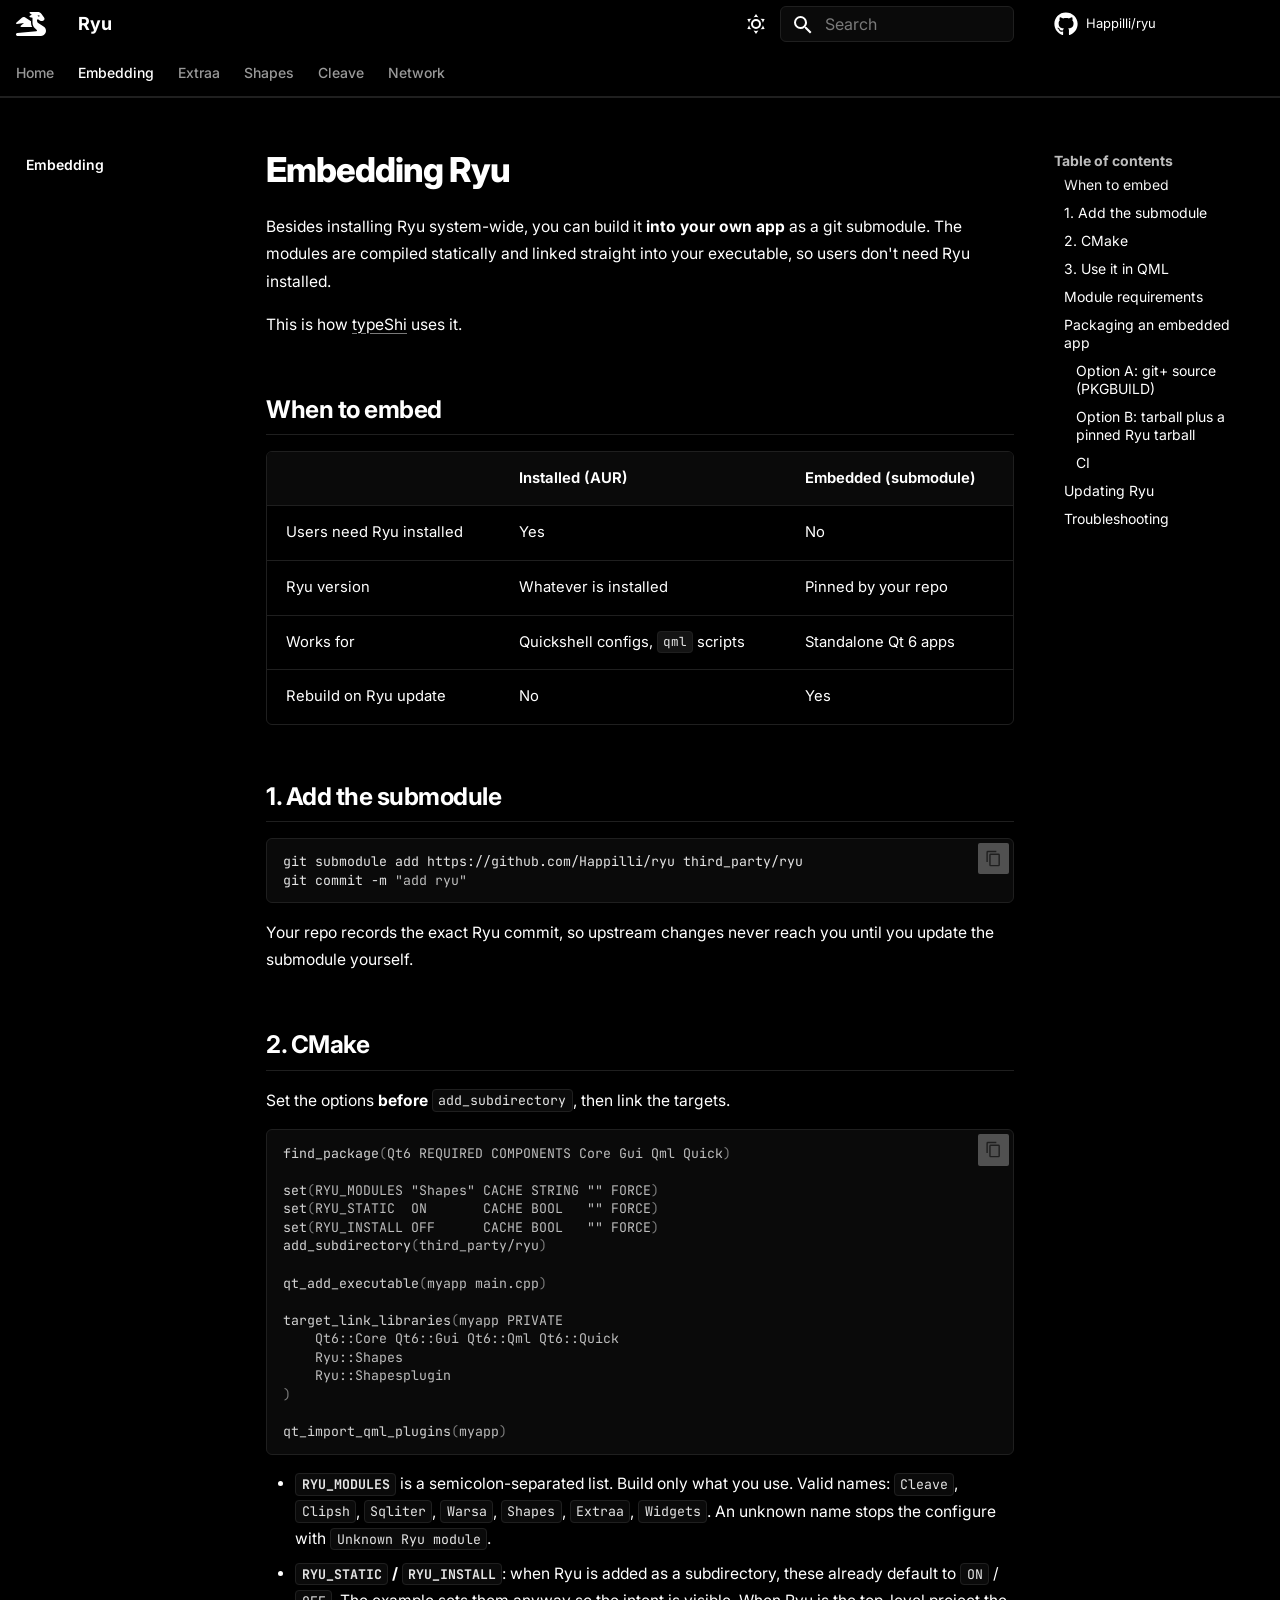
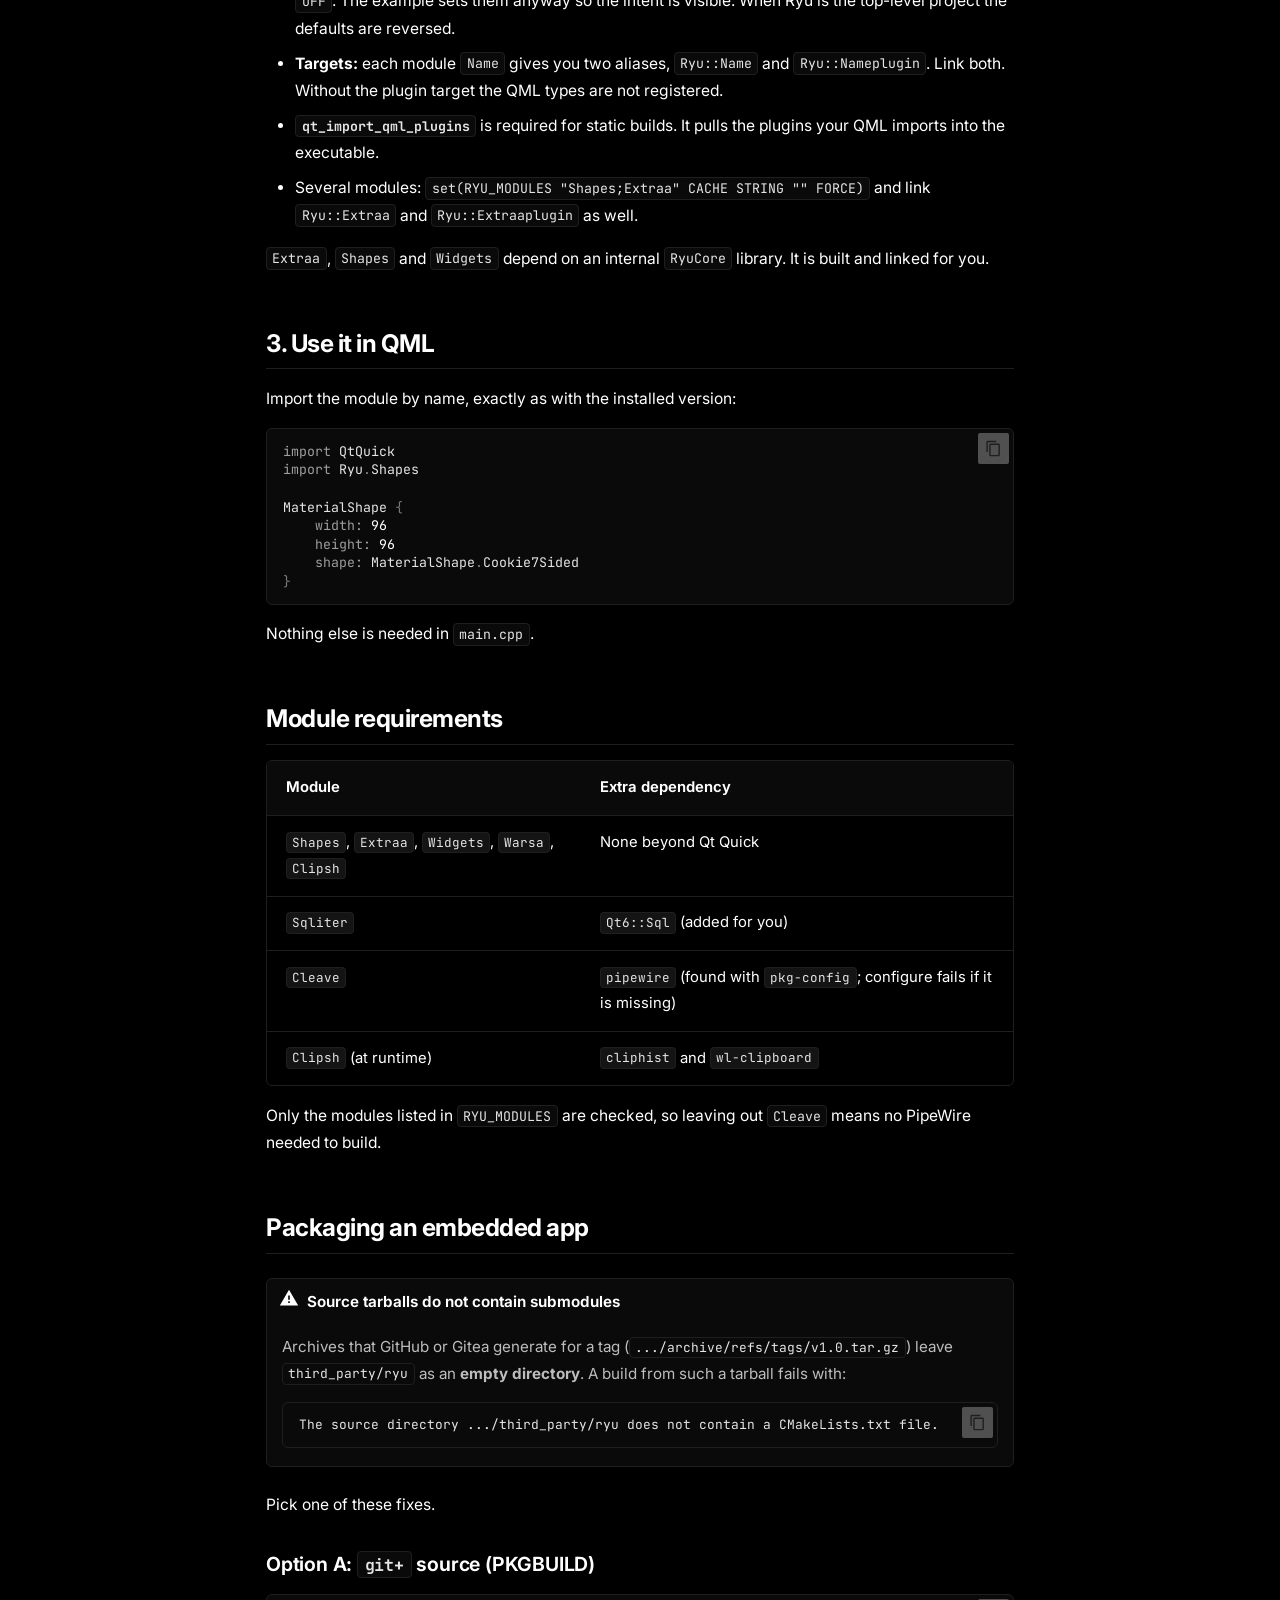
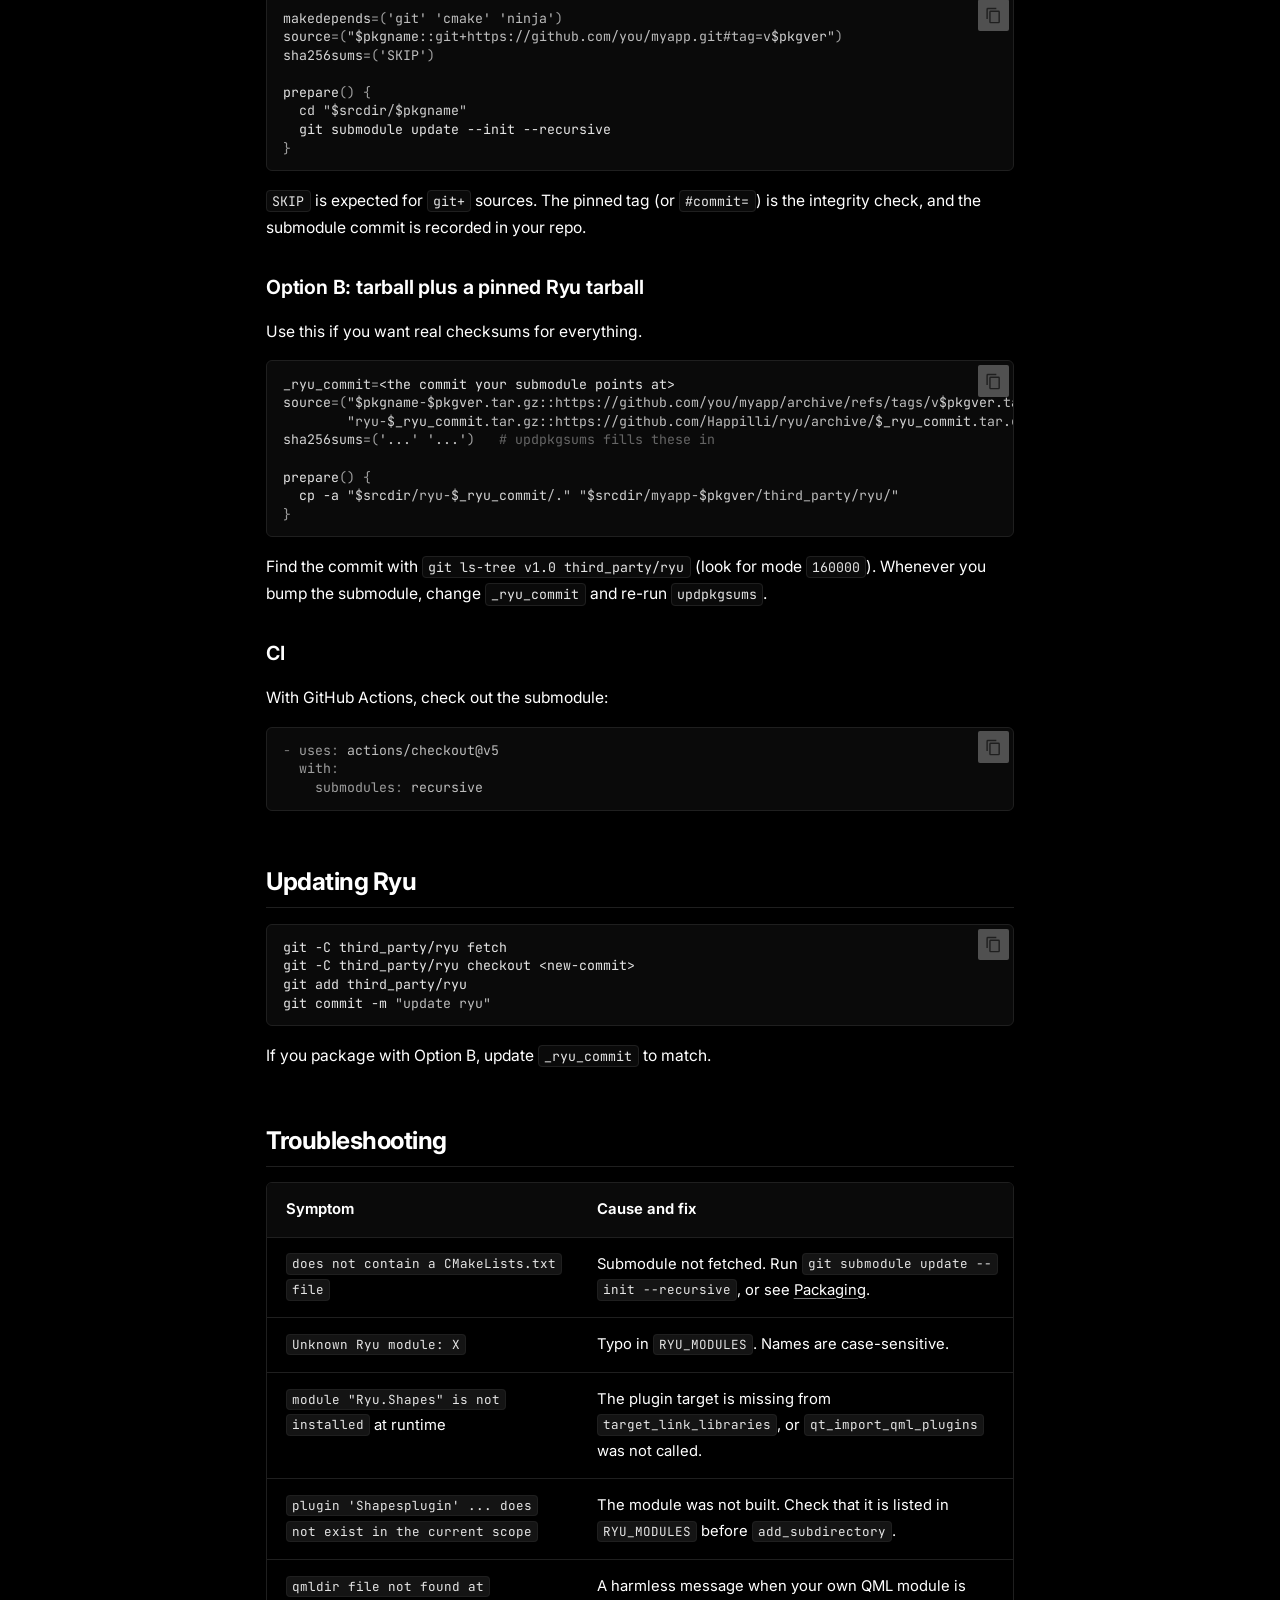
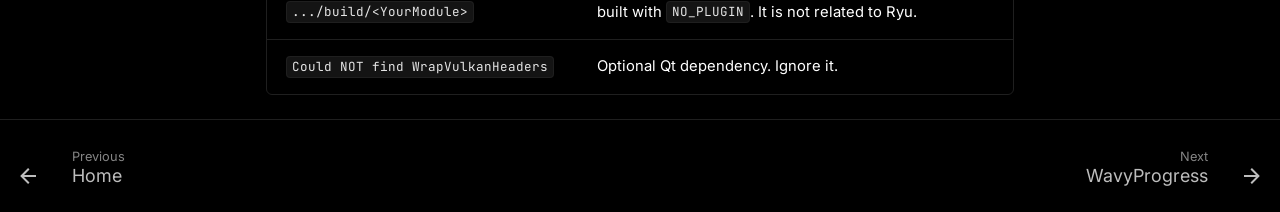
==== commit 97009215: "Deployed b544405 with MkDocs version: 1.6.1" ====
--- a/embedding/index.html
+++ b/embedding/index.html
@@ -23,7 +23,7 @@
       
       
       <link rel="icon" href="../dragon.svg">
-      <meta name="generator" content="mkdocs-1.6.1, mkdocs-material-9.8.0">
+      <meta name="generator" content="mkdocs-1.6.1, mkdocs-material-9.8.1">
     
     
       
@@ -317,6 +317,26 @@
   
 
       
+        
+  
+  
+  
+  
+    
+    
+      <li class="md-tabs__item">
+        <a href="../network/iwd/" class="md-tabs__link">
+          
+  
+  
+  Network
+
+        </a>
+      </li>
+    
+  
+
+      
     </ul>
   </div>
 </nav>
@@ -977,6 +997,93 @@
     
   
     Cleave
+  
+
+    
+  </span>
+  
+  
+
+      </a>
+    </li>
+  
+
+              
+            
+          </ul>
+        </nav>
+      
+    </li>
+  
+
+    
+      
+      
+  
+  
+  
+  
+    
+    
+    
+    
+      
+      
+        
+      
+    
+    
+    <li class="md-nav__item md-nav__item--nested">
+      
+        
+        
+        <input class="md-nav__toggle md-toggle " type="checkbox" id="__nav_6" >
+        
+          
+          <label class="md-nav__link" for="__nav_6" id="__nav_6_label" tabindex="0">
+            
+  
+  
+  <span class="md-ellipsis">
+    
+  
+    Network
+  
+
+    
+  </span>
+  
+  
+
+            <span class="md-nav__icon md-icon"></span>
+          </label>
+        
+        <nav class="md-nav" data-md-level="1" aria-labelledby="__nav_6_label" aria-expanded="false">
+          <label class="md-nav__title" for="__nav_6">
+            <span class="md-nav__icon md-icon"></span>
+            
+  
+    Network
+  
+
+          </label>
+          <ul class="md-nav__list" data-md-scrollfix>
+            
+              
+                
+  
+  
+  
+  
+    <li class="md-nav__item">
+      <a href="../network/iwd/" class="md-nav__link">
+        
+  
+  
+  <span class="md-ellipsis">
+    
+  
+    Iwd
   
 
     
@@ -1453,7 +1560,7 @@
       <script id="__config" type="application/json">{"annotate": null, "base": "..", "features": ["navigation.instant", "navigation.instant.progress", "navigation.tabs", "navigation.tabs.sticky", "navigation.sections", "navigation.top", "navigation.footer", "toc.follow", "search.suggest", "search.highlight", "content.code.copy", "content.tabs.link"], "search": "../assets/javascripts/workers/search.a7633da7.min.js", "tags": null, "translations": {"clipboard.copied": "Copied to clipboard", "clipboard.copy": "Copy to clipboard", "search.result.more.one": "1 more on this page", "search.result.more.other": "# more on this page", "search.result.none": "No matching documents", "search.result.one": "1 matching document", "search.result.other": "# matching documents", "search.result.placeholder": "Type to start searching", "search.result.term.missing": "Missing", "select.version": "Select version"}, "version": null}</script>
     
     
-      <script src="../assets/javascripts/bundle.c21346df.min.js"></script>
+      <script src="../assets/javascripts/bundle.a5f9d56c.min.js"></script>
       
     
   </body>
